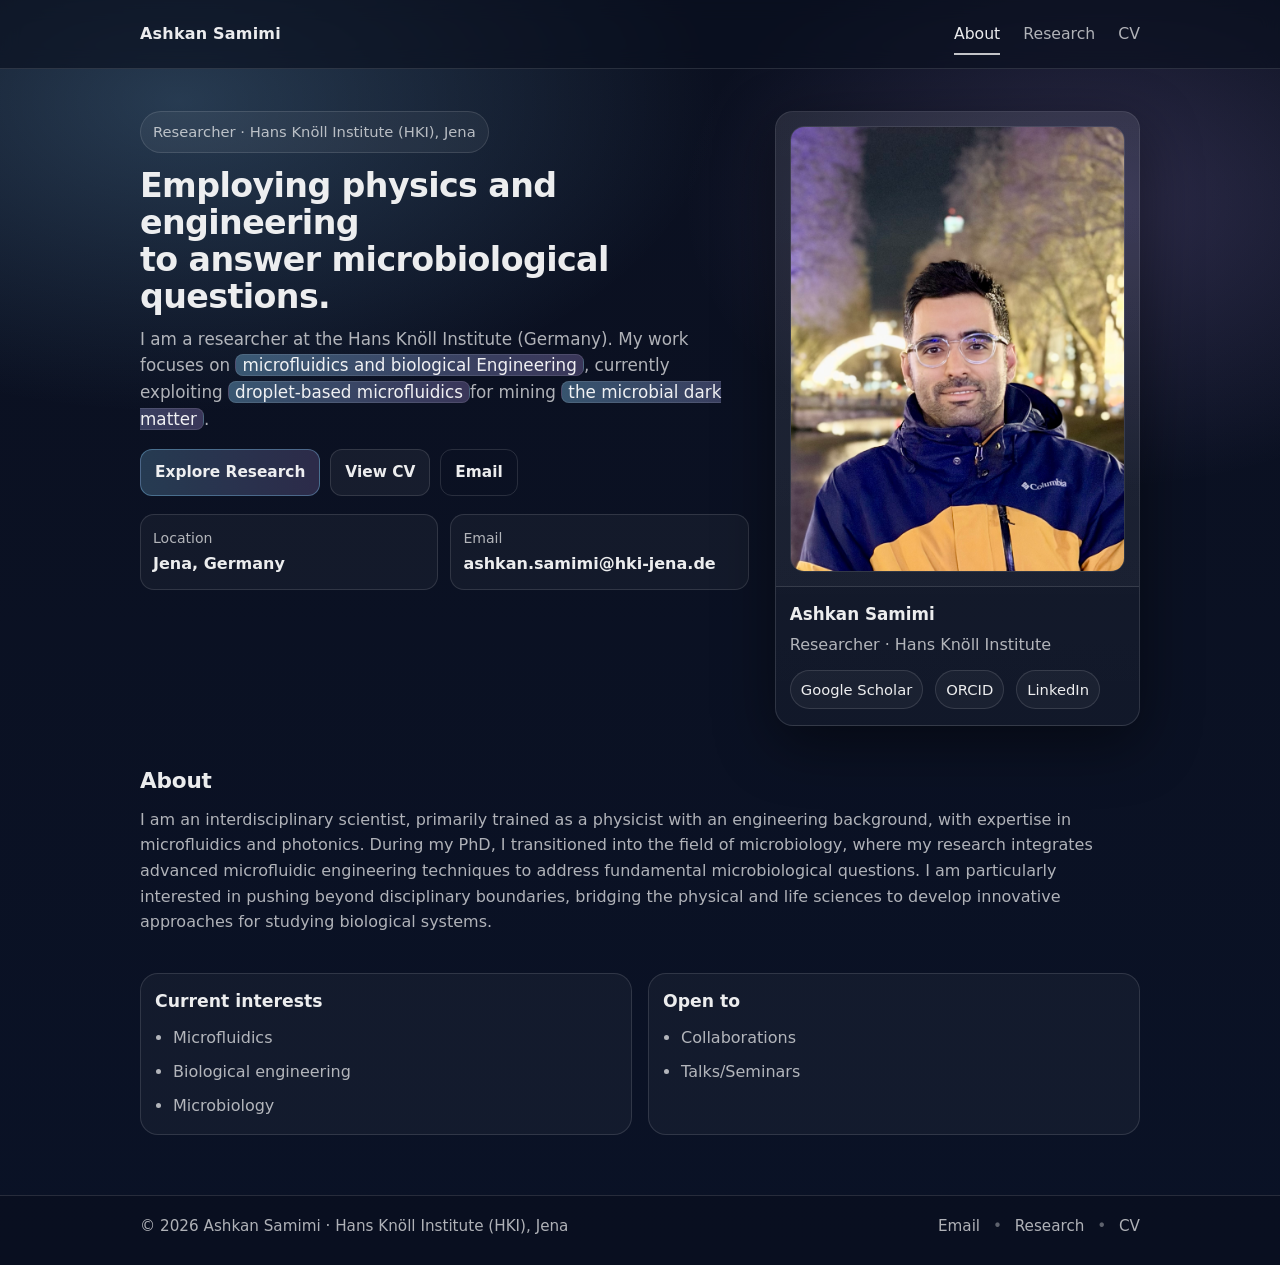
==== index.html @ 494c6d91 "Update index.html" ====
<!doctype html>
<html lang="en">
<head>
  <meta charset="utf-8" />
  <meta name="viewport" content="width=device-width, initial-scale=1" />
  <title>Ashkan Samimi</title>
  <meta name="description" content="Ashkan Samimi — researcher at Hans Knöll Institute (HKI), Jena." />

  <link rel="stylesheet" href="assets/styles.css" />
  <link rel="icon" href="assets/favicon.png" />
</head>

<body>
  <!-- Background image layer -->
<div
  class="bg-image"
  style="
    --bg-url: url('../assets/s19.tif');
    --bg-blur: 0px;
    --bg-opacity: 0.35;
  "
></div>
  <header class="site-header">
    <div class="container nav">
      <a class="brand" href="index.html">Ashkan Samimi</a>

      <nav class="nav-links" aria-label="Primary">
        <a class="active" href="index.html">About</a>
        <a href="research.html">Research</a>
        <a href="cv.html">CV</a>
      </nav>
    </div>
  </header>

  <main class="container">
    <section class="hero">
      <div class="hero-text">
        <div class="badge">Researcher · Hans Knöll Institute (HKI), Jena</div>

        <h1>
          Employing physics and engineering<br />
          to answer microbiological questions.
        </h1>

        <p class="lead">
          I am a researcher at the Hans Knöll Institute (Germany). My work focuses on
          <span class="accent">microfluidics and biological Engineering</span>, currently exploiting
          <span class="accent">droplet-based microfluidics</span>for mining 
          <span class="accent">the microbial dark matter</span>.
        </p>

        <div class="cta-row">
          <a class="btn primary" href="research.html">Explore Research</a>
          <a class="btn" href="cv.html">View CV</a>
          <a class="btn ghost" href="mailto:ashkan.samimi@hki-jena.de">Email</a>
        </div>

        <div class="meta">
          <div class="meta-item">
            <div class="meta-k">Location</div>
            <div class="meta-v">Jena, Germany</div>
          </div>
          <div class="meta-item">
            <div class="meta-k">Email</div>
            <div class="meta-v">
              <a href="mailto:ashkan.samimi@hki-jena.de">ashkan.samimi@hki-jena.de</a>
            </div>
          </div>
        </div>
      </div>

      <aside class="hero-card" aria-label="Profile photo">
        <div class="photo-wrap">
          <img src="IMG_0174.png" alt="Portrait of Ashkan Samimi" />
        </div>

        <div class="card-body">
          <div class="card-name">Ashkan Samimi</div>
          <div class="card-role">Researcher · Hans Knöll Institute</div>

          <div class="card-links">
            <!-- Replace # with your real links if you have them -->
            <a href="https://scholar.google.com/citations?user=MOuCEE4AAAAJ&hl=en" aria-label="Google Scholar">Google Scholar</a>
            <a href="https://orcid.org/0000-0002-9014-7465" aria-label="ORCID">ORCID</a>
            <a href="https://www.linkedin.com/in/ashkan-samimi-232302105/" aria-label="LinkedIn">LinkedIn</a>
          </div>
        </div>
      </aside>
    </section>

    <section class="section">
      <h2>About</h2>
      <p>
       I am an interdisciplinary scientist, primarily trained as a physicist with an engineering background, with expertise in microfluidics and photonics. During my PhD, I transitioned into the field of microbiology, where my research integrates advanced microfluidic engineering techniques to address fundamental microbiological questions. I am particularly interested in pushing beyond disciplinary boundaries, bridging the physical and life sciences to develop innovative approaches for studying biological systems.
      </p>
    </section>

    <section class="section grid2">
      <div class="panel">
        <h3>Current interests</h3>
        <ul>
          <li>Microfluidics</li>
          <li>Biological engineering</li>
          <li>Microbiology</li>
        </ul>
      </div>

      <div class="panel">
        <h3>Open to</h3>
        <ul>
          <li>Collaborations</li>
          <li>Talks/Seminars</li>
      
        </ul>
      </div>
    </section>
  </main>

  <footer class="site-footer">
    <div class="container footer-inner">
      <div class="fineprint">
        © <span id="y"></span> Ashkan Samimi · Hans Knöll Institute (HKI), Jena
      </div>
      <div class="fineprint">
        <a href="mailto:ashkan.samimi@hki-jena.de">Email</a>
        <span class="dot">•</span>
        <a href="research.html">Research</a>
        <span class="dot">•</span>
        <a href="cv.html">CV</a>
      </div>
    </div>
  </footer>

  <script>
    document.getElementById("y").textContent = new Date().getFullYear();
  </script>
</body>
</html>
---- assets/styles.css ----
:root{
  --bg: #0b1020;
  --bg2:#0a1226;
  --card: rgba(255,255,255,0.06);
  --card2: rgba(255,255,255,0.09);
  --text: rgba(255,255,255,0.92);
  --muted: rgba(255,255,255,0.68);
  --line: rgba(255,255,255,0.12);
  --accent: #8bd3ff;
  --accent2:#c7a6ff;
  --shadow: 0 18px 60px rgba(0,0,0,0.45);
  --max: 1040px;
}

*{ box-sizing:border-box; }
html,body{ margin:0; padding:0; }
body{
  color: var(--text);
  font-family: ui-sans-serif, system-ui, -apple-system, Segoe UI, Roboto, Helvetica, Arial;
  line-height: 1.6;
  background:
    radial-gradient(900px 520px at 14% 8%, rgba(139,211,255,0.22), transparent 60%),
    radial-gradient(760px 520px at 86% 16%, rgba(199,166,255,0.18), transparent 55%),
    linear-gradient(180deg, var(--bg), var(--bg2));
  min-height: 100vh;
}

a{ color: inherit; text-decoration: none; }
a:hover{ text-decoration: underline; }

.container{
  max-width: var(--max);
  margin: 0 auto;
  padding: 0 20px;
}

/* Header */
.site-header{
  position: sticky;
  top: 0;
  z-index: 10;
  background: rgba(10,16,32,0.65);
  backdrop-filter: blur(10px);
  border-bottom: 1px solid var(--line);
}
.nav{
  display:flex;
  align-items:center;
  justify-content:space-between;
  min-height: 68px;
}
.brand{
  font-weight: 650;
  letter-spacing: 0.2px;
}
.nav-links a{
  color: var(--muted);
  margin-left: 18px;
  padding: 10px 0;
  border-bottom: 2px solid transparent;
  font-size: 0.98rem;
}
.nav-links a:hover{ color: var(--text); }
.nav-links a.active{
  color: var(--text);
  border-bottom-color: rgba(255,255,255,0.75);
}

/* Hero */
.hero{
  display:grid;
  grid-template-columns: 1.25fr 0.75fr;
  gap: 26px;
  padding: 42px 0 20px;
  align-items:start;
}
.badge{
  display:inline-flex;
  align-items:center;
  gap: 10px;
  padding: 8px 12px;
  border: 1px solid var(--line);
  background: rgba(255,255,255,0.05);
  border-radius: 999px;
  color: var(--muted);
  font-size: 0.92rem;
  width: fit-content;
}
h1{
  margin: 14px 0 10px;
  font-size: clamp(2.05rem, 2.6vw, 2.75rem);
  line-height: 1.12;
  letter-spacing: -0.6px;
}
.lead{
  margin: 0 0 16px;
  font-size: 1.05rem;
  color: var(--muted);
}
.accent{
  color: var(--text);
  background: linear-gradient(90deg, rgba(139,211,255,0.35), rgba(199,166,255,0.25));
  padding: 0 6px;
  border-radius: 8px;
  border: 1px solid rgba(255,255,255,0.10);
}

/* Buttons */
.cta-row{ display:flex; flex-wrap:wrap; gap: 10px; margin: 14px 0 18px; }
.btn{
  display:inline-flex;
  align-items:center;
  justify-content:center;
  padding: 10px 14px;
  border-radius: 12px;
  border: 1px solid var(--line);
  background: rgba(255,255,255,0.05);
  color: var(--text);
  font-weight: 600;
  font-size: 0.96rem;
  text-decoration:none;
}
.btn:hover{
  text-decoration:none;
  border-color: rgba(255,255,255,0.22);
  background: rgba(255,255,255,0.08);
}
.btn.primary{
  border: 1px solid rgba(139,211,255,0.35);
  background: linear-gradient(90deg, rgba(139,211,255,0.22), rgba(199,166,255,0.18));
}
.btn.ghost{
  background: transparent;
}

/* Meta */
.meta{
  display:grid;
  grid-template-columns: 1fr 1fr;
  gap: 12px;
  margin-top: 10px;
}
.meta-item{
  border: 1px solid var(--line);
  background: rgba(255,255,255,0.04);
  border-radius: 14px;
  padding: 12px 12px;
}
.meta-k{ color: var(--muted); font-size: 0.88rem; margin-bottom: 2px; }
.meta-v{ font-weight: 600; }
.meta-v a{ color: var(--text); }

/* Card */
.hero-card{
  border: 1px solid var(--line);
  border-radius: 18px;
  background: linear-gradient(180deg, rgba(255,255,255,0.06), rgba(255,255,255,0.03));
  box-shadow: var(--shadow);
  overflow: hidden;
}
.photo-wrap{
  padding: 14px;
  border-bottom: 1px solid var(--line);
  background: rgba(255,255,255,0.03);
}
.photo-wrap img{
  width: 100%;
  height: auto;
  border-radius: 14px;
  display:block;
  border: 1px solid rgba(255,255,255,0.10);
}
.card-body{ padding: 14px 14px 16px; }
.card-name{ font-weight: 750; font-size: 1.05rem; }
.card-role{ color: var(--muted); margin-top: 4px; }
.card-links{
  display:flex;
  gap: 12px;
  margin-top: 12px;
  flex-wrap: wrap;
}
.card-links a{
  color: var(--text);
  padding: 7px 10px;
  border-radius: 999px;
  border: 1px solid var(--line);
  background: rgba(255,255,255,0.04);
  font-size: 0.92rem;
}
.card-links a:hover{
  text-decoration:none;
  background: rgba(255,255,255,0.08);
}

/* Sections */
.section{
  padding: 18px 0 8px;
}
.section h2{
  margin: 0 0 8px;
  font-size: 1.35rem;
  letter-spacing: -0.2px;
}
.section h3{
  margin: 0 0 10px;
  font-size: 1.08rem;
}
.section p{ margin: 0 0 12px; color: var(--muted); }

.grid2{
  display:grid;
  grid-template-columns: 1fr 1fr;
  gap: 16px;
  padding-bottom: 34px;
}
.panel{
  border: 1px solid var(--line);
  background: rgba(255,255,255,0.04);
  border-radius: 18px;
  padding: 14px 14px 8px;
}
.panel ul{
  margin: 0;
  padding-left: 18px;
  color: var(--muted);
}
.panel li{ margin: 0 0 8px; }

/* Footer */
.site-footer{
  border-top: 1px solid var(--line);
  margin-top: 26px;
  padding: 18px 0 26px;
  background: rgba(0,0,0,0.15);
}
.footer-inner{
  display:flex;
  align-items:center;
  justify-content:space-between;
  gap: 12px;
  flex-wrap: wrap;
}
.fineprint{ color: var(--muted); font-size: 0.95rem; }
.dot{ margin: 0 8px; color: rgba(255,255,255,0.35); }

@media (max-width: 860px){
  .hero{ grid-template-columns: 1fr; }
  .meta{ grid-template-columns: 1fr; }
  .grid2{ grid-template-columns: 1fr; }
}
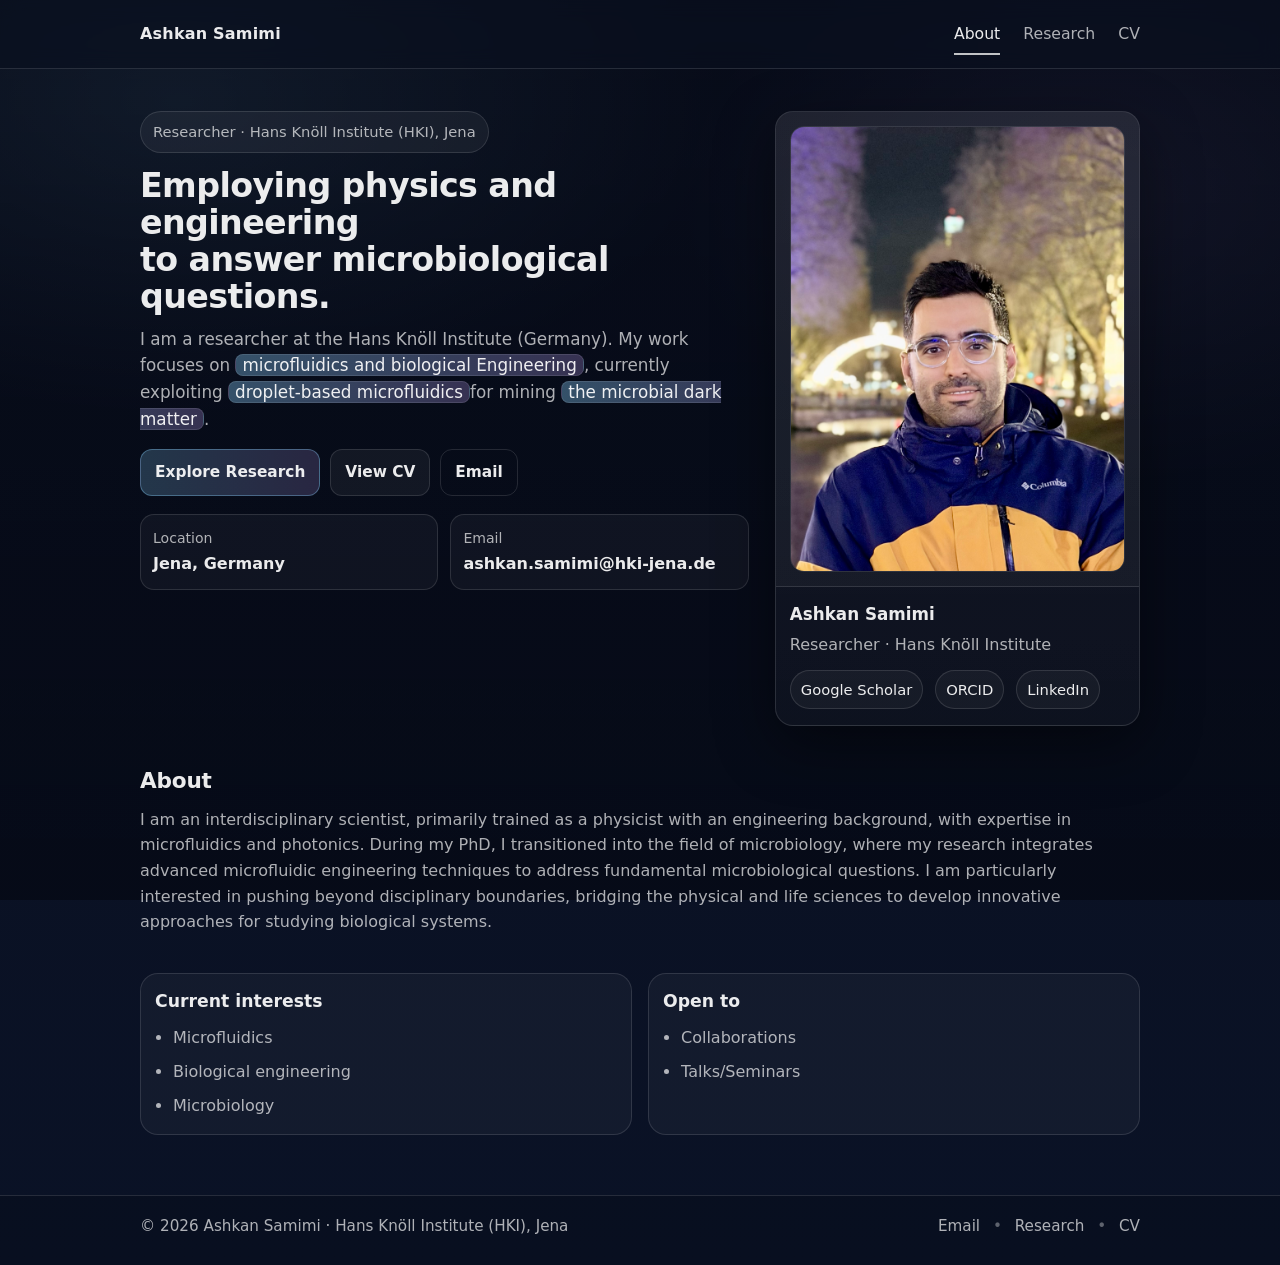
==== commit 0f425109: "Update index.html" ====
--- a/index.html
+++ b/index.html
@@ -17,7 +17,7 @@
   style="
     --bg-url: url('../assets/s19.tif');
     --bg-blur: 0px;
-    --bg-opacity: 0.35;
+    --bg-opacity: 0.2;
   "
 ></div>
   <header class="site-header">
--- a/assets/styles.css
+++ b/assets/styles.css
@@ -24,6 +24,34 @@
     linear-gradient(180deg, var(--bg), var(--bg2));
   min-height: 100vh;
 }
+body::before{
+  content:"";
+  position: fixed;
+  inset:0;
+  background: linear-gradient(
+    180deg,
+    rgba(6,10,22,0.65),
+    rgba(6,10,22,0.85)
+  );
+  z-index:-1;
+}
+/* Background image layer */
+.bg-image{
+  position: fixed;
+  inset: 0;
+  z-index: -1;
+
+  background-image: var(--bg-url);
+  background-size: cover;
+  background-position: center;
+  background-repeat: no-repeat;
+
+  filter: blur(var(--bg-blur));
+  opacity: var(--bg-opacity);
+
+  transform: scale(1.08); /* prevents edge clipping from blur */
+  pointer-events: none;
+}
 
 a{ color: inherit; text-decoration: none; }
 a:hover{ text-decoration: underline; }
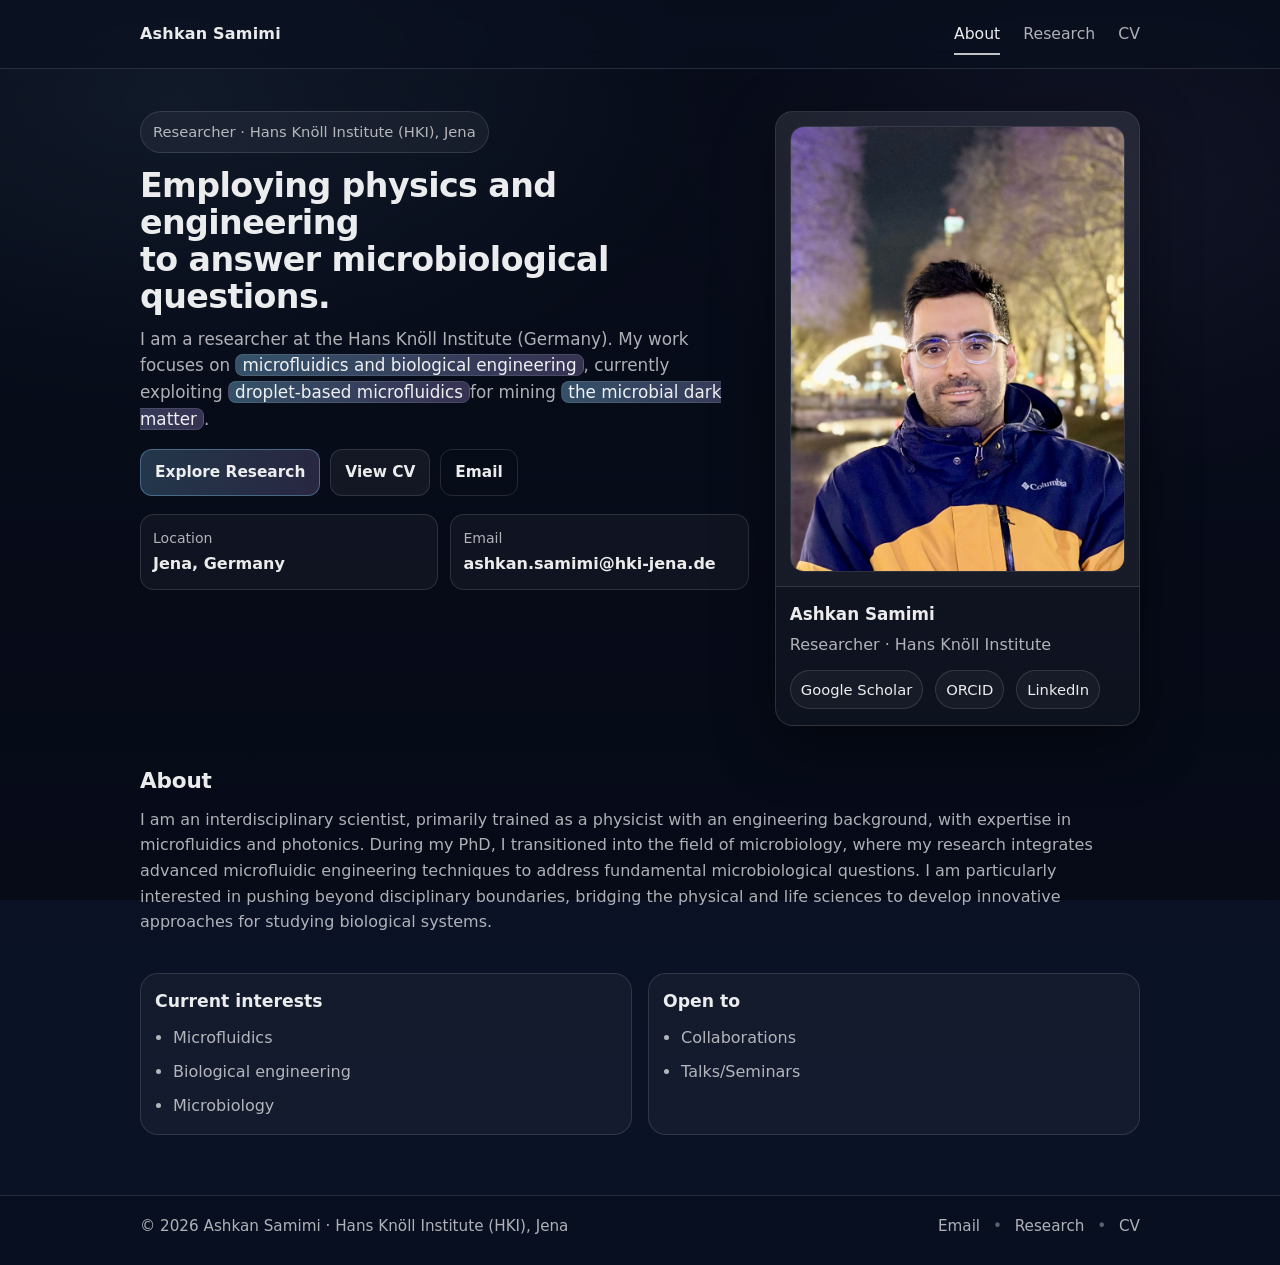
==== commit f411a49e: "Update index.html" ====
--- a/index.html
+++ b/index.html
@@ -44,7 +44,7 @@
 
         <p class="lead">
           I am a researcher at the Hans Knöll Institute (Germany). My work focuses on
-          <span class="accent">microfluidics and biological Engineering</span>, currently exploiting
+          <span class="accent">microfluidics and biological engineering</span>, currently exploiting
           <span class="accent">droplet-based microfluidics</span>for mining 
           <span class="accent">the microbial dark matter</span>.
         </p>
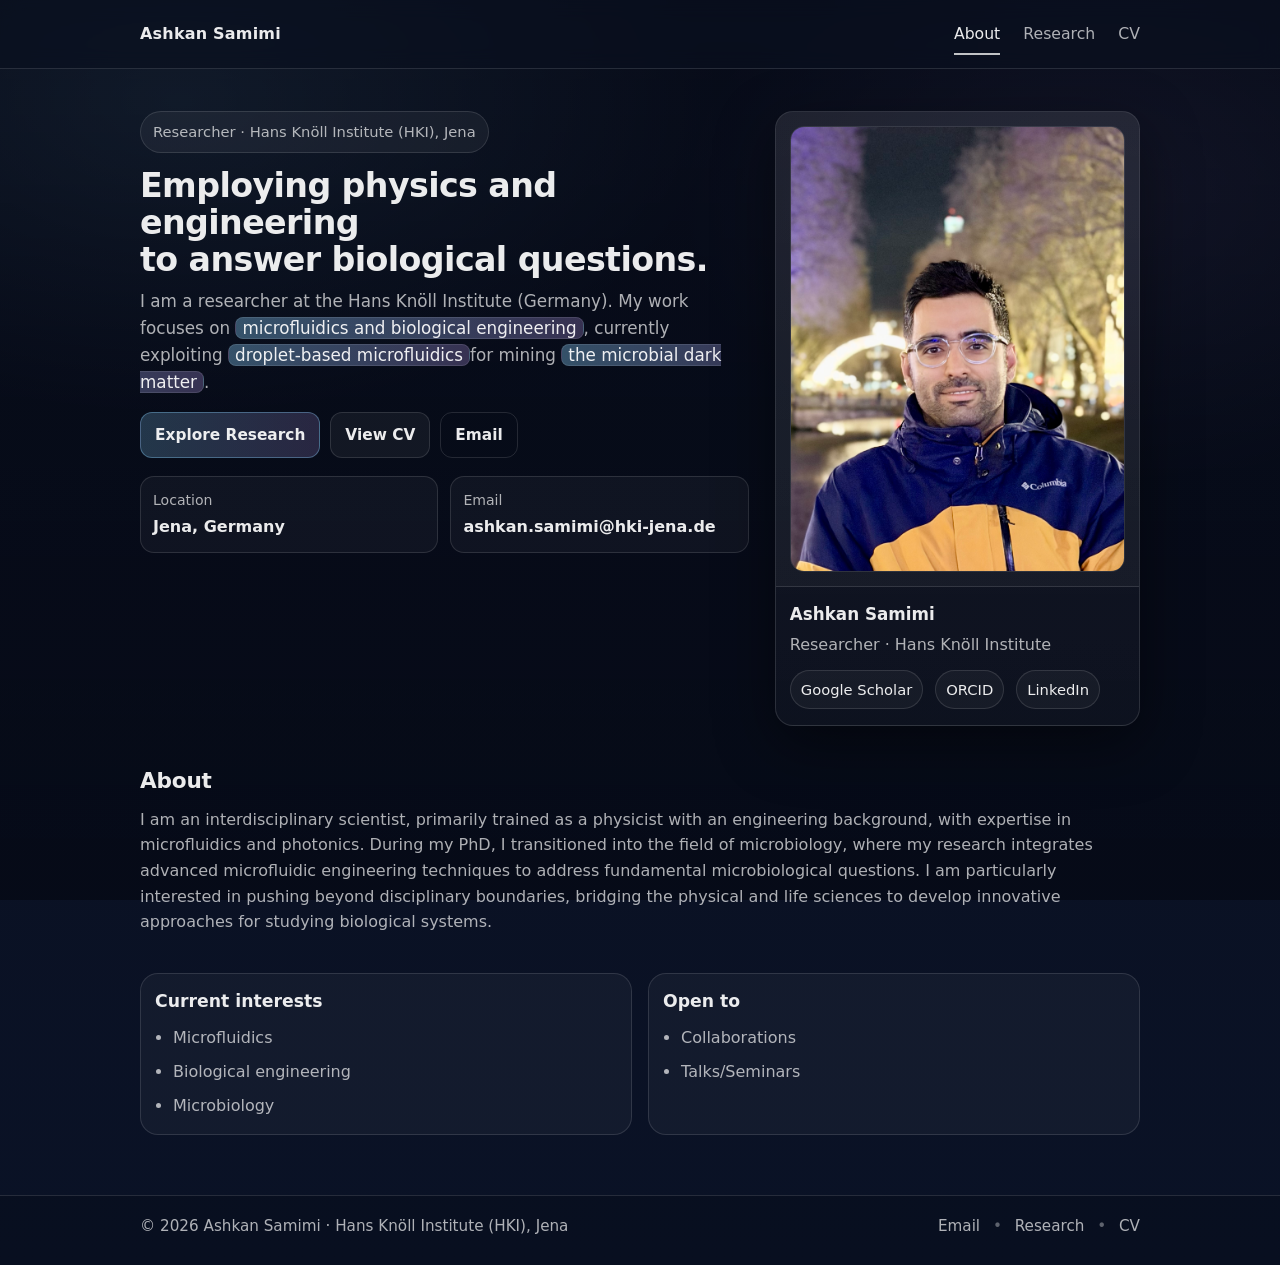
==== commit d8a286de: "Update index.html" ====
--- a/index.html
+++ b/index.html
@@ -39,7 +39,7 @@
 
         <h1>
           Employing physics and engineering<br />
-          to answer microbiological questions.
+          to answer biological questions.
         </h1>
 
         <p class="lead">
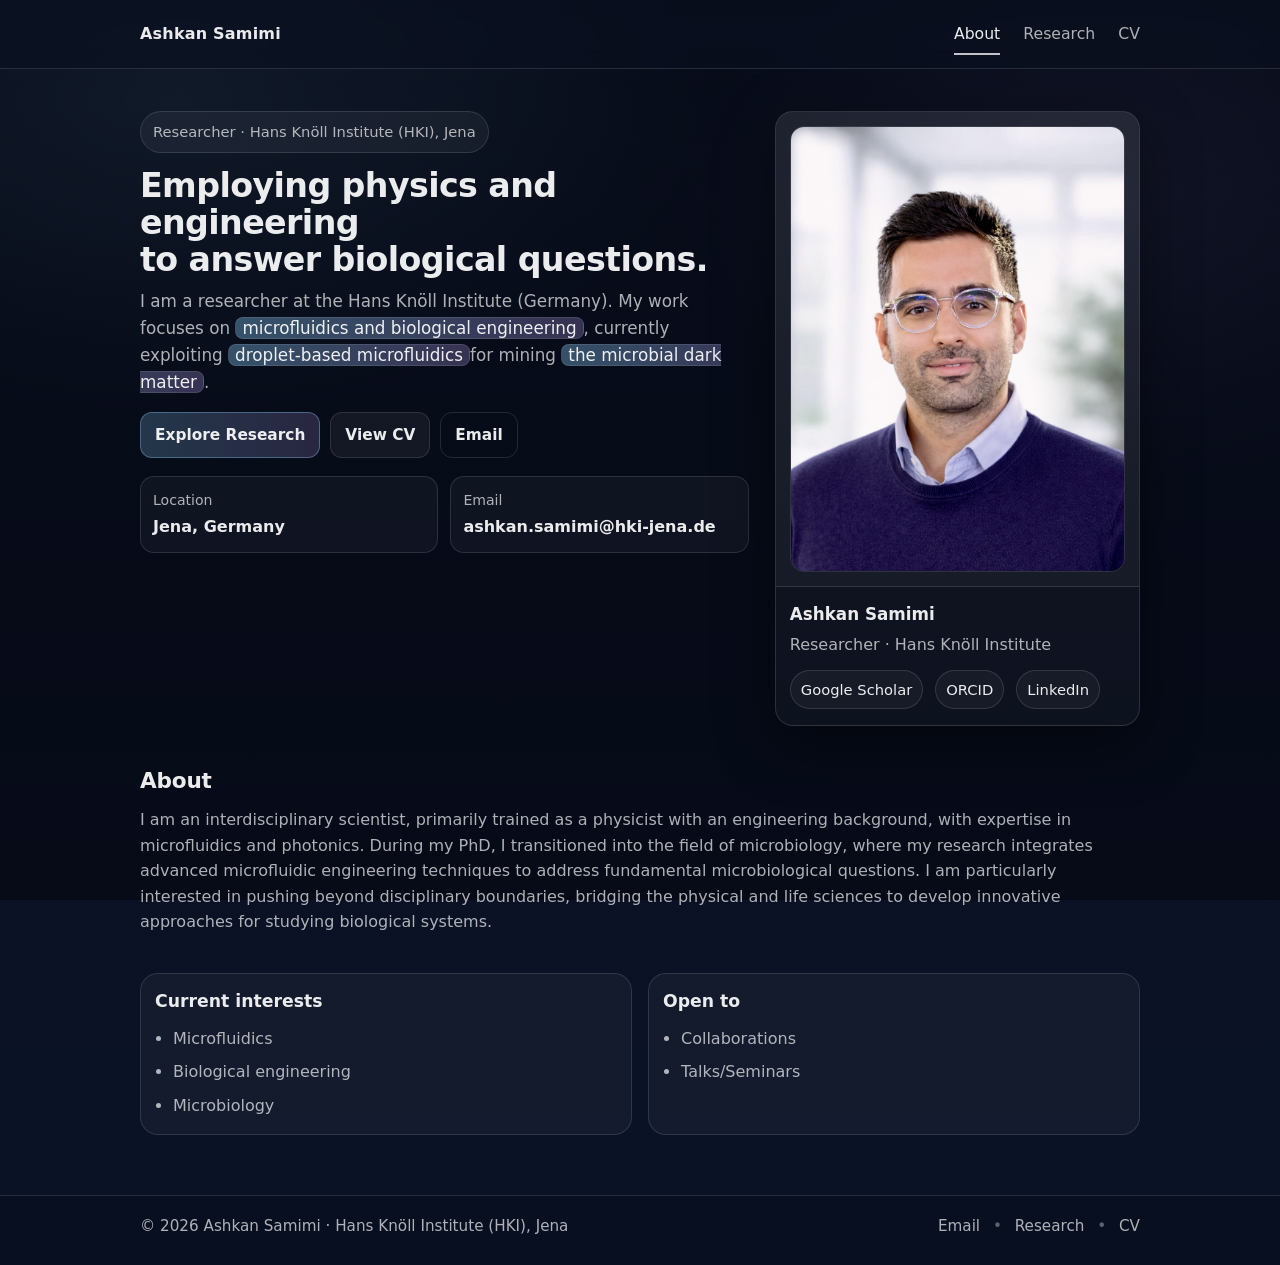
==== commit 45f933c7: "Update index.html" ====
--- a/index.html
+++ b/index.html
@@ -71,7 +71,7 @@
 
       <aside class="hero-card" aria-label="Profile photo">
         <div class="photo-wrap">
-          <img src="IMG_0174.png" alt="Portrait of Ashkan Samimi" />
+          <img src="IMG_0174 2.png" alt="Portrait of Ashkan Samimi" />
         </div>
 
         <div class="card-body">
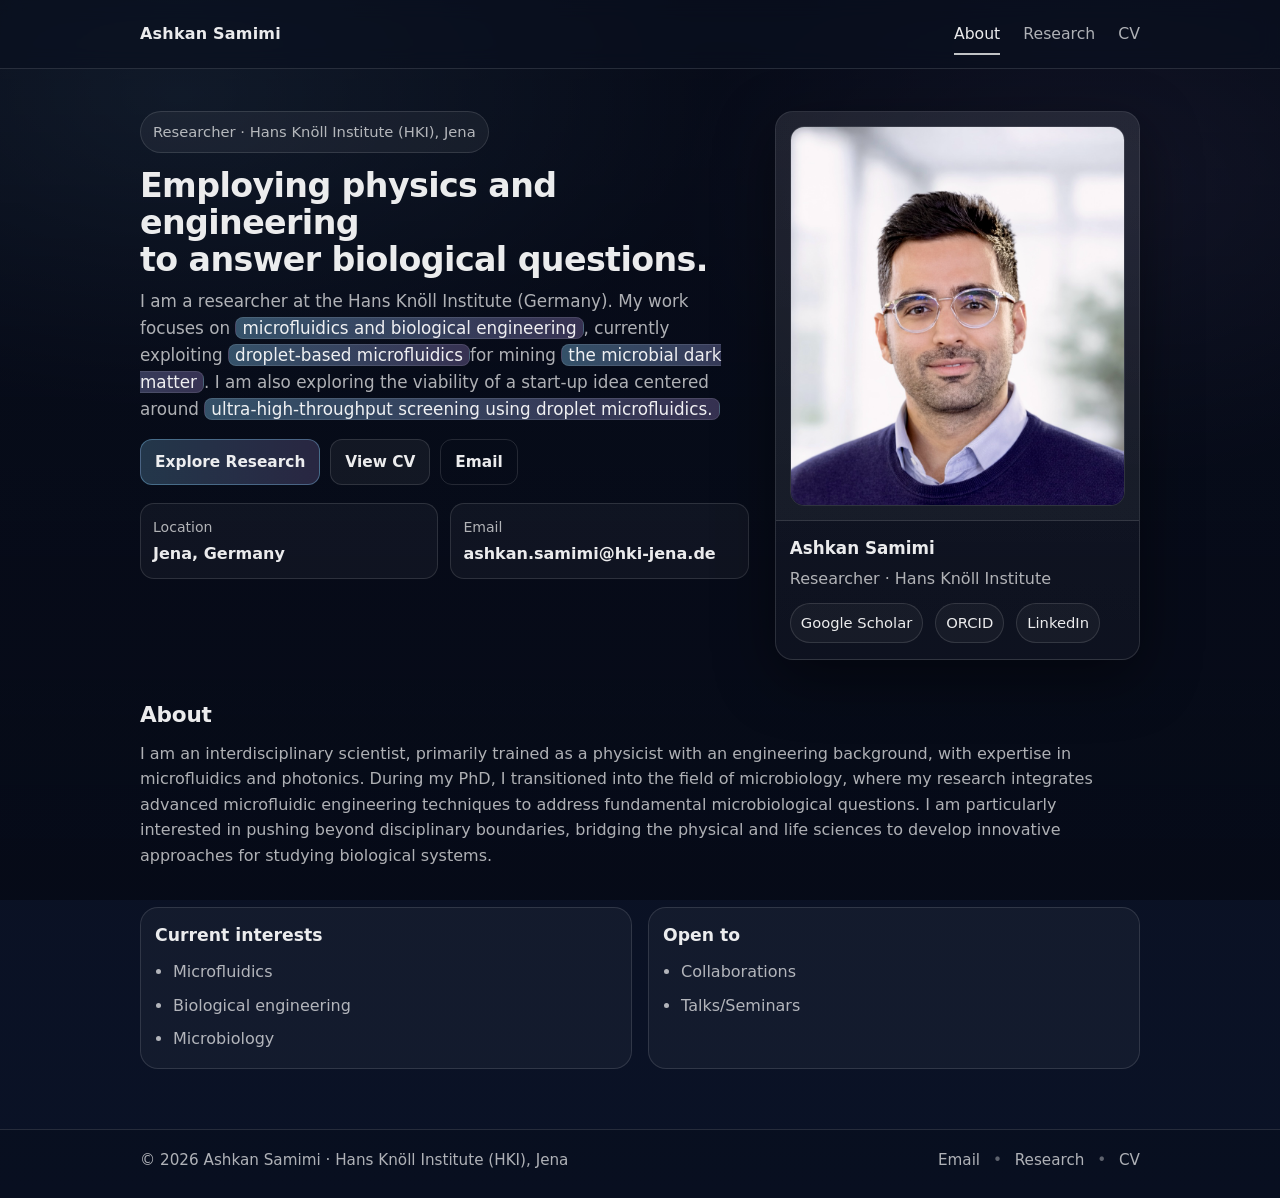
==== commit f9da892a: "Update index.html" ====
--- a/index.html
+++ b/index.html
@@ -46,7 +46,10 @@
           I am a researcher at the Hans Knöll Institute (Germany). My work focuses on
           <span class="accent">microfluidics and biological engineering</span>, currently exploiting
           <span class="accent">droplet-based microfluidics</span>for mining 
-          <span class="accent">the microbial dark matter</span>.
+          <span class="accent">the microbial dark matter</span>. 
+          I am also exploring the viability of a start-up idea centered around</span>
+          <span class="accent">ultra-high-throughput screening using droplet microfluidics.
+          
         </p>
 
         <div class="cta-row">
--- a/assets/styles.css
+++ b/assets/styles.css
@@ -193,11 +193,14 @@
 }
 .photo-wrap img{
   width: 100%;
-  height: auto;
+  height: 380px;           /* controls visible height */
+  object-fit: cover;       /* enables cropping */
+  object-position: center top; /* crops from the bottom */
   border-radius: 14px;
-  display:block;
+  display: block;
   border: 1px solid rgba(255,255,255,0.10);
 }
+
 .card-body{ padding: 14px 14px 16px; }
 .card-name{ font-weight: 750; font-size: 1.05rem; }
 .card-role{ color: var(--muted); margin-top: 4px; }
@@ -276,3 +279,20 @@
   .meta{ grid-template-columns: 1fr; }
   .grid2{ grid-template-columns: 1fr; }
 }
+/* Full-screen CV viewer */
+body.cv-page{
+  height: 100vh;
+  overflow: hidden; /* prevent double scrollbars */
+}
+
+.cv-viewer{
+  height: calc(100vh - 68px); /* subtract header height */
+  width: 100%;
+}
+
+.cv-iframe{
+  width: 100%;
+  height: 100%;
+  border: 0;
+  display: block;
+}
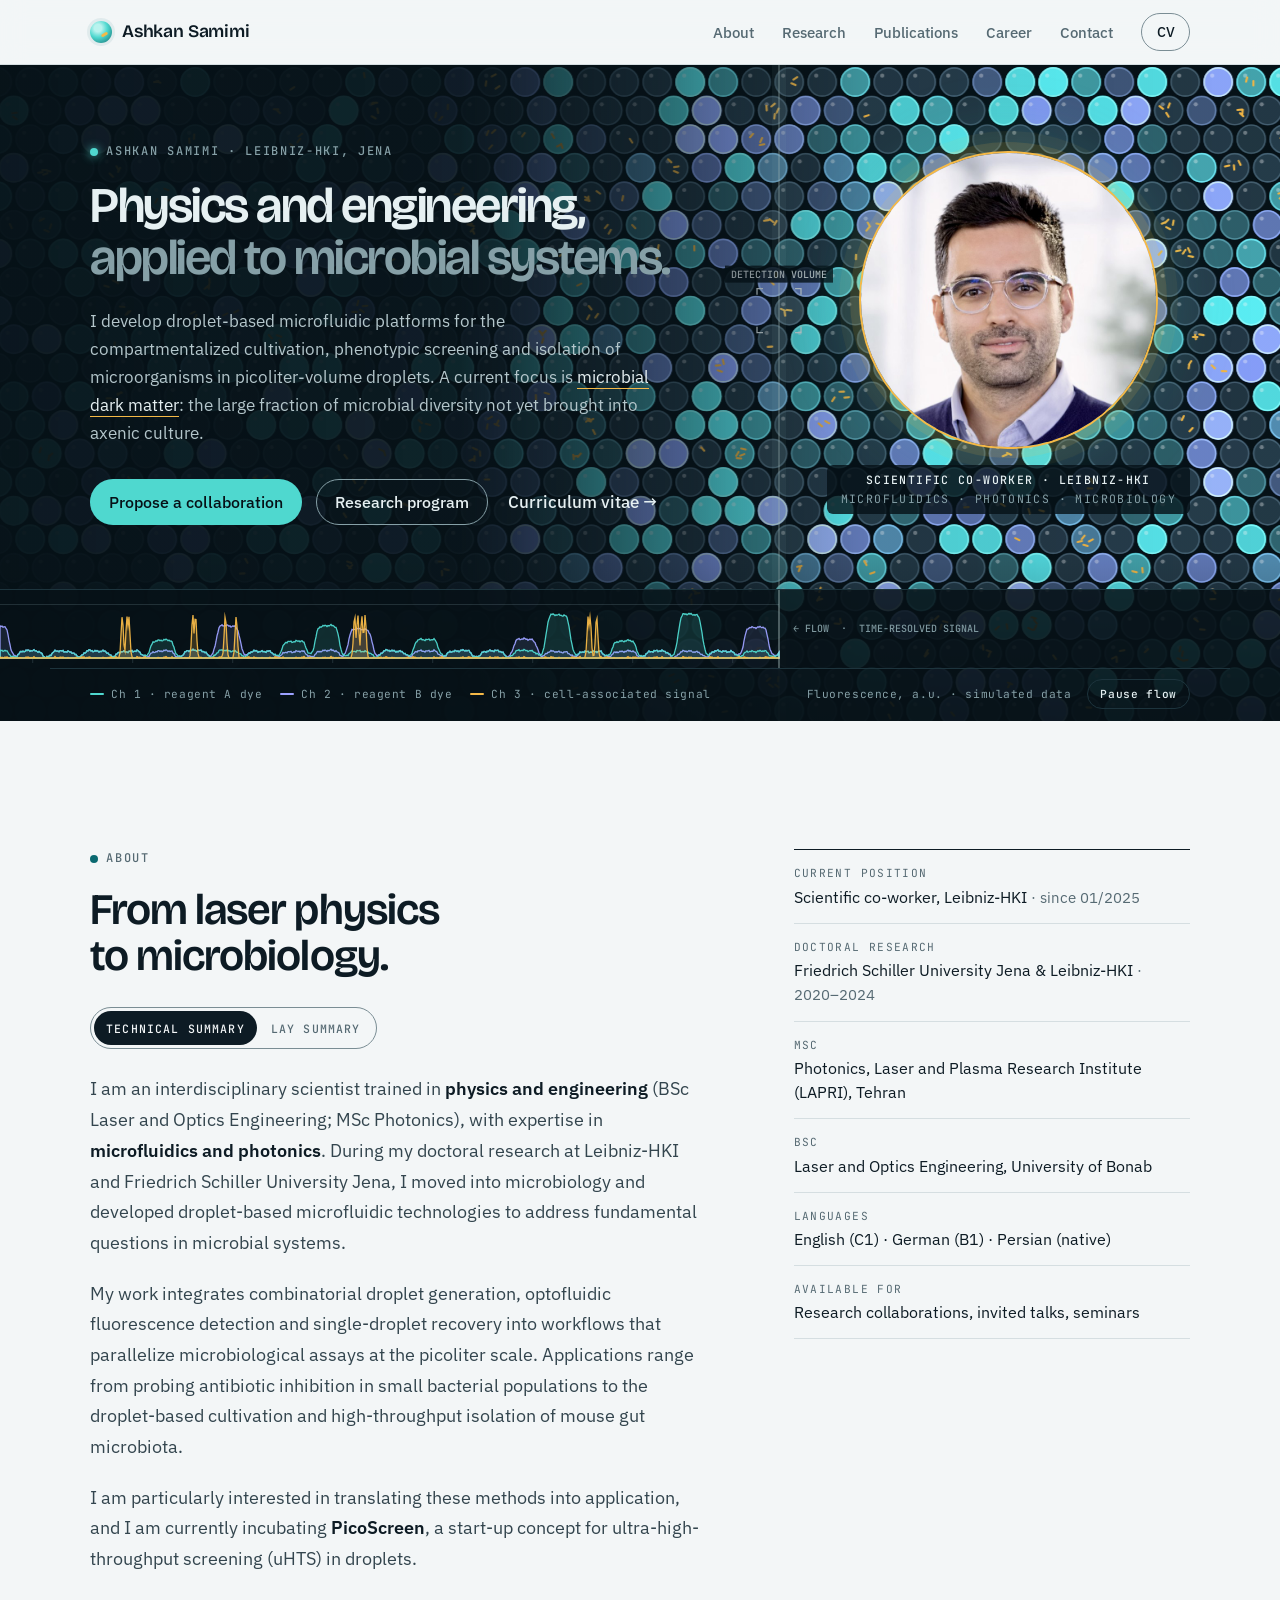
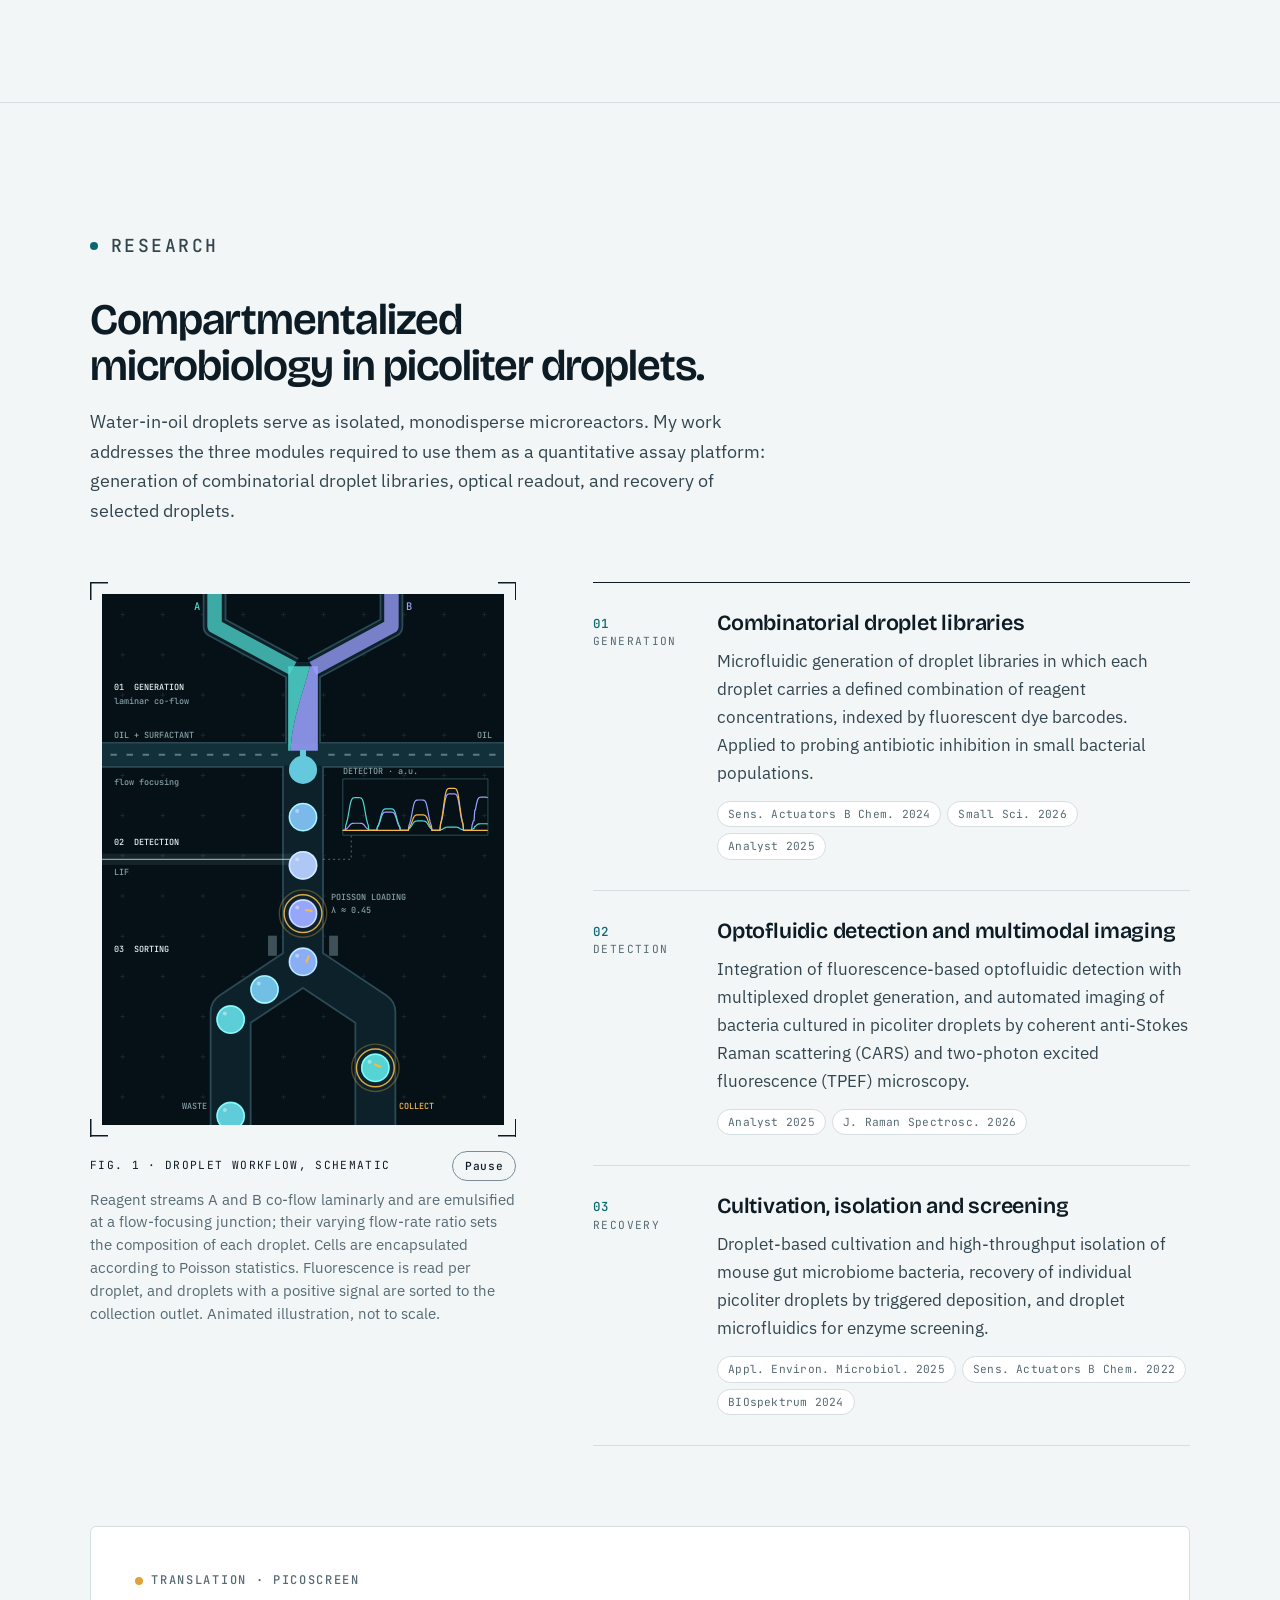
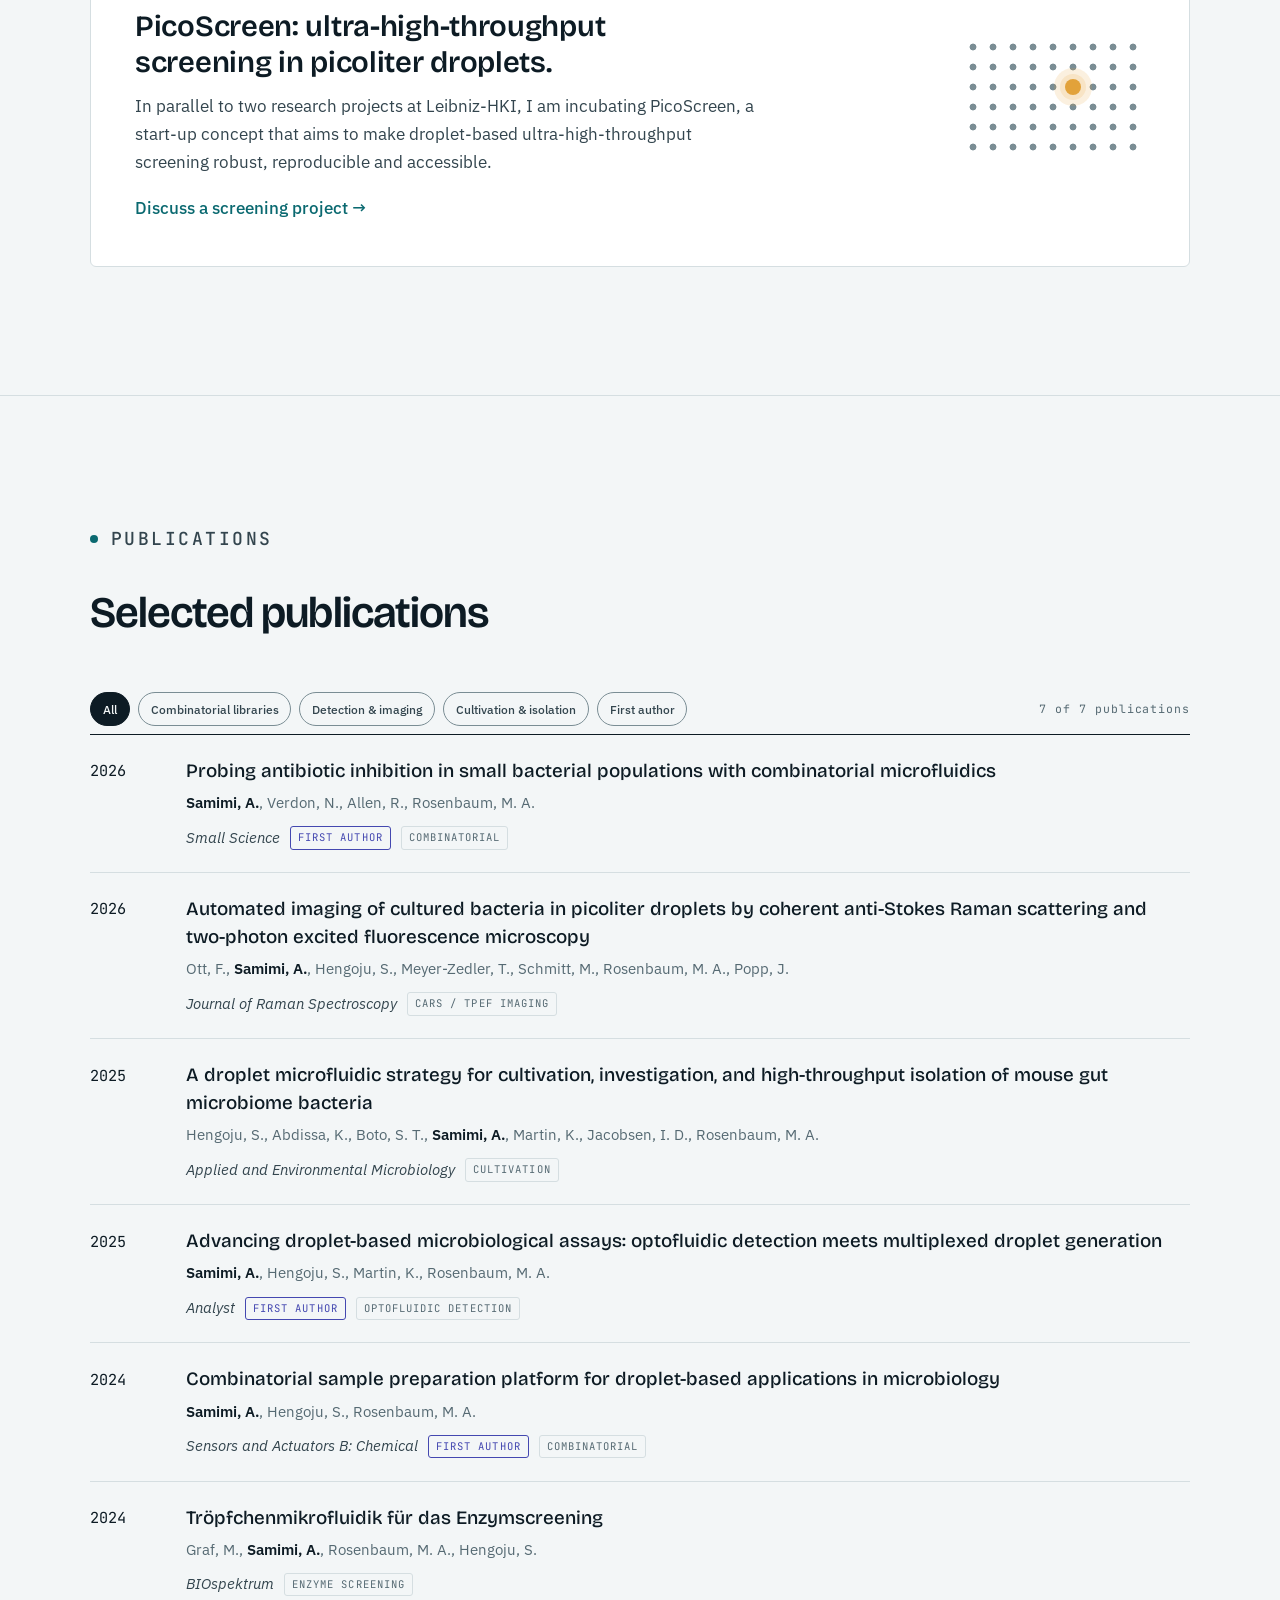
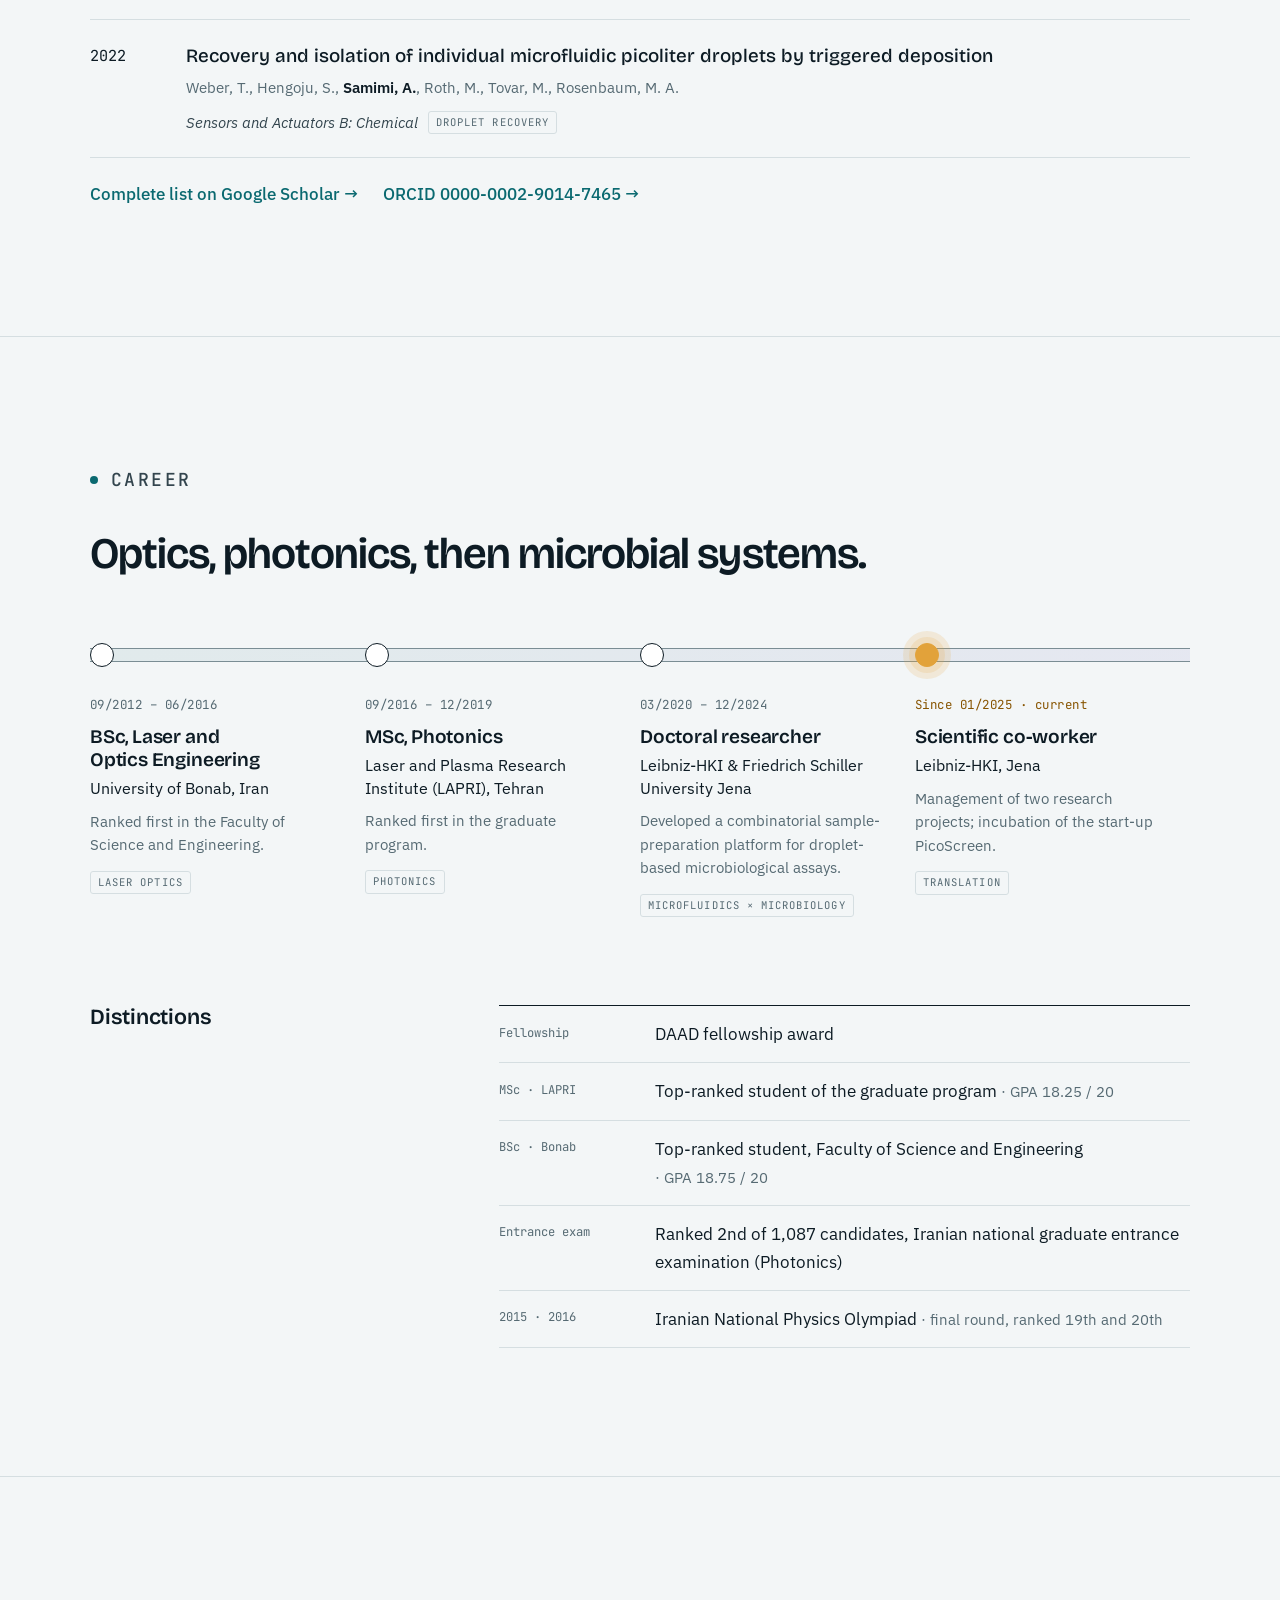
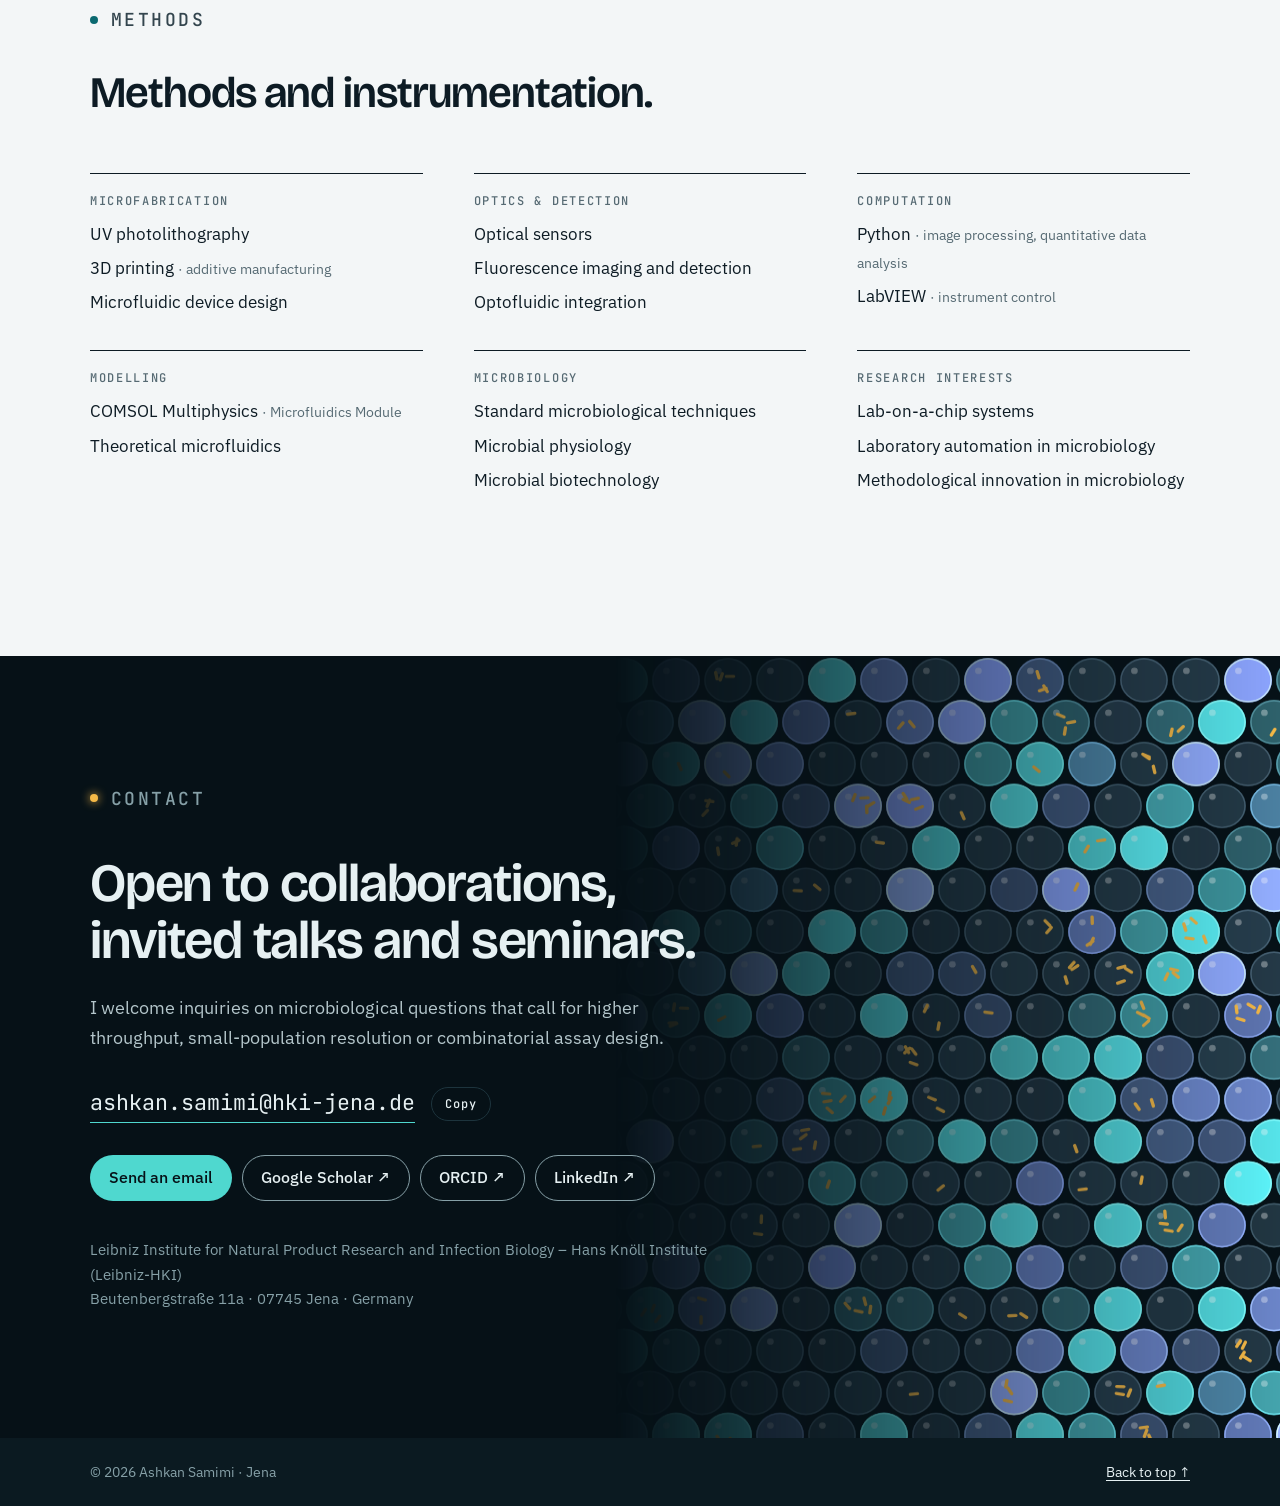
==== commit 1a4f59c8: "Add files via upload" ====
--- a/index.html
+++ b/index.html
@@ -1,141 +1,1252 @@
 <!doctype html>
 <html lang="en">
 <head>
-  <meta charset="utf-8" />
-  <meta name="viewport" content="width=device-width, initial-scale=1" />
-  <title>Ashkan Samimi</title>
-  <meta name="description" content="Ashkan Samimi — researcher at Hans Knöll Institute (HKI), Jena." />
-
-  <link rel="stylesheet" href="assets/styles.css" />
-  <link rel="icon" href="assets/favicon.png" />
+<meta charset="utf-8">
+<meta name="viewport" content="width=device-width, initial-scale=1, viewport-fit=cover">
+<title>Ashkan Samimi</title>
+<meta name="description" content="Ashkan Samimi, physicist and engineer at Leibniz-HKI, Jena. Droplet-based microfluidic platforms for the compartmentalized cultivation, screening and isolation of microorganisms.">
+<link rel="canonical" href="https://ashkansamimi.github.io/">
+<meta property="og:type" content="profile">
+<meta property="og:title" content="Ashkan Samimi · Droplet microfluidics for microbiology">
+<meta property="og:description" content="Physics and engineering, applied to microbial systems. Droplet microfluidics and optofluidic detection at Leibniz-HKI, Jena.">
+<meta property="og:url" content="https://ashkansamimi.github.io/">
+<meta property="og:image" content="https://ashkansamimi.github.io/assets/og-image.jpg">
+<meta name="twitter:card" content="summary_large_image">
+<meta name="theme-color" content="#061117">
+<link rel="icon" type="image/svg+xml" href="assets/favicon.svg">
+<link rel="preconnect" href="https://fonts.googleapis.com">
+<link rel="preconnect" href="https://fonts.gstatic.com" crossorigin>
+<link rel="stylesheet" href="https://fonts.googleapis.com/css2?family=Bricolage+Grotesque:opsz,wght@12..96,500..700&family=IBM+Plex+Sans:ital,wght@0,400;0,500;0,600;1,400&family=JetBrains+Mono:wght@400;500&display=swap">
+
+<!-- Structured data: links this page to your Scholar / ORCID / LinkedIn profiles for search engines -->
+<script type="application/ld+json">
+{
+  "@context": "https://schema.org",
+  "@type": "Person",
+  "name": "Ashkan Samimi",
+  "url": "https://ashkansamimi.github.io/",
+  "image": "https://ashkansamimi.github.io/assets/portrait.jpg",
+  "jobTitle": "Scientific co-worker",
+  "worksFor": { "@type": "ResearchOrganization", "name": "Leibniz Institute for Natural Product Research and Infection Biology – Hans Knöll Institute (Leibniz-HKI)" },
+  "alumniOf": [
+    { "@type": "CollegeOrUniversity", "name": "Friedrich Schiller University Jena" },
+    { "@type": "ResearchOrganization", "name": "Laser and Plasma Research Institute (LAPRI)" },
+    { "@type": "CollegeOrUniversity", "name": "University of Bonab" }
+  ],
+  "knowsAbout": ["Droplet microfluidics", "Optofluidics", "Photonics", "Microbiology", "Ultra-high-throughput screening"],
+  "sameAs": [
+    "https://scholar.google.com/citations?user=MOuCEE4AAAAJ&hl=en",
+    "https://orcid.org/0000-0002-9014-7465",
+    "https://www.linkedin.com/in/ashkan-samimi-232302105/"
+  ]
+}
+</script>
+
+<style>
+/* ==========================================================================
+   DESIGN PLAN
+   Layout: a cool "bench paper" page framed by two dark instrument bands
+   (hero + contact). All droplet imagery is generated: a motion-graphic
+   emulsion in the hero, an animated workflow schematic as Fig. 1.
+   Colour logic follows fluorescence channels: cyan = reagent A dye,
+   violet = reagent B dye, amber = cell signal / the "hit". Amber is the
+   only warm colour and is reserved for what matters.
+   ========================================================================== */
+:root{
+  /* Page (light) */
+  --paper:#F3F6F7;      /* cool lab paper */
+  --surface:#FFFFFF;
+  --ink:#0D1B24;        /* 16.1:1 on paper */
+  --body:#33454E;       /* 9.2:1 */
+  --muted:#566A73;      /* 5.2:1 */
+  --rule:#D5DEE1;       /* hairlines, decorative */
+  --field:#7A8D94;      /* control borders, 3.2:1 */
+  --teal:#0A6970;       /* links + primary action, 5.9:1 */
+  --on-teal:#FFFFFF;    /* 6.4:1 */
+  --iris:#4448B0;       /* secondary accent text, 6.9:1 */
+  --amber:#E2A23A;      /* the hit: fills only */
+  --amber-text:#875400; /* amber as text, 5.9:1 */
+  --tint-teal:rgb(10 105 112 / .08);
+  --tint-iris:rgb(68 72 176 / .08);
+  --tint-amber:rgb(226 162 58 / .16);
+  --header-bg:rgb(243 246 247 / .86);
+
+  /* Instrument bands (dark in both themes, by design) */
+  --night-rgb:6 17 23;
+  --night:#061117;
+  --night-2:#0B1A21;
+  --night-rule:#1D343D;
+  --on-night:#E6F0F2;        /* 16.5:1 */
+  --on-night-body:#B4C6CB;   /* 10.8:1 */
+  --on-night-muted:#86A0A7;  /* 6.9:1 */
+  --sig-cyan:#4FD8CF;        /* reagent A / channel 1 */
+  --sig-iris:#9CA1FF;        /* reagent B / channel 2 */
+  --sig-amber:#F5B947;       /* cells / hit / channel 3 */
+
+  /* Type */
+  --f-display:"Bricolage Grotesque", "Avenir Next", "Segoe UI", system-ui, sans-serif;
+  --f-body:"IBM Plex Sans", "Helvetica Neue", "Segoe UI", system-ui, sans-serif;
+  --f-mono:"JetBrains Mono", ui-monospace, "SFMono-Regular", Menlo, Consolas, monospace;
+
+  --max:1180px;
+  --gutter:clamp(16px, 4vw, 40px);
+  --radius:6px;
+}
+@media (prefers-color-scheme: dark){
+  :root:not([data-theme="light"]){
+    --paper:#0A161D; --surface:#10222B; --ink:#E7F0F2; --body:#BCCED3; --muted:#8AA2A9;
+    --rule:#1E3540; --field:#57737D; --teal:#56D2C8; --on-teal:#061117; --iris:#A3A7FF;
+    --amber:#F2B84B; --amber-text:#F2B84B;
+    --tint-teal:rgb(86 210 200 / .08); --tint-iris:rgb(163 167 255 / .08); --tint-amber:rgb(242 184 75 / .14);
+    --header-bg:rgb(10 22 29 / .86);
+    --night:#040C10; --night-rgb:4 12 16;
+    color-scheme:dark;
+  }
+}
+:root[data-theme="dark"]{
+  --paper:#0A161D; --surface:#10222B; --ink:#E7F0F2; --body:#BCCED3; --muted:#8AA2A9;
+  --rule:#1E3540; --field:#57737D; --teal:#56D2C8; --on-teal:#061117; --iris:#A3A7FF;
+  --amber:#F2B84B; --amber-text:#F2B84B;
+  --tint-teal:rgb(86 210 200 / .08); --tint-iris:rgb(163 167 255 / .08); --tint-amber:rgb(242 184 75 / .14);
+  --header-bg:rgb(10 22 29 / .86);
+  --night:#040C10; --night-rgb:4 12 16;
+  color-scheme:dark;
+}
+
+/* ---------- Base ---------- */
+*,*::before,*::after{ box-sizing:border-box; }
+[hidden]{ display:none !important; }
+html{ scroll-behavior:smooth; scroll-padding-top:84px; -webkit-text-size-adjust:100%; }
+@media (prefers-reduced-motion: reduce){ html{ scroll-behavior:auto; } }
+body{
+  margin:0; background:var(--paper); color:var(--body);
+  font-family:var(--f-body); font-size:1.0625rem; line-height:1.65;
+  -webkit-font-smoothing:antialiased; text-rendering:optimizeLegibility; overflow-x:hidden;
+}
+img{ max-width:100%; display:block; }
+a{ color:var(--teal); text-underline-offset:.18em; text-decoration-thickness:1px; }
+a:hover{ text-decoration-thickness:2px; }
+:focus-visible{ outline:2px solid var(--teal); outline-offset:3px; border-radius:3px; }
+h1,h2,h3{ font-family:var(--f-display); color:var(--ink); font-weight:600; text-wrap:balance; margin:0; }
+h2{ font-size:clamp(1.9rem, 3.4vw, 2.85rem); line-height:1.06; letter-spacing:-.022em; font-variation-settings:"opsz" 72; }
+h3{ font-size:1.35rem; line-height:1.2; letter-spacing:-.01em; font-variation-settings:"opsz" 24; }
+p{ margin:0; }
+abbr{ text-decoration:none; }
+.wrap{ max-width:var(--max); margin-inline:auto; padding-inline:var(--gutter); }
+.skip{ position:absolute; left:-999px; top:8px; z-index:100; background:var(--ink); color:var(--paper); padding:8px 12px; border-radius:4px; }
+.skip:focus{ left:12px; }
+
+/* Mono "instrument" labels */
+.eyebrow{
+  font-family:var(--f-mono); font-size:.75rem; font-weight:500; letter-spacing:.14em; text-transform:uppercase;
+  color:var(--muted); display:flex; align-items:center; gap:.7em; margin:0 0 18px;
+}
+.eyebrow::before{ content:""; width:8px; height:8px; border-radius:50%; background:var(--teal); flex:none; }
+.mono{ font-family:var(--f-mono); font-variant-numeric:tabular-nums; }
+
+
+/* ---------- Buttons ---------- */
+.btn{
+  display:inline-flex; align-items:center; gap:.5em; min-height:46px; padding:.7em 1.15em;
+  font:500 .975rem/1 var(--f-body); border-radius:999px; text-decoration:none; cursor:pointer;
+  border:1.5px solid transparent; transition:transform .15s ease, background-color .15s ease, border-color .15s ease;
+}
+.btn:hover{ transform:translateY(-1px); }
+.btn-primary{ background:var(--teal); color:var(--on-teal); }
+.btn-outline{ border-color:var(--field); color:var(--ink); background:transparent; }
+.btn-outline:hover{ border-color:var(--ink); }
+.link-arrow{ font-weight:500; text-decoration:none; color:var(--teal); }
+.link-arrow:hover{ text-decoration:underline; }
+.on-dark .btn-primary{ background:var(--sig-cyan); color:var(--night); }
+.on-dark .btn-outline{ border-color:var(--on-night-muted); color:var(--on-night); }
+.on-dark .btn-outline:hover{ border-color:var(--on-night); }
+.on-dark .link-arrow{ color:var(--on-night); }
+.on-dark :focus-visible{ outline-color:var(--sig-cyan); }
+@media (prefers-reduced-motion: reduce){ .btn{ transition:none; } .btn:hover{ transform:none; } }
+
+/* ---------- Header ---------- */
+.site-header{
+  position:sticky; top:env(safe-area-inset-top, 0px); z-index:50;
+  background:var(--header-bg); backdrop-filter:saturate(1.4) blur(12px); -webkit-backdrop-filter:saturate(1.4) blur(12px);
+  border-bottom:1px solid var(--rule);
+}
+.nav{ display:flex; align-items:center; justify-content:space-between; gap:16px; min-height:64px; }
+.brand{ display:flex; align-items:center; gap:10px; color:var(--ink); text-decoration:none; font-family:var(--f-display); font-weight:600; font-size:1.1rem; letter-spacing:-.01em; }
+.brand-mark{ position:relative; width:22px; height:22px; border-radius:50%; flex:none; background:radial-gradient(circle at 36% 32%, #B9F3EE 0 18%, #4FD8CF 46%, #0E6B6E 100%); box-shadow:0 0 0 3px var(--tint-teal); }
+.brand-mark::after{ content:""; position:absolute; left:11px; top:12px; width:7px; height:3px; border-radius:2px; background:var(--sig-amber); transform:rotate(-30deg); }
+.nav-links{ display:flex; align-items:center; gap:clamp(14px, 2.4vw, 28px); list-style:none; margin:0; padding:0; }
+.nav-links a{ color:var(--muted); text-decoration:none; font-size:.95rem; font-weight:500; padding:6px 0; border-bottom:1.5px solid transparent; }
+.nav-links a:hover, .nav-links a[aria-current="true"]{ color:var(--ink); border-bottom-color:var(--ink); }
+.nav-links .btn{ min-height:38px; padding:.5em 1em; font-size:.9rem; color:var(--ink); border:1.5px solid var(--field); }
+.nav-links .btn:hover{ border-color:var(--ink); }
+.menu-btn{ display:none; }
+@media (max-width: 760px){
+  .menu-btn{ display:inline-flex; align-items:center; min-height:40px; padding:0 14px; border-radius:999px; border:1.5px solid var(--field); background:transparent; color:var(--ink); font:500 .9rem var(--f-body); cursor:pointer; }
+  .nav-links{ position:absolute; left:0; right:0; top:100%; flex-direction:column; align-items:stretch; gap:0; background:var(--paper); border-bottom:1px solid var(--rule); padding:8px var(--gutter) 18px; }
+  .nav-links[data-open="false"]{ display:none; }
+  .nav-links a{ display:block; padding:14px 0; border-bottom:1px solid var(--rule); font-size:1.05rem; }
+  .nav-links a:hover, .nav-links a[aria-current="true"]{ border-bottom-color:var(--rule); }
+  .nav-links li:last-child{ padding-top:14px; }
+  .nav-links .btn{ display:flex; justify-content:center; width:100%; }
+}
+
+/* ==========================================================================
+   HERO: generated emulsion + detection line + readout
+   ========================================================================== */
+.hero{ position:relative; isolation:isolate; overflow:hidden; background:var(--night); color:var(--on-night); }
+.hero-canvas{ position:absolute; inset:0; width:100%; height:100%; z-index:-2; display:block; }
+.hero-scrim{
+  position:absolute; inset:0; z-index:-1; pointer-events:none;
+  background:
+    linear-gradient(90deg, rgb(var(--night-rgb) / .95) 0%, rgb(var(--night-rgb) / .9) 36%, rgb(var(--night-rgb) / .5) 53%, rgb(var(--night-rgb) / .1) 68%, rgb(var(--night-rgb) / .02) 100%),
+    linear-gradient(0deg, rgb(var(--night-rgb) / .55), transparent 26%);
+}
+.hero-inner{ display:grid; grid-template-columns:minmax(0, 1.2fr) minmax(0, .8fr); gap:clamp(40px, 7vw, 120px); align-items:center; padding-block:clamp(48px, 6vw, 88px) clamp(40px, 5vw, 64px); }
+.hero-text{ min-width:0; max-width:680px; }
+.hero .eyebrow{ color:var(--on-night-muted); }
+.hero .eyebrow::before{ background:var(--sig-cyan); box-shadow:0 0 10px var(--sig-cyan); }
+.hero h1{ color:var(--on-night); font-size:clamp(2.2rem, 3.9vw, 3.5rem); line-height:1.04; letter-spacing:-.03em; font-variation-settings:"opsz" 96; }
+.hero h1 .h1-sub{ display:block; color:var(--on-night-muted); }
+.hero-lead{ margin-top:24px; font-size:clamp(1.03rem, 1.35vw, 1.15rem); line-height:1.62; color:var(--on-night-body); max-width:56ch; }
+.hero-lead em{ font-style:normal; color:var(--on-night); border-bottom:1px solid var(--sig-amber); }
+.cta-row{ display:flex; flex-wrap:wrap; align-items:center; gap:12px 14px; margin-top:32px; }
+.cta-row .link-arrow{ margin-left:6px; }
+
+.hero-portrait{ margin:0; justify-self:end; display:grid; justify-items:center; gap:18px; }
+.droplet-frame{
+  width:clamp(220px, 23vw, 320px); max-width:100%; aspect-ratio:1; border-radius:50%; overflow:hidden;
+  box-shadow:0 0 0 2px var(--sig-amber), 0 0 0 11px rgb(245 185 71 / .12), 0 0 0 22px rgb(245 185 71 / .05), 0 0 70px 14px rgb(79 216 207 / .18);
+}
+.droplet-frame img{ width:100%; height:100%; max-width:none; object-fit:cover; object-position:50% 40%; }
+.hero-portrait figcaption{ background:rgb(var(--night-rgb) / .8); padding:6px 14px; border-radius:6px; text-align:center; font-family:var(--f-mono); font-size:.72rem; letter-spacing:.12em; text-transform:uppercase; color:var(--on-night-muted); line-height:1.6; }
+.hero-portrait figcaption b{ color:var(--on-night); font-weight:500; }
+
+.trace-strip{ position:relative; border-top:1px solid var(--night-rule); background:rgb(var(--night-rgb) / .86); }
+.trace-canvas{ display:block; width:100%; height:78px; }
+.trace-meta{ display:flex; flex-wrap:wrap; align-items:center; justify-content:space-between; gap:8px 24px; padding-block:10px 12px; border-top:1px solid var(--night-rule); font-family:var(--f-mono); font-size:.7rem; letter-spacing:.05em; color:var(--on-night-muted); }
+.legend{ display:flex; flex-wrap:wrap; gap:6px 18px; list-style:none; margin:0; padding:0; }
+.legend li{ display:flex; align-items:center; gap:7px; }
+.legend i{ width:14px; height:2px; border-radius:2px; display:inline-block; }
+.trace-note{ display:flex; align-items:center; gap:16px; flex-wrap:wrap; }
+.flow-btn{ font:500 .7rem var(--f-mono); letter-spacing:.06em; color:var(--on-night); background:transparent; border:1px solid var(--night-rule); border-radius:999px; padding:6px 12px; cursor:pointer; min-height:30px; }
+.flow-btn:hover{ border-color:var(--on-night-muted); }
+
+@media (max-width: 900px){
+  .hero-inner{ grid-template-columns:minmax(0,1fr); gap:28px; padding-block:36px 40px; padding-right:max(var(--gutter), 52px); }
+  .hero-portrait{ order:-1; justify-self:start; grid-template-columns:auto minmax(0,1fr); align-items:center; justify-items:start; gap:18px; }
+  .droplet-frame{ width:112px; box-shadow:0 0 0 2px var(--sig-amber), 0 0 0 8px rgb(245 185 71 / .12), 0 0 40px 6px rgb(79 216 207 / .18); }
+  .hero-portrait figcaption{ text-align:left; }
+  .cap-fields{ display:none; }
+  .hero-scrim{ background:linear-gradient(90deg, rgb(var(--night-rgb) / .9), rgb(var(--night-rgb) / .78) 80%, rgb(var(--night-rgb) / .55)); }
+  .trace-canvas{ height:64px; }
+}
+
+/* ==========================================================================
+   SECTIONS
+   ========================================================================== */
+.section{ padding-block:clamp(72px, 10vw, 128px); }
+.section + .section{ border-top:1px solid var(--rule); }
+.section-head{ display:grid; gap:18px; margin-bottom:clamp(36px, 5vw, 56px); max-width:780px; }
+.section-head p{ font-size:1.125rem; color:var(--body); max-width:62ch; }
+
+/* ---------- About ---------- */
+.about-grid{ display:grid; grid-template-columns:minmax(0, 1.55fr) minmax(0, 1fr); gap:clamp(40px, 7vw, 104px); align-items:start; }
+.about-grid > *{ min-width:0; }
+.about-grid h2{ max-width:16ch; }
+.seg{ display:inline-flex; flex-wrap:wrap; gap:2px; padding:3px; border:1px solid var(--field); border-radius:999px; margin:28px 0 24px; }
+.seg button{ font:500 .72rem var(--f-mono); letter-spacing:.1em; text-transform:uppercase; color:var(--muted); background:transparent; border:0; border-radius:999px; padding:.65em 1.05em; cursor:pointer; min-height:34px; }
+.seg button[aria-pressed="true"]{ background:var(--ink); color:var(--paper); }
+.reader{ display:grid; gap:1.1em; font-size:1.13rem; line-height:1.7; max-width:64ch; }
+.reader strong{ color:var(--ink); font-weight:600; }
+.facts{ margin:0; display:grid; border-top:1px solid var(--ink); }
+.facts div{ display:grid; gap:2px; padding:14px 0; border-bottom:1px solid var(--rule); }
+.facts dt{ font-family:var(--f-mono); font-size:.7rem; letter-spacing:.12em; text-transform:uppercase; color:var(--muted); }
+.facts dd{ margin:0; color:var(--ink); font-size:1rem; line-height:1.5; }
+.facts dd small{ color:var(--muted); font-size:.92rem; }
+
+/* ---------- Research ---------- */
+.research-grid{ display:grid; grid-template-columns:minmax(0, 5fr) minmax(0, 7fr); gap:clamp(36px, 6vw, 88px); align-items:start; }
+.research-grid > *{ min-width:0; }
+.fig{ margin:0; position:sticky; top:88px; }
+.bracket{
+  --c:var(--ink); --l:18px; --w:1.5px; padding:12px;
+  background:
+    linear-gradient(var(--c) 0 0) top left / var(--l) var(--w) no-repeat,
+    linear-gradient(var(--c) 0 0) top left / var(--w) var(--l) no-repeat,
+    linear-gradient(var(--c) 0 0) top right / var(--l) var(--w) no-repeat,
+    linear-gradient(var(--c) 0 0) top right / var(--w) var(--l) no-repeat,
+    linear-gradient(var(--c) 0 0) bottom left / var(--l) var(--w) no-repeat,
+    linear-gradient(var(--c) 0 0) bottom left / var(--w) var(--l) no-repeat,
+    linear-gradient(var(--c) 0 0) bottom right / var(--l) var(--w) no-repeat,
+    linear-gradient(var(--c) 0 0) bottom right / var(--w) var(--l) no-repeat;
+}
+.fig-stage{ position:relative; background:var(--night); border-radius:2px; }
+.fig-canvas{ display:block; width:100%; max-width:100%; aspect-ratio:100 / 132; }
+.fig figcaption{ margin-top:14px; font-size:.92rem; line-height:1.55; color:var(--muted); display:grid; gap:8px; }
+.fig figcaption .mono{ font-size:.7rem; letter-spacing:.12em; text-transform:uppercase; color:var(--ink); display:flex; justify-content:space-between; align-items:center; gap:12px; flex-wrap:wrap; }
+.fig .flow-btn{ color:var(--ink); border-color:var(--field); }
+.fig .flow-btn:hover{ border-color:var(--ink); }
+
+.workflow{ list-style:none; margin:0; padding:0; display:grid; border-top:1px solid var(--ink); }
+.workflow > li{ display:grid; grid-template-columns:6.5rem minmax(0,1fr); gap:8px 20px; padding:28px 0 30px; border-bottom:1px solid var(--rule); }
+.step{ font-family:var(--f-mono); font-size:.7rem; letter-spacing:.12em; text-transform:uppercase; color:var(--muted); padding-top:.35em; line-height:1.5; }
+.step b{ display:block; font-weight:500; color:var(--teal); font-size:.78rem; }
+.workflow h3{ margin-bottom:10px; }
+.papers{ margin-top:14px; display:flex; flex-wrap:wrap; gap:6px; list-style:none; padding:0; }
+.papers li{ font-family:var(--f-mono); font-size:.7rem; letter-spacing:.02em; color:var(--muted); border:1px solid var(--rule); border-radius:999px; padding:3px 10px; background:var(--surface); }
+
+.venture{ margin-top:clamp(48px, 7vw, 80px); display:grid; grid-template-columns:minmax(0, 1fr) auto; gap:28px 48px; align-items:center; border:1px solid var(--rule); background:var(--surface); border-radius:var(--radius); padding:clamp(24px, 4vw, 44px); }
+.venture > div{ min-width:0; }
+.venture h3{ font-size:clamp(1.4rem, 2.3vw, 1.9rem); max-width:26ch; margin-bottom:12px; }
+.venture p{ max-width:62ch; }
+.venture .eyebrow::before{ background:var(--amber); }
+.venture-actions{ margin-top:18px; display:flex; flex-wrap:wrap; gap:10px 16px; align-items:center; }
+/* Dot field with one hit: the screening idea in one picture */
+.hitfield{ position:relative; width:184px; height:120px; flex:none; background-image:radial-gradient(circle, var(--field) 0 3.2px, transparent 3.7px); background-size:20px 20px; background-position:2px 0; }
+.hitfield::after{ content:""; position:absolute; left:104px; top:42px; width:16px; height:16px; border-radius:50%; background:var(--amber); box-shadow:0 0 0 5px var(--tint-amber), 0 0 0 11px var(--tint-amber); animation:echo 3.2s ease-in-out infinite; }
+@keyframes echo{ 50%{ box-shadow:0 0 0 7px var(--tint-amber), 0 0 0 15px var(--tint-amber); } }
+@media (prefers-reduced-motion: reduce){ .hitfield::after{ animation:none; } }
+
+/* ---------- Publications ---------- */
+.pub-tools{ display:flex; flex-wrap:wrap; align-items:center; justify-content:space-between; gap:14px; margin-bottom:8px; }
+.chips{ display:flex; flex-wrap:wrap; gap:8px; }
+.chip{ font:500 .78rem var(--f-body); color:var(--body); background:transparent; border:1px solid var(--field); border-radius:999px; padding:.45em .95em; cursor:pointer; min-height:34px; }
+.chip:hover{ border-color:var(--ink); color:var(--ink); }
+.chip[aria-pressed="true"]{ background:var(--ink); color:var(--paper); border-color:var(--ink); }
+.count{ font-family:var(--f-mono); font-size:.72rem; letter-spacing:.08em; color:var(--muted); }
+.pubs{ list-style:none; margin:0; padding:0; border-top:1px solid var(--ink); }
+.pubs li{ display:grid; grid-template-columns:4.5rem minmax(0,1fr); gap:6px 24px; padding:22px 0; border-bottom:1px solid var(--rule); }
+.pub-year{ font-family:var(--f-mono); font-size:.95rem; color:var(--ink); padding-top:.1em; }
+.pub-title{ font-family:var(--f-display); font-variation-settings:"opsz" 24; font-weight:500; font-size:1.18rem; line-height:1.3; color:var(--ink); text-decoration:none; }
+.pub-title:hover{ text-decoration:underline; color:var(--teal); }
+.pub-authors{ margin-top:6px; font-size:.94rem; color:var(--muted); }
+.pub-authors b{ color:var(--ink); font-weight:600; }
+.pub-meta{ margin-top:10px; display:flex; flex-wrap:wrap; gap:6px 10px; align-items:center; font-size:.92rem; }
+.pub-meta cite{ font-style:italic; color:var(--body); }
+.tag{ font-family:var(--f-mono); font-size:.66rem; letter-spacing:.1em; text-transform:uppercase; color:var(--muted); border:1px solid var(--rule); border-radius:3px; padding:2px 7px; }
+.tag.first{ color:var(--iris); border-color:currentColor; }
+.pub-more{ margin-top:22px; display:flex; flex-wrap:wrap; gap:10px 24px; }
+
+/* ---------- Career (timeline drawn as a microchannel) ---------- */
+.timeline{ list-style:none; margin:0; padding:0; display:grid; grid-template-columns:repeat(4, minmax(0,1fr)); position:relative; }
+.timeline::before{ content:""; position:absolute; left:0; right:0; top:15px; height:14px; border-top:1px solid var(--field); border-bottom:1px solid var(--field); background:linear-gradient(90deg, var(--tint-teal), var(--tint-iris)); }
+.timeline li{ position:relative; padding:56px 28px 0 0; min-width:0; }
+.drop{ position:absolute; top:10px; left:0; width:24px; height:24px; border-radius:50%; background:var(--surface); border:1.5px solid var(--ink); }
+.timeline li.now .drop{ background:var(--amber); border-color:var(--amber); box-shadow:0 0 0 6px var(--tint-amber), 0 0 0 12px var(--tint-amber); }
+.when{ font-family:var(--f-mono); font-size:.78rem; letter-spacing:.04em; color:var(--muted); font-variant-numeric:tabular-nums; }
+.now .when{ color:var(--amber-text); }
+.timeline h3{ font-size:1.2rem; margin:8px 0 6px; }
+.where{ color:var(--ink); font-size:.98rem; line-height:1.45; }
+.what{ margin-top:10px; font-size:.95rem; color:var(--muted); line-height:1.55; }
+.field-tag{ display:inline-block; margin-top:14px; }
+.awards{ margin-top:clamp(56px, 7vw, 88px); display:grid; grid-template-columns:minmax(0, 1fr) minmax(0, 2fr); gap:24px 64px; }
+.awards > *{ min-width:0; }
+.awards ul{ list-style:none; margin:0; padding:0; border-top:1px solid var(--ink); }
+.awards li{ display:grid; grid-template-columns:8.5rem minmax(0,1fr); gap:4px 20px; padding:14px 0; border-bottom:1px solid var(--rule); color:var(--ink); }
+.awards li span:first-child{ font-family:var(--f-mono); font-size:.76rem; color:var(--muted); padding-top:.2em; font-variant-numeric:tabular-nums; }
+.awards li small{ color:var(--muted); font-size:.92rem; white-space:nowrap; }
+
+/* ---------- Methods ---------- */
+.kit{ display:grid; grid-template-columns:repeat(3, minmax(0,1fr)); gap:0 clamp(24px, 4vw, 56px); }
+.kit > div{ border-top:1px solid var(--ink); padding:20px 0 34px; min-width:0; }
+.kit h3{ font-family:var(--f-mono); font-size:.75rem; font-weight:500; letter-spacing:.14em; text-transform:uppercase; color:var(--muted); margin-bottom:12px; }
+.kit ul{ list-style:none; margin:0; padding:0; display:grid; gap:6px; color:var(--ink); }
+.kit li small{ color:var(--muted); font-size:.9rem; }
+
+/* ---------- Contact band ---------- */
+.contact{ position:relative; isolation:isolate; overflow:hidden; background:var(--night); color:var(--on-night-body); }
+.contact-canvas{
+  position:absolute; inset:0; width:100%; height:100%; z-index:-1; display:block;
+  -webkit-mask-image:linear-gradient(90deg, transparent 48%, rgb(0 0 0 / .55) 75%, #000);
+          mask-image:linear-gradient(90deg, transparent 48%, rgb(0 0 0 / .55) 75%, #000);
+}
+.contact-inner{ padding-block:clamp(72px, 10vw, 128px); display:grid; gap:24px; }
+.contact .eyebrow{ color:var(--on-night-muted); }
+.contact .eyebrow::before{ background:var(--sig-amber); box-shadow:0 0 10px var(--sig-amber); }
+.contact-inner > *{ max-width:640px; }
+.contact h2{ color:var(--on-night); max-width:19ch; font-size:clamp(2.1rem, 4.2vw, 3.5rem); }
+.contact p{ max-width:56ch; font-size:1.125rem; }
+.email-row{ display:flex; flex-wrap:wrap; align-items:center; gap:12px 16px; margin-top:8px; }
+.email{ font-family:var(--f-mono); font-size:clamp(1rem, 2.2vw, 1.35rem); color:var(--on-night); user-select:all; border-bottom:1px solid var(--sig-cyan); padding-bottom:2px; overflow-wrap:anywhere; }
+.copy-btn{ font:500 .75rem var(--f-mono); letter-spacing:.08em; color:var(--on-night); background:transparent; border:1px solid var(--night-rule); border-radius:999px; padding:7px 13px; cursor:pointer; min-height:34px; }
+.copy-btn:hover{ border-color:var(--on-night-muted); }
+.profiles{ display:flex; flex-wrap:wrap; gap:10px; margin-top:8px; }
+.address{ font-size:.95rem; color:var(--on-night-muted); margin-top:12px; font-style:normal; line-height:1.6; }
+
+/* ---------- Footer ---------- */
+.site-footer{ background:var(--night-2); color:var(--on-night-muted); font-size:.9rem; }
+.footer-inner{ display:flex; flex-wrap:wrap; justify-content:space-between; align-items:center; gap:12px 24px; padding-block:22px; }
+.footer-inner a{ color:var(--on-night); }
+.footer-links{ display:flex; flex-wrap:wrap; gap:10px 18px; align-items:center; }
+
+/* ---------- Responsive ---------- */
+@media (max-width: 960px){
+  .about-grid, .research-grid, .awards{ grid-template-columns:minmax(0,1fr); }
+  .fig{ position:static; max-width:480px; }
+  .kit{ grid-template-columns:repeat(2, minmax(0,1fr)); }
+  .timeline{ grid-template-columns:repeat(2, minmax(0,1fr)); row-gap:40px; }
+  .timeline::before{ display:none; }
+  .timeline li{ border-top:1px solid var(--field); padding-top:46px; }
+  .drop{ top:-12px; }
+}
+@media (max-width: 620px){
+  .workflow > li{ grid-template-columns:minmax(0,1fr); }
+  .pubs li{ grid-template-columns:minmax(0,1fr); gap:4px; }
+  .venture{ grid-template-columns:minmax(0,1fr); }
+  .hitfield{ display:none; }
+  .kit{ grid-template-columns:minmax(0,1fr); }
+  .awards li{ grid-template-columns:minmax(0,1fr); }
+  .awards li small{ white-space:normal; }
+  .timeline{ grid-template-columns:minmax(0,1fr); row-gap:0; padding-left:34px; }
+  .timeline::before{ display:block; left:5px; right:auto; top:8px; bottom:8px; width:14px; height:auto; border:0; border-left:1px solid var(--field); border-right:1px solid var(--field); background:linear-gradient(180deg, var(--tint-teal), var(--tint-iris)); }
+  .timeline li{ border-top:0; padding:0 0 36px; }
+  .drop{ top:2px; left:-34px; }
+  .contact-canvas{ -webkit-mask-image:linear-gradient(180deg, rgb(0 0 0 / .4), rgb(0 0 0 / .08) 60%); mask-image:linear-gradient(180deg, rgb(0 0 0 / .4), rgb(0 0 0 / .08) 60%); }
+}
+</style>
 </head>
-
 <body>
-  <!-- Background image layer -->
-<div
-  class="bg-image"
-  style="
-    --bg-url: url('../assets/s19.tif');
-    --bg-blur: 0px;
-    --bg-opacity: 0.2;
-  "
-></div>
-  <header class="site-header">
-    <div class="container nav">
-      <a class="brand" href="index.html">Ashkan Samimi</a>
-
-      <nav class="nav-links" aria-label="Primary">
-        <a class="active" href="index.html">About</a>
-        <a href="research.html">Research</a>
-        <a href="cv.html">CV</a>
-      </nav>
+<a class="skip" href="#main">Skip to content</a>
+
+<header class="site-header">
+  <div class="wrap nav">
+    <a class="brand" href="#top" aria-label="Ashkan Samimi, back to top"><span class="brand-mark" aria-hidden="true"></span>Ashkan Samimi</a>
+    <button class="menu-btn" type="button" id="menu-btn" aria-expanded="false" aria-controls="nav-links">Menu</button>
+    <ul class="nav-links" id="nav-links" data-open="false">
+      <li><a href="#about">About</a></li>
+      <li><a href="#research">Research</a></li>
+      <li><a href="#publications">Publications</a></li>
+      <li><a href="#career">Career</a></li>
+      <li><a href="#contact">Contact</a></li>
+      <li><a class="btn btn-outline" href="cv.html">CV</a></li>
+    </ul>
+  </div>
+</header>
+
+<main id="main">
+
+  <!-- ================= HERO ================= -->
+  <section class="hero on-dark" id="top" aria-labelledby="hero-title">
+    <canvas class="hero-canvas" aria-hidden="true"></canvas>
+    <div class="hero-scrim" aria-hidden="true"></div>
+
+    <div class="wrap hero-inner">
+      <div class="hero-text">
+        <p class="eyebrow">Ashkan Samimi · Leibniz-HKI, Jena</p>
+        <h1 id="hero-title">Physics and engineering, <span class="h1-sub">applied to microbial systems.</span></h1>
+        <p class="hero-lead">
+          I develop droplet-based microfluidic platforms for the compartmentalized cultivation, phenotypic screening and isolation of microorganisms in picoliter-volume droplets.
+          A current focus is <em>microbial dark matter</em>: the large fraction of microbial diversity not yet brought into axenic culture.
+        </p>
+        <div class="cta-row">
+          <a class="btn btn-primary" href="#contact">Propose a collaboration</a>
+          <a class="btn btn-outline" href="#research">Research program</a>
+          <a class="link-arrow" href="cv.html">Curriculum vitae →</a>
+        </div>
+      </div>
+
+      <figure class="hero-portrait">
+        <div class="droplet-frame">
+          <img src="assets/portrait.jpg" width="720" height="720" alt="Portrait of Ashkan Samimi" fetchpriority="high">
+        </div>
+        <figcaption><b>Scientific co&#8209;worker · Leibniz&#8209;HKI</b><span class="cap-fields"><br>Microfluidics · Photonics · Microbiology</span></figcaption>
+      </figure>
     </div>
-  </header>
-
-  <main class="container">
-    <section class="hero">
-      <div class="hero-text">
-        <div class="badge">Researcher · Hans Knöll Institute (HKI), Jena</div>
-
-        <h1>
-          Employing physics and engineering<br />
-          to answer biological questions.
-        </h1>
-
-        <p class="lead">
-          I am a researcher at the Hans Knöll Institute (Germany). My work focuses on
-          <span class="accent">microfluidics and biological engineering</span>, currently exploiting
-          <span class="accent">droplet-based microfluidics</span>for mining 
-          <span class="accent">the microbial dark matter</span>. 
-          I am also exploring the viability of a start-up idea centered around</span>
-          <span class="accent">ultra-high-throughput screening using droplet microfluidics.
-          
-        </p>
-
-        <div class="cta-row">
-          <a class="btn primary" href="research.html">Explore Research</a>
-          <a class="btn" href="cv.html">View CV</a>
-          <a class="btn ghost" href="mailto:ashkan.samimi@hki-jena.de">Email</a>
+
+    <div class="trace-strip">
+      <canvas class="trace-canvas" aria-hidden="true"></canvas>
+      <div class="wrap trace-meta">
+        <ul class="legend" aria-label="Trace legend">
+          <li><i style="background:var(--sig-cyan)"></i>Ch 1 · reagent A dye</li>
+          <li><i style="background:var(--sig-iris)"></i>Ch 2 · reagent B dye</li>
+          <li><i style="background:var(--sig-amber)"></i>Ch 3 · cell-associated signal</li>
+        </ul>
+        <div class="trace-note">
+          <span>Fluorescence, a.u. · simulated data</span>
+          <button class="flow-btn" type="button" id="flow-toggle" aria-pressed="false">Pause flow</button>
         </div>
-
-        <div class="meta">
-          <div class="meta-item">
-            <div class="meta-k">Location</div>
-            <div class="meta-v">Jena, Germany</div>
-          </div>
-          <div class="meta-item">
-            <div class="meta-k">Email</div>
-            <div class="meta-v">
-              <a href="mailto:ashkan.samimi@hki-jena.de">ashkan.samimi@hki-jena.de</a>
+      </div>
+    </div>
+  </section>
+
+  <!-- ================= ABOUT ================= -->
+  <section class="section" id="about" aria-labelledby="about-title">
+    <div class="wrap about-grid">
+      <div>
+        <p class="eyebrow">About</p>
+        <h2 id="about-title">From laser physics to microbiology.</h2>
+
+        <div class="seg" role="group" aria-label="Choose the summary">
+          <button type="button" id="read-tech" aria-pressed="true" data-reader="tech">Technical summary</button>
+          <button type="button" id="read-plain" aria-pressed="false" data-reader="plain">Lay summary</button>
+        </div>
+
+        <div class="reader" data-version="tech">
+          <p>I am an interdisciplinary scientist trained in <strong>physics and engineering</strong> (BSc Laser and Optics Engineering; MSc Photonics), with expertise in <strong>microfluidics and photonics</strong>. During my doctoral research at Leibniz-HKI and Friedrich Schiller University Jena, I moved into microbiology and developed droplet-based microfluidic technologies to address fundamental questions in microbial systems.</p>
+          <p>My work integrates combinatorial droplet generation, optofluidic fluorescence detection and single-droplet recovery into workflows that parallelize microbiological assays at the picoliter scale. Applications range from probing antibiotic inhibition in small bacterial populations to the droplet-based cultivation and high-throughput isolation of mouse gut microbiota.</p>
+          <p>I am particularly interested in translating these methods into application, and I am currently incubating <strong>PicoScreen</strong>, a start-up concept for ultra-high-throughput screening (<abbr title="ultra-high-throughput screening">uHTS</abbr>) in droplets.</p>
+        </div>
+        <div class="reader" data-version="plain" hidden>
+          <p>Most microbes on Earth have never been grown in a laboratory, so their functions remain largely unknown. I build microfluidic chips whose channels are about as wide as a human hair. They divide a sample into thousands of tiny droplets, and <strong>each droplet acts as an independent test tube.</strong></p>
+          <p>Using optical detection, I measure what happens inside each droplet: which bacteria grow, which antibiotics inhibit them, and which microbes produce useful compounds. Droplets of interest are then recovered for further analysis.</p>
+          <p>My training is in physics, and I apply that quantitative approach to biology.</p>
+        </div>
+      </div>
+
+      <dl class="facts">
+        <div><dt>Current position</dt><dd>Scientific co-worker, Leibniz-HKI <small>· since 01/2025</small></dd></div>
+        <div><dt>Doctoral research</dt><dd>Friedrich Schiller University Jena &amp; Leibniz-HKI <small>· 2020–2024</small></dd></div>
+        <div><dt>MSc</dt><dd>Photonics, Laser and Plasma Research Institute (LAPRI), Tehran</dd></div>
+        <div><dt>BSc</dt><dd>Laser and Optics Engineering, University of Bonab</dd></div>
+        <div><dt>Languages</dt><dd>English (C1) · German (B1) · Persian (native)</dd></div>
+        <div><dt>Available for</dt><dd>Research collaborations, invited talks, seminars</dd></div>
+      </dl>
+    </div>
+  </section>
+
+  <!-- ================= RESEARCH ================= -->
+  <section class="section" id="research" aria-labelledby="research-title">
+    <div class="wrap">
+      <div class="section-head">
+        <p class="eyebrow">Research</p>
+        <h2 id="research-title">Compartmentalized microbiology in picoliter droplets.</h2>
+        <p>Water-in-oil droplets serve as isolated, monodisperse microreactors. My work addresses the three modules required to use them as a quantitative assay platform: generation of combinatorial droplet libraries, optical readout, and recovery of selected droplets.</p>
+      </div>
+
+      <div class="research-grid">
+        <figure class="fig">
+          <div class="bracket">
+            <div class="fig-stage">
+              <canvas class="fig-canvas" role="img" aria-label="Animated schematic of a droplet microfluidic workflow. Reagent streams A and B co-flow and are emulsified in oil at a flow-focusing junction; their changing ratio gives each droplet a different composition. Some droplets contain bacterial cells. Droplets pass a laser detection point, where their fluorescence is read, and droplets with a positive signal are sorted into a collection outlet while the rest go to waste."></canvas>
             </div>
           </div>
-        </div>
-      </div>
-
-      <aside class="hero-card" aria-label="Profile photo">
-        <div class="photo-wrap">
-          <img src="IMG_0174 2.png" alt="Portrait of Ashkan Samimi" />
-        </div>
-
-        <div class="card-body">
-          <div class="card-name">Ashkan Samimi</div>
-          <div class="card-role">Researcher · Hans Knöll Institute</div>
-
-          <div class="card-links">
-            <!-- Replace # with your real links if you have them -->
-            <a href="https://scholar.google.com/citations?user=MOuCEE4AAAAJ&hl=en" aria-label="Google Scholar">Google Scholar</a>
-            <a href="https://orcid.org/0000-0002-9014-7465" aria-label="ORCID">ORCID</a>
-            <a href="https://www.linkedin.com/in/ashkan-samimi-232302105/" aria-label="LinkedIn">LinkedIn</a>
+          <figcaption>
+            <span class="mono">Fig. 1 · Droplet workflow, schematic <button class="flow-btn" type="button" id="fig-toggle" aria-pressed="false">Pause</button></span>
+            <span>Reagent streams A and B co-flow laminarly and are emulsified at a flow-focusing junction; their varying flow-rate ratio sets the composition of each droplet. Cells are encapsulated according to Poisson statistics. Fluorescence is read per droplet, and droplets with a positive signal are sorted to the collection outlet. Animated illustration, not to scale.</span>
+          </figcaption>
+        </figure>
+
+        <ol class="workflow">
+          <li>
+            <span class="step"><b>01</b>Generation</span>
+            <div>
+              <h3>Combinatorial droplet libraries</h3>
+              <p>Microfluidic generation of droplet libraries in which each droplet carries a defined combination of reagent concentrations, indexed by fluorescent dye barcodes. Applied to probing antibiotic inhibition in small bacterial populations.</p>
+              <ul class="papers" aria-label="Related papers"><li>Sens. Actuators B Chem. 2024</li><li>Small Sci. 2026</li><li>Analyst 2025</li></ul>
+            </div>
+          </li>
+          <li>
+            <span class="step"><b>02</b>Detection</span>
+            <div>
+              <h3>Optofluidic detection and multimodal imaging</h3>
+              <p>Integration of fluorescence-based optofluidic detection with multiplexed droplet generation, and automated imaging of bacteria cultured in picoliter droplets by coherent anti-Stokes Raman scattering (CARS) and two-photon excited fluorescence (TPEF) microscopy.</p>
+              <ul class="papers" aria-label="Related papers"><li>Analyst 2025</li><li>J. Raman Spectrosc. 2026</li></ul>
+            </div>
+          </li>
+          <li>
+            <span class="step"><b>03</b>Recovery</span>
+            <div>
+              <h3>Cultivation, isolation and screening</h3>
+              <p>Droplet-based cultivation and high-throughput isolation of mouse gut microbiome bacteria, recovery of individual picoliter droplets by triggered deposition, and droplet microfluidics for enzyme screening.</p>
+              <ul class="papers" aria-label="Related papers"><li>Appl. Environ. Microbiol. 2025</li><li>Sens. Actuators B Chem. 2022</li><li>BIOspektrum 2024</li></ul>
+            </div>
+          </li>
+        </ol>
+      </div>
+
+      <div class="venture">
+        <div>
+          <p class="eyebrow">Translation · PicoScreen</p>
+          <h3>PicoScreen: ultra-high-throughput screening in picoliter droplets.</h3>
+          <p>In parallel to two research projects at Leibniz-HKI, I am incubating PicoScreen, a start&#8209;up concept that aims to make droplet-based ultra-high-throughput screening robust, reproducible and accessible.</p>
+          <div class="venture-actions">
+            <a class="link-arrow" href="#contact">Discuss a screening project →</a>
           </div>
         </div>
-      </aside>
-    </section>
-
-    <section class="section">
-      <h2>About</h2>
-      <p>
-       I am an interdisciplinary scientist, primarily trained as a physicist with an engineering background, with expertise in microfluidics and photonics. During my PhD, I transitioned into the field of microbiology, where my research integrates advanced microfluidic engineering techniques to address fundamental microbiological questions. I am particularly interested in pushing beyond disciplinary boundaries, bridging the physical and life sciences to develop innovative approaches for studying biological systems.
-      </p>
-    </section>
-
-    <section class="section grid2">
-      <div class="panel">
-        <h3>Current interests</h3>
+        <div class="hitfield" role="img" aria-label="A field of grey dots with one amber dot highlighted: one hit among many variants."></div>
+      </div>
+    </div>
+  </section>
+
+  <!-- ================= PUBLICATIONS ================= -->
+  <section class="section" id="publications" aria-labelledby="pub-title">
+    <div class="wrap">
+      <div class="section-head">
+        <p class="eyebrow">Publications</p>
+        <h2 id="pub-title">Selected publications</h2>
+      </div>
+
+      <div class="pub-tools">
+        <div class="chips" role="group" aria-label="Filter publications by topic">
+          <button class="chip" type="button" data-filter="all" aria-pressed="true">All</button>
+          <button class="chip" type="button" data-filter="make" aria-pressed="false">Combinatorial libraries</button>
+          <button class="chip" type="button" data-filter="read" aria-pressed="false">Detection &amp; imaging</button>
+          <button class="chip" type="button" data-filter="recover" aria-pressed="false">Cultivation &amp; isolation</button>
+          <button class="chip" type="button" data-filter="first" aria-pressed="false">First author</button>
+        </div>
+        <span class="count" id="pub-count" aria-live="polite">7 of 7 publications</span>
+      </div>
+
+      <!-- Titles link to a Google Scholar search. Swap in DOI links (https://doi.org/...) when you have them. -->
+      <ol class="pubs" id="pubs">
+        <li data-topic="make first">
+          <span class="pub-year">2026</span>
+          <div>
+            <a class="pub-title" href="https://scholar.google.com/scholar?q=%22Probing+antibiotic+inhibition+in+small+bacterial+populations+with+combinatorial+microfluidics%22">Probing antibiotic inhibition in small bacterial populations with combinatorial microfluidics</a>
+            <p class="pub-authors"><b>Samimi, A.</b>, Verdon, N., Allen, R., Rosenbaum, M. A.</p>
+            <p class="pub-meta"><cite>Small Science</cite><span class="tag first">First author</span><span class="tag">Combinatorial</span></p>
+          </div>
+        </li>
+        <li data-topic="read">
+          <span class="pub-year">2026</span>
+          <div>
+            <a class="pub-title" href="https://scholar.google.com/scholar?q=%22Automated+Imaging+of+Cultured+Bacteria+in+Picoliter+Droplets%22">Automated imaging of cultured bacteria in picoliter droplets by coherent anti-Stokes Raman scattering and two-photon excited fluorescence microscopy</a>
+            <p class="pub-authors">Ott, F., <b>Samimi, A.</b>, Hengoju, S., Meyer-Zedler, T., Schmitt, M., Rosenbaum, M. A., Popp, J.</p>
+            <p class="pub-meta"><cite>Journal of Raman Spectroscopy</cite><span class="tag">CARS / TPEF imaging</span></p>
+          </div>
+        </li>
+        <li data-topic="recover">
+          <span class="pub-year">2025</span>
+          <div>
+            <a class="pub-title" href="https://scholar.google.com/scholar?q=%22A+droplet+microfluidic+strategy+for+cultivation%2C+investigation%2C+and+high-throughput+isolation+of+mouse+gut+microbiome+bacteria%22">A droplet microfluidic strategy for cultivation, investigation, and high-throughput isolation of mouse gut microbiome bacteria</a>
+            <p class="pub-authors">Hengoju, S., Abdissa, K., Boto, S. T., <b>Samimi, A.</b>, Martin, K., Jacobsen, I. D., Rosenbaum, M. A.</p>
+            <p class="pub-meta"><cite>Applied and Environmental Microbiology</cite><span class="tag">Cultivation</span></p>
+          </div>
+        </li>
+        <li data-topic="read make first">
+          <span class="pub-year">2025</span>
+          <div>
+            <a class="pub-title" href="https://scholar.google.com/scholar?q=%22Advancing+droplet-based+microbiological+assays%3A+optofluidic+detection+meets+multiplexed+droplet+generation%22">Advancing droplet-based microbiological assays: optofluidic detection meets multiplexed droplet generation</a>
+            <p class="pub-authors"><b>Samimi, A.</b>, Hengoju, S., Martin, K., Rosenbaum, M. A.</p>
+            <p class="pub-meta"><cite>Analyst</cite><span class="tag first">First author</span><span class="tag">Optofluidic detection</span></p>
+          </div>
+        </li>
+        <li data-topic="make first">
+          <span class="pub-year">2024</span>
+          <div>
+            <a class="pub-title" href="https://scholar.google.com/scholar?q=%22Combinatorial+Sample+Preparation+Platform+for+Droplet-Based+Applications+in+Microbiology%22">Combinatorial sample preparation platform for droplet-based applications in microbiology</a>
+            <p class="pub-authors"><b>Samimi, A.</b>, Hengoju, S., Rosenbaum, M. A.</p>
+            <p class="pub-meta"><cite>Sensors and Actuators B: Chemical</cite><span class="tag first">First author</span><span class="tag">Combinatorial</span></p>
+          </div>
+        </li>
+        <li data-topic="recover">
+          <span class="pub-year">2024</span>
+          <div>
+            <a class="pub-title" href="https://scholar.google.com/scholar?q=%22Tr%C3%B6pfchenmikrofluidik+f%C3%BCr+das+Enzymscreening%22" lang="de">Tröpfchenmikrofluidik für das Enzymscreening</a>
+            <p class="pub-authors">Graf, M., <b>Samimi, A.</b>, Rosenbaum, M. A., Hengoju, S.</p>
+            <p class="pub-meta"><cite>BIOspektrum</cite><span class="tag">Enzyme screening</span></p>
+          </div>
+        </li>
+        <li data-topic="recover">
+          <span class="pub-year">2022</span>
+          <div>
+            <a class="pub-title" href="https://scholar.google.com/scholar?q=%22Recovery+and+isolation+of+individual+microfluidic+picoliter+droplets+by+triggered+deposition%22">Recovery and isolation of individual microfluidic picoliter droplets by triggered deposition</a>
+            <p class="pub-authors">Weber, T., Hengoju, S., <b>Samimi, A.</b>, Roth, M., Tovar, M., Rosenbaum, M. A.</p>
+            <p class="pub-meta"><cite>Sensors and Actuators B: Chemical</cite><span class="tag">Droplet recovery</span></p>
+          </div>
+        </li>
+      </ol>
+
+      <div class="pub-more">
+        <a class="link-arrow" href="https://scholar.google.com/citations?user=MOuCEE4AAAAJ&amp;hl=en">Complete list on Google Scholar →</a>
+        <a class="link-arrow" href="https://orcid.org/0000-0002-9014-7465">ORCID 0000-0002-9014-7465 →</a>
+      </div>
+    </div>
+  </section>
+
+  <!-- ================= CAREER ================= -->
+  <section class="section" id="career" aria-labelledby="career-title">
+    <div class="wrap">
+      <div class="section-head">
+        <p class="eyebrow">Career</p>
+        <h2 id="career-title">Optics, photonics, then microbial systems.</h2>
+      </div>
+
+      <ol class="timeline">
+        <li>
+          <span class="drop" aria-hidden="true"></span>
+          <span class="when">09/2012 – 06/2016</span>
+          <h3>BSc, Laser and Optics Engineering</h3>
+          <p class="where">University of Bonab, Iran</p>
+          <p class="what">Ranked first in the Faculty of Science and Engineering.</p>
+          <span class="tag field-tag">Laser optics</span>
+        </li>
+        <li>
+          <span class="drop" aria-hidden="true"></span>
+          <span class="when">09/2016 – 12/2019</span>
+          <h3>MSc, Photonics</h3>
+          <p class="where">Laser and Plasma Research Institute (LAPRI), Tehran</p>
+          <p class="what">Ranked first in the graduate program.</p>
+          <span class="tag field-tag">Photonics</span>
+        </li>
+        <li>
+          <span class="drop" aria-hidden="true"></span>
+          <span class="when">03/2020 – 12/2024</span>
+          <h3>Doctoral researcher</h3>
+          <p class="where">Leibniz-HKI &amp; Friedrich Schiller University Jena</p>
+          <p class="what">Developed a combinatorial sample-preparation platform for droplet-based microbiological assays.</p>
+          <span class="tag field-tag">Microfluidics × Microbiology</span>
+        </li>
+        <li class="now">
+          <span class="drop" aria-hidden="true"></span>
+          <span class="when">Since 01/2025 · current</span>
+          <h3>Scientific co-worker</h3>
+          <p class="where">Leibniz-HKI, Jena</p>
+          <p class="what">Management of two research projects; incubation of the start&#8209;up PicoScreen.</p>
+          <span class="tag field-tag">Translation</span>
+        </li>
+      </ol>
+
+      <div class="awards">
+        <h3>Distinctions</h3>
         <ul>
-          <li>Microfluidics</li>
-          <li>Biological engineering</li>
-          <li>Microbiology</li>
+          <li><span>Fellowship</span><span>DAAD fellowship award</span></li>
+          <li><span>MSc · LAPRI</span><span>Top-ranked student of the graduate program <small>· GPA 18.25 / 20</small></span></li>
+          <li><span>BSc · Bonab</span><span>Top-ranked student, Faculty of Science and Engineering <small>· GPA 18.75 / 20</small></span></li>
+          <li><span>Entrance exam</span><span>Ranked 2nd of 1,087 candidates, Iranian national graduate entrance examination (Photonics)</span></li>
+          <li><span>2015 · 2016</span><span>Iranian National Physics Olympiad <small>· final round, ranked 19th and 20th</small></span></li>
         </ul>
       </div>
-
-      <div class="panel">
-        <h3>Open to</h3>
-        <ul>
-          <li>Collaborations</li>
-          <li>Talks/Seminars</li>
-      
-        </ul>
-      </div>
-    </section>
-  </main>
-
-  <footer class="site-footer">
-    <div class="container footer-inner">
-      <div class="fineprint">
-        © <span id="y"></span> Ashkan Samimi · Hans Knöll Institute (HKI), Jena
-      </div>
-      <div class="fineprint">
-        <a href="mailto:ashkan.samimi@hki-jena.de">Email</a>
-        <span class="dot">•</span>
-        <a href="research.html">Research</a>
-        <span class="dot">•</span>
-        <a href="cv.html">CV</a>
-      </div>
     </div>
-  </footer>
-
-  <script>
-    document.getElementById("y").textContent = new Date().getFullYear();
-  </script>
+  </section>
+
+  <!-- ================= METHODS ================= -->
+  <section class="section" id="methods" aria-labelledby="kit-title">
+    <div class="wrap">
+      <div class="section-head">
+        <p class="eyebrow">Methods</p>
+        <h2 id="kit-title">Methods and instrumentation.</h2>
+      </div>
+      <div class="kit">
+        <div><h3>Microfabrication</h3><ul><li>UV photolithography</li><li>3D printing <small>· additive manufacturing</small></li><li>Microfluidic device design</li></ul></div>
+        <div><h3>Optics &amp; detection</h3><ul><li>Optical sensors</li><li>Fluorescence imaging and detection</li><li>Optofluidic integration</li></ul></div>
+        <div><h3>Computation</h3><ul><li>Python <small>· image processing, quantitative data analysis</small></li><li>LabVIEW <small>· instrument control</small></li></ul></div>
+        <div><h3>Modelling</h3><ul><li>COMSOL Multiphysics <small>· Microfluidics Module</small></li><li>Theoretical microfluidics</li></ul></div>
+        <div><h3>Microbiology</h3><ul><li>Standard microbiological techniques</li><li>Microbial physiology</li><li>Microbial biotechnology</li></ul></div>
+        <div><h3>Research interests</h3><ul><li>Lab-on-a-chip systems</li><li>Laboratory automation in microbiology</li><li>Methodological innovation in microbiology</li></ul></div>
+      </div>
+    </div>
+  </section>
+
+  <!-- ================= CONTACT ================= -->
+  <section class="contact on-dark" id="contact" aria-labelledby="contact-title">
+    <canvas class="contact-canvas" aria-hidden="true"></canvas>
+    <div class="wrap contact-inner">
+      <p class="eyebrow">Contact</p>
+      <h2 id="contact-title">Open to collaborations, invited talks and seminars.</h2>
+      <p>I welcome inquiries on microbiological questions that call for higher throughput, small-population resolution or combinatorial assay design.</p>
+      <div class="email-row">
+        <span class="email" id="email">ashkan.samimi@hki-jena.de</span>
+        <button class="copy-btn" type="button" id="copy-email">Copy</button>
+      </div>
+      <div class="profiles">
+        <a class="btn btn-primary" href="mailto:ashkan.samimi@hki-jena.de">Send an email</a>
+        <a class="btn btn-outline" href="https://scholar.google.com/citations?user=MOuCEE4AAAAJ&amp;hl=en">Google Scholar ↗</a>
+        <a class="btn btn-outline" href="https://orcid.org/0000-0002-9014-7465">ORCID ↗</a>
+        <a class="btn btn-outline" href="https://www.linkedin.com/in/ashkan-samimi-232302105/">LinkedIn ↗</a>
+      </div>
+      <address class="address">Leibniz Institute for Natural Product Research and Infection Biology – Hans Knöll Institute (Leibniz-HKI)<br>Beutenbergstraße 11a · 07745 Jena · Germany</address>
+    </div>
+  </section>
+</main>
+
+<footer class="site-footer">
+  <div class="wrap footer-inner">
+    <span>© <span id="year">2026</span> Ashkan Samimi · Jena</span>
+    <span class="footer-links">
+      <a href="#top">Back to top ↑</a>
+    </span>
+  </div>
+</footer>
+
+<script>
+/* ==========================================================================
+   Small UI behaviours
+   ========================================================================== */
+(() => {
+  const store = {
+    get(k){ try { return localStorage.getItem(k); } catch(e){ return null; } },
+    set(k,v){ try { localStorage.setItem(k,v); } catch(e){} }
+  };
+  document.getElementById('year').textContent = new Date().getFullYear();
+
+  // Mobile menu
+  const menuBtn = document.getElementById('menu-btn');
+  const links = document.getElementById('nav-links');
+  const setMenu = open => { links.dataset.open = String(open); menuBtn.setAttribute('aria-expanded', String(open)); menuBtn.textContent = open ? 'Close' : 'Menu'; };
+  menuBtn.addEventListener('click', () => setMenu(links.dataset.open !== 'true'));
+  links.addEventListener('click', e => { if (e.target.closest('a') && matchMedia('(max-width: 760px)').matches) setMenu(false); });
+
+  // Highlight the nav item of the section in view
+  const navMap = new Map([...links.querySelectorAll('a[href^="#"]')].map(a => [a.getAttribute('href').slice(1), a]));
+  if ('IntersectionObserver' in window){
+    const spy = new IntersectionObserver(entries => {
+      entries.forEach(en => {
+        if (!en.isIntersecting) return;
+        navMap.forEach(a => a.removeAttribute('aria-current'));
+        const a = navMap.get(en.target.id === 'methods' ? 'career' : en.target.id);
+        if (a) a.setAttribute('aria-current','true');
+      });
+    }, { rootMargin:'-45% 0px -50% 0px' });
+    document.querySelectorAll('main > section[id]').forEach(s => spy.observe(s));
+  }
+
+  // About: technical summary vs lay summary
+  const readerBtns = document.querySelectorAll('[data-reader]');
+  const setReader = v => {
+    readerBtns.forEach(b => b.setAttribute('aria-pressed', String(b.dataset.reader === v)));
+    document.querySelectorAll('.reader').forEach(r => { r.hidden = r.dataset.version !== v; });
+    store.set('as-reader', v);
+  };
+  readerBtns.forEach(b => b.addEventListener('click', () => setReader(b.dataset.reader)));
+  if (store.get('as-reader') === 'plain') setReader('plain');
+
+  // Publication filter
+  const chips = document.querySelectorAll('.chip');
+  const pubs = [...document.querySelectorAll('#pubs li')];
+  const count = document.getElementById('pub-count');
+  chips.forEach(c => c.addEventListener('click', () => {
+    const f = c.dataset.filter; let n = 0;
+    chips.forEach(x => x.setAttribute('aria-pressed', String(x === c)));
+    pubs.forEach(li => { const show = f === 'all' || li.dataset.topic.split(' ').includes(f); li.hidden = !show; if (show) n++; });
+    count.textContent = `${n} of ${pubs.length} publications`;
+  }));
+
+  // Copy email
+  const copyBtn = document.getElementById('copy-email');
+  copyBtn.addEventListener('click', () => {
+    const el = document.getElementById('email');
+    const done = () => { copyBtn.textContent = 'Copied'; setTimeout(() => copyBtn.textContent = 'Copy', 1800); };
+    const fallback = () => { const r = document.createRange(); r.selectNodeContents(el); const s = getSelection(); s.removeAllRanges(); s.addRange(r); copyBtn.textContent = 'Selected · press Ctrl+C'; };
+    if (navigator.clipboard && navigator.clipboard.writeText) navigator.clipboard.writeText(el.textContent.trim()).then(done, fallback);
+    else fallback();
+  });
+})();
+
+/* ==========================================================================
+   Shared: motion-graphic emulsion renderer
+   Flat droplets, crisp rim, one specular dot; cells drawn as rod-shaped
+   (bacillus-like) capsules. Colours follow the channel logic:
+   cyan = reagent A dye, violet = reagent B dye, amber = cells.
+   ========================================================================== */
+const Emulsion = (() => {
+  const rng = seed => () => { seed = seed + 0x6D2B79F5 | 0; let t = Math.imul(seed ^ seed >>> 15, 1 | seed); t = t + Math.imul(t ^ t >>> 7, 61 | t) ^ t; return ((t ^ t >>> 14) >>> 0) / 4294967296; };
+  const LV = [.14, .36, .62, .95];                 // dye level -> intensity
+  const CY = [64, 216, 206], IR = [140, 146, 255]; // channel colours
+  const colour = (a, b, k) => [0,1,2].map(i => Math.min(255, Math.round((8 + LV[a] * CY[i] + LV[b] * IR[i]) * k)));
+  const rgb = c => `rgb(${c[0]},${c[1]},${c[2]})`;
+
+  function build({ width, height, R, seed, cellP = .3, gap = 3 }){
+    const rand = rng(seed);
+    const dx = 2 * R + gap, dy = dx * Math.sqrt(3) / 2;
+    const cols = Math.ceil(width / dx) + 2, rows = Math.ceil(height / dy) + 1;
+    const drops = [];
+    for (let r = 0; r < rows; r++) for (let c = 0; c < cols; c++){
+      const u = rand(); let a = 0, b = 0;
+      if (u < .4){ a = 0; b = 0; }
+      else if (u < .72){ a = 1 + Math.floor(rand() * 3); }
+      else if (u < .97){ b = 1 + Math.floor(rand() * 3); }
+      else { a = 1; b = 1; }
+      const d = { x: c * dx + (r % 2 ? dx / 2 : 0), y: r * dy + R + 2, row: r, a, b, k: .9 + rand() * .15, cells: [] };
+      if (rand() < cellP){
+        const n = 1 + Math.floor(rand() * 4);
+        for (let i = 0; i < n; i++){
+          const ang = rand() * Math.PI * 2, rr = Math.sqrt(rand()) * R * .55;
+          d.cells.push({ x: Math.cos(ang) * rr, y: Math.sin(ang) * rr, rot: rand() * Math.PI });
+        }
+      }
+      drops.push(d);
+    }
+    return { drops, dx, dy, tileW: cols * dx, R };
+  }
+
+  function drawDrop(g, d, x, R){
+    const c = colour(d.a, d.b, d.k);
+    g.beginPath(); g.arc(x, d.y, R, 0, Math.PI * 2);
+    g.fillStyle = rgb(c); g.fill();
+    // crisp inner rim, lighter: reads as a meniscus in motion-graphic style
+    g.beginPath(); g.arc(x, d.y, R - 1, 0, Math.PI * 2);
+    g.lineWidth = 1.4; g.strokeStyle = rgb(c.map(v => Math.min(255, v * 1.25 + 26))); g.stroke();
+    // specular dot
+    g.beginPath(); g.arc(x - R * .4, d.y - R * .42, R * .14, 0, Math.PI * 2);
+    g.fillStyle = 'rgba(255,255,255,.35)'; g.fill();
+    // cells
+    if (d.cells.length){
+      const len = Math.max(3, R * .3), w = Math.max(2, R * .14);
+      g.lineCap = 'round'; g.lineWidth = w; g.strokeStyle = '#F5B947';
+      g.beginPath();
+      for (const cl of d.cells){
+        const ex = Math.cos(cl.rot) * len / 2, ey = Math.sin(cl.rot) * len / 2;
+        g.moveTo(x + cl.x - ex, d.y + cl.y - ey); g.lineTo(x + cl.x + ex, d.y + cl.y + ey);
+      }
+      g.stroke();
+    }
+  }
+
+  // Renders the whole lattice to an offscreen canvas, wrapped horizontally so it tiles
+  function tile(lat, height, dpr, bg){
+    const cv = document.createElement('canvas');
+    cv.width = Math.ceil(lat.tileW * dpr); cv.height = Math.ceil(height * dpr);
+    const g = cv.getContext('2d'); g.scale(dpr, dpr);
+    g.fillStyle = bg; g.fillRect(0, 0, lat.tileW, height);
+    for (const d of lat.drops){
+      drawDrop(g, d, d.x, lat.R);
+      if (d.x + lat.R > lat.tileW) drawDrop(g, d, d.x - lat.tileW, lat.R);
+      if (d.x - lat.R < 0) drawDrop(g, d, d.x + lat.tileW, lat.R);
+    }
+    return cv;
+  }
+  return { build, tile, LV, rng };
+})();
+
+/* ==========================================================================
+   HERO: emulsion flowing past a detection line
+   Droplets crossing the beam light up; the one in the detection volume is
+   read out. The trace below is that signal, plotted where each droplet now
+   sits (x = position = elapsed time × flow velocity). Simulated data.
+   ========================================================================== */
+(() => {
+  const hero = document.querySelector('.hero');
+  const cv = hero.querySelector('.hero-canvas'), tr = hero.querySelector('.trace-canvas');
+  const ctx = cv.getContext('2d'), tctx = tr.getContext('2d');
+  const btn = document.getElementById('flow-toggle');
+  const reduce = matchMedia('(prefers-reduced-motion: reduce)');
+  const SPEED = 24, BG = '#061117';
+  let W, H, dpr, lat, tileCv, spotRow, spotY, laserX, TW, TH;
+  let ox = 137, last = 0, raf = 0, visible = true, playing = !reduce.matches;
+
+  function layout(){
+    dpr = Math.min(2, window.devicePixelRatio || 1);
+    W = hero.clientWidth; H = hero.clientHeight;
+    cv.width = Math.round(W * dpr); cv.height = Math.round(H * dpr);
+    const R = W < 700 ? 11 : 15;
+    lat = Emulsion.build({ width: W, height: H, R, seed: 19, cellP: .18 });
+    tileCv = Emulsion.tile(lat, H, dpr, BG);
+    const hr = hero.getBoundingClientRect();
+    const pr = hero.querySelector('.droplet-frame').getBoundingClientRect();
+    const txr = hero.querySelector('.hero-text').getBoundingClientRect();
+    laserX = Math.round(W > 900 ? (txr.right + pr.left) / 2 - hr.left : W - Math.max(22, W * .07));
+    spotRow = Math.max(0, Math.round((pr.top + pr.height / 2 - hr.top - R - 2) / lat.dy));
+    spotY = spotRow * lat.dy + R + 2;
+    TW = tr.clientWidth; TH = tr.clientHeight;
+    tr.width = Math.round(TW * dpr); tr.height = Math.round(TH * dpr);
+  }
+  const screenX = (d, o) => { let x = d.x - o; if (x < -lat.R) x += lat.tileW; return x; };
+
+  function draw(){
+    const R = lat.R, o = ((ox % lat.tileW) + lat.tileW) % lat.tileW;
+    ctx.setTransform(dpr, 0, 0, dpr, 0, 0);
+    ctx.drawImage(tileCv, 0, 0, tileCv.width, tileCv.height, -o, 0, lat.tileW, H);
+    ctx.drawImage(tileCv, 0, 0, tileCv.width, tileCv.height, -o + lat.tileW, 0, lat.tileW, H);
+
+    ctx.globalCompositeOperation = 'lighter';
+    for (const d of lat.drops){
+      const x = screenX(d, o), dist = Math.abs(x - laserX);
+      if (dist < R){
+        const a = 1 - dist / R, spot = d.row === spotRow;
+        ctx.fillStyle = `rgba(210,240,240,${(spot ? .4 : .09) * a})`;
+        ctx.beginPath(); ctx.arc(x, d.y, R, 0, Math.PI * 2); ctx.fill();
+      }
+    }
+    ctx.globalCompositeOperation = 'source-over';
+
+    // excitation beam
+    ctx.fillStyle = 'rgba(180,240,235,.07)'; ctx.fillRect(laserX - 7, 0, 14, H);
+    ctx.fillStyle = 'rgba(220,245,242,.6)';  ctx.fillRect(laserX - .5, 0, 1, H);
+
+    // detection-volume brackets
+    const s = R + 7, l = 6;
+    ctx.strokeStyle = 'rgba(230,240,242,.92)'; ctx.lineWidth = 1.25; ctx.beginPath();
+    for (const [sx, sy] of [[-1,-1],[1,-1],[-1,1],[1,1]]){
+      const cx = laserX + sx * s, cy = spotY + sy * s;
+      ctx.moveTo(cx - sx * l, cy); ctx.lineTo(cx, cy); ctx.lineTo(cx, cy - sy * l);
+    }
+    ctx.stroke();
+    if (W > 900){
+      ctx.font = '500 10px "JetBrains Mono", ui-monospace, monospace';
+      ctx.textAlign = 'center';
+      const tw = ctx.measureText('DETECTION VOLUME').width + 12;
+      ctx.fillStyle = 'rgba(6,17,23,.82)'; ctx.fillRect(laserX - tw / 2, spotY - s - 23, tw, 17);
+      ctx.fillStyle = 'rgba(230,240,242,.9)'; ctx.fillText('DETECTION VOLUME', laserX, spotY - s - 11);
+    }
+    drawTrace(o);
+  }
+
+  function drawTrace(o){
+    const R = lat.R, LV = Emulsion.LV;
+    tctx.setTransform(dpr, 0, 0, dpr, 0, 0); tctx.clearRect(0, 0, TW, TH);
+    const n = Math.max(2, Math.min(TW, Math.floor(laserX)));
+    const A = new Float32Array(n + 1), B = new Float32Array(n + 1), C = new Float32Array(n + 1);
+    for (const d of lat.drops){
+      if (d.row !== spotRow) continue;
+      const x = screenX(d, o);
+      if (x < -1.4 * R || x > laserX + 1.4 * R) continue;
+      for (let px = Math.max(0, Math.floor(x - 1.4 * R)); px <= Math.min(n, Math.ceil(x + 1.4 * R)); px++){
+        const f = 1 / (1 + Math.pow(Math.abs(px - x) / (R * .82), 8)); // flat-topped droplet pulse
+        A[px] += f * LV[d.a] * .92 * d.k; B[px] += f * LV[d.b] * .92 * d.k;
+      }
+      for (const c of d.cells){
+        const cx = x + c.x;
+        for (let px = Math.max(0, Math.floor(cx - 4)); px <= Math.min(n, Math.ceil(cx + 4)); px++)
+          C[px] = Math.max(C[px], .78 * Math.exp(-((px - cx) ** 2) / 2.6));
+      }
+    }
+    const base = TH - 10, amp = TH - 24;
+    tctx.fillStyle = 'rgba(134,160,167,.22)';
+    tctx.fillRect(0, base, n, 1); tctx.fillRect(0, base - amp, n, 1);
+    for (let t = (100 - (o % 100)) % 100; t < n; t += 100) tctx.fillRect(t, base, 1, 5);
+    const plot = (arr, rgbs, fa) => {
+      tctx.beginPath(); tctx.moveTo(0, base);
+      for (let px = 0; px <= n; px++){
+        const w = px + o, noise = .01 * (Math.sin(w * .91) + Math.sin(w * 2.37 + 1.3) + Math.sin(w * .23));
+        tctx.lineTo(px, base - amp * Math.min(1, Math.max(0, arr[px] + noise)));
+      }
+      tctx.lineTo(n, base); tctx.closePath();
+      tctx.fillStyle = `rgba(${rgbs},${fa})`; tctx.fill();
+      tctx.strokeStyle = `rgba(${rgbs},.95)`; tctx.lineWidth = 1.3; tctx.stroke();
+    };
+    plot(B, '156,161,255', .12); plot(A, '79,216,207', .14); plot(C, '245,185,71', .2);
+    tctx.fillStyle = 'rgba(220,245,242,.6)'; tctx.fillRect(laserX - .5, 0, 1, TH);
+    if (TW - laserX > 150){
+      tctx.font = '500 10px "JetBrains Mono", ui-monospace, monospace'; tctx.textAlign = 'left';
+      tctx.fillStyle = 'rgba(134,160,167,.95)';
+      tctx.fillText(TW - laserX > 300 ? '← FLOW  ·  TIME-RESOLVED SIGNAL' : '← FLOW', laserX + 14, TH / 2 + 3);
+    }
+  }
+
+  function loop(ts){
+    if (!last) last = ts;
+    const dt = Math.min(.05, (ts - last) / 1000); last = ts;
+    ox += SPEED * dt; draw(); raf = requestAnimationFrame(loop);
+  }
+  function sync(){
+    cancelAnimationFrame(raf); raf = 0; last = 0;
+    if (playing && visible && !document.hidden) raf = requestAnimationFrame(loop);
+    btn.textContent = playing ? 'Pause flow' : 'Resume flow';
+    btn.setAttribute('aria-pressed', String(!playing));
+  }
+  btn.addEventListener('click', () => { playing = !playing; sync(); });
+  reduce.addEventListener?.('change', e => { playing = !e.matches; sync(); });
+  document.addEventListener('visibilitychange', sync);
+  if ('IntersectionObserver' in window) new IntersectionObserver(([e]) => { visible = e.isIntersecting; sync(); }).observe(hero);
+  let rt; window.addEventListener('resize', () => { clearTimeout(rt); rt = setTimeout(() => { layout(); draw(); }, 150); });
+  layout(); draw(); sync();
+  if (document.fonts && document.fonts.ready) document.fonts.ready.then(() => { layout(); draw(); });
+})();
+
+/* ==========================================================================
+   FIG. 1: animated workflow schematic (generation -> detection -> sorting)
+   Geometry is defined in units of 1/100 of the canvas width.
+   ========================================================================== */
+(() => {
+  const cv = document.querySelector('.fig-canvas');
+  const ctx = cv.getContext('2d');
+  const btn = document.getElementById('fig-toggle');
+  const reduce = matchMedia('(prefers-reduced-motion: reduce)');
+  const rand = Emulsion.rng(7);
+  const CY = [79,216,207], IR = [156,161,255], AMB = '#F5B947';
+  const C = { bg:'#061117', wall:'#2B4A55', chan:'#0C2129', oil:'#11303A', label:'#86A0A7', text:'#E6F0F2' };
+  const V = 15, T = .8, R = 3.6, YJ = 40, YD = 66, YS = 92, CO = 10; // speeds in units/s
+  const ratioAt = t => .5 + .42 * Math.sin(2 * Math.PI * t / 6.5);   // fraction of reagent B
+  const mix = r => CY.map((c, i) => Math.round(c * (1 - r) + IR[i] * r));
+  const rgb = (c, a = 1) => `rgba(${c[0]},${c[1]},${c[2]},${a})`;
+  const poisson = lam => { let L = Math.exp(-lam), k = 0, p = 1; do { k++; p *= rand(); } while (p > L); return k - 1; };
+
+  let w, h, u, dpr, t = 0, phase = 0, drops = [], trace = [], last = 0, raf = 0, visible = true, playing = !reduce.matches;
+  let gateFlash = 0;
+
+  const route = hit => [[50, YJ + 4], [50, YS], hit ? [68, 104] : [32, 104], hit ? [68, 140] : [32, 140]];
+  function at(pts, s){
+    for (let i = 0; i < pts.length - 1; i++){
+      const [x0, y0] = pts[i], [x1, y1] = pts[i + 1], L = Math.hypot(x1 - x0, y1 - y0);
+      if (s <= L) return [x0 + (x1 - x0) * s / L, y0 + (y1 - y0) * s / L];
+      s -= L;
+    }
+    return pts[pts.length - 1];
+  }
+
+  function spawn(){
+    const ratio = ratioAt(t), k = poisson(.45);
+    const cells = Array.from({ length: k }, () => { const a = rand() * 6.283, r = Math.sqrt(rand()) * R * .5; return { x: Math.cos(a) * r, y: Math.sin(a) * r, rot: rand() * 3.14 }; });
+    const hit = k > 0 && rand() < .55;     // "positive phenotype" in this illustration
+    drops.push({ s: 0, ratio, cells, hit, read: false, glow: 0, route: route(hit) });
+  }
+
+  function step(dt){
+    t += dt; phase += dt / T;
+    if (phase >= 1){ phase -= 1; spawn(); }
+    let sig = [0, 0, 0];
+    for (const d of drops){
+      d.s += V * dt;
+      const [, y] = at(d.route, d.s);
+      d.y = y;
+      const dist = Math.abs(y - YD);
+      if (dist < R * 1.2){
+        const f = 1 / (1 + Math.pow(dist / (R * .9), 6));
+        sig[0] = Math.max(sig[0], f * (1 - d.ratio) * .9);
+        sig[1] = Math.max(sig[1], f * d.ratio * .9);
+        if (d.cells.length) sig[2] = Math.max(sig[2], f * (d.hit ? .95 : .35));
+      }
+      if (!d.read && y >= YD){ d.read = true; d.glow = 1; }
+      d.glow = Math.max(0, d.glow - dt * 1.6);
+      if (d.hit && Math.abs(y - YS) < 1) gateFlash = 1;
+    }
+    gateFlash = Math.max(0, gateFlash - dt * 2.5);
+    drops = drops.filter(d => d.y < 136);
+    trace.push(sig); if (trace.length > 220) trace.shift();
+  }
+
+  function layout(){
+    dpr = Math.min(2, window.devicePixelRatio || 1);
+    w = cv.clientWidth; h = w * 1.32; u = w / 100;
+    cv.width = Math.round(w * dpr); cv.height = Math.round(h * dpr);
+  }
+
+  const P = (x, y) => [x * u, y * u];
+  function chan(pts, width, color){
+    ctx.beginPath(); ctx.moveTo(...P(...pts[0]));
+    for (let i = 1; i < pts.length; i++) ctx.lineTo(...P(...pts[i]));
+    ctx.lineWidth = width * u; ctx.strokeStyle = color; ctx.lineJoin = 'round'; ctx.lineCap = 'butt'; ctx.stroke();
+  }
+  const NET = {
+    A: [[28,-2],[28,8],[47.5,18.5]], B: [[72,-2],[72,8],[52.5,18.5]],
+    co: [[50,17],[50,YJ]], oilL: [[-2,YJ],[50,YJ]], oilR: [[102,YJ],[50,YJ]],
+    main: [[50,YJ],[50,YS]], waste: [[50,YS],[32,104],[32,134]], keep: [[50,YS],[68,104],[68,134]]
+  };
+  function label(txt, x, y, color = C.label, align = 'left', size = 2.1){
+    ctx.font = `500 ${Math.max(8.5, size * u)}px "JetBrains Mono", ui-monospace, monospace`;
+    ctx.fillStyle = color; ctx.textAlign = align; ctx.fillText(txt, x * u, y * u);
+  }
+
+  function draw(){
+    ctx.setTransform(dpr, 0, 0, dpr, 0, 0);
+    ctx.fillStyle = C.bg; ctx.fillRect(0, 0, w, h);
+    // faint plus-grid
+    ctx.fillStyle = 'rgba(134,160,167,.12)';
+    for (let gx = 5; gx < 100; gx += 10) for (let gy = 5; gy < 132; gy += 10){ ctx.fillRect(gx * u - 2, gy * u, 5, 1); ctx.fillRect(gx * u, gy * u - 2, 1, 5); }
+
+    // walls, then channel fill
+    const sets = [[NET.A,5],[NET.B,5],[NET.co,8],[NET.oilL,5.5],[NET.oilR,5.5],[NET.main,9.5],[NET.waste,9.5],[NET.keep,9.5]];
+    for (const [p, wd] of sets) chan(p, wd + .9, C.wall);
+    for (const [p, wd] of sets) chan(p, wd, C.chan);
+    chan(NET.oilL, 5.5, C.oil); chan(NET.oilR, 5.5, C.oil);
+    chan(NET.A, 3.6, rgb(CY, .75)); chan(NET.B, 3.6, rgb(IR, .75));
+
+    // laminar co-flow: the interface position travels down with the fluid
+    const x0 = 46.3, x1 = 53.7;
+    ctx.beginPath(); ctx.moveTo(x0 * u, 18 * u);
+    const iface = y => x0 + (x1 - x0) * (1 - ratioAt(t - (y - 18) / CO));
+    for (let y = 18; y <= YJ - 1; y += .5) ctx.lineTo(iface(y) * u, y * u);
+    ctx.lineTo(x0 * u, (YJ - 1) * u); ctx.closePath(); ctx.fillStyle = rgb(CY, .85); ctx.fill();
+    ctx.beginPath(); ctx.moveTo(x1 * u, 18 * u);
+    for (let y = 18; y <= YJ - 1; y += .5) ctx.lineTo(iface(y) * u, y * u);
+    ctx.lineTo(x1 * u, (YJ - 1) * u); ctx.closePath(); ctx.fillStyle = rgb(IR, .85); ctx.fill();
+
+    // oil flow: dashes moving towards the junction
+    ctx.save(); ctx.setLineDash([1.6 * u, 2.4 * u]); ctx.lineDashOffset = -t * 6 * u; ctx.lineWidth = .5 * u; ctx.strokeStyle = 'rgba(180,210,215,.45)';
+    ctx.beginPath(); ctx.moveTo(0, YJ * u); ctx.lineTo(44 * u, YJ * u); ctx.stroke();
+    ctx.lineDashOffset = -t * 6 * u; ctx.beginPath(); ctx.moveTo(100 * u, YJ * u); ctx.lineTo(56 * u, YJ * u); ctx.stroke();
+    ctx.restore();
+
+    // droplet pinching off at the junction
+    const fr = R * (.55 + .45 * phase), fy = YJ + 4 * phase, fc = mix(ratioAt(t));
+    ctx.fillStyle = rgb(fc);
+    const neck = 7.4 * (1 - .85 * phase);
+    ctx.fillRect((50 - neck / 2) * u, (YJ - 1.2) * u, neck * u, (fy - YJ + 1.2) * u);
+    ctx.beginPath(); ctx.arc(50 * u, fy * u, fr * u, 0, 6.283); ctx.fill();
+
+    // excitation beam (from the left) and detector link (to the right)
+    ctx.fillStyle = 'rgba(180,240,235,.08)'; ctx.fillRect(0, (YD - 1.4) * u, 50 * u, 2.8 * u);
+    ctx.fillStyle = 'rgba(220,245,242,.75)'; ctx.fillRect(0, YD * u - .5, 50 * u, 1);
+    ctx.save(); ctx.setLineDash([2, 3]); ctx.strokeStyle = 'rgba(134,160,167,.6)'; ctx.lineWidth = 1;
+    ctx.beginPath(); ctx.moveTo(55 * u, YD * u); ctx.lineTo(62 * u, YD * u); ctx.lineTo(62 * u, 60 * u); ctx.stroke(); ctx.restore();
+
+    // droplets
+    for (const d of drops){
+      const [x, y] = at(d.route, d.s), c = mix(d.ratio);
+      if (d.read && d.hit){ // the hit: amber echo rings
+        ctx.strokeStyle = 'rgba(245,185,71,.9)'; ctx.lineWidth = 1.4;
+        ctx.beginPath(); ctx.arc(x * u, y * u, (R + 1.1) * u, 0, 6.283); ctx.stroke();
+        ctx.strokeStyle = 'rgba(245,185,71,.3)';
+        ctx.beginPath(); ctx.arc(x * u, y * u, (R + 2.3) * u, 0, 6.283); ctx.stroke();
+      }
+      ctx.beginPath(); ctx.arc(x * u, y * u, R * u, 0, 6.283); ctx.fillStyle = rgb(c); ctx.fill();
+      ctx.beginPath(); ctx.arc(x * u, y * u, R * u - 1, 0, 6.283); ctx.lineWidth = 1.2; ctx.strokeStyle = rgb(c.map(v => Math.min(255, v * 1.2 + 30))); ctx.stroke();
+      ctx.beginPath(); ctx.arc((x - R * .4) * u, (y - R * .42) * u, R * .14 * u, 0, 6.283); ctx.fillStyle = 'rgba(255,255,255,.4)'; ctx.fill();
+      if (d.glow > 0){ ctx.beginPath(); ctx.arc(x * u, y * u, R * u, 0, 6.283); ctx.fillStyle = `rgba(230,250,248,${.45 * d.glow})`; ctx.fill(); }
+      if (d.cells.length){
+        ctx.lineCap = 'round'; ctx.lineWidth = .55 * u; ctx.strokeStyle = AMB; ctx.beginPath();
+        for (const cl of d.cells){ const ex = Math.cos(cl.rot) * .7 * u, ey = Math.sin(cl.rot) * .7 * u; ctx.moveTo((x + cl.x) * u - ex, (y + cl.y) * u - ey); ctx.lineTo((x + cl.x) * u + ex, (y + cl.y) * u + ey); }
+        ctx.stroke();
+      }
+    }
+
+    // sorting electrodes at the bifurcation
+    ctx.fillStyle = gateFlash > 0 ? `rgba(245,185,71,${.35 + .65 * gateFlash})` : 'rgba(134,160,167,.45)';
+    ctx.fillRect(56.5 * u, (YS - 7) * u, 2.2 * u, 5 * u);
+    ctx.fillStyle = 'rgba(134,160,167,.45)'; ctx.fillRect(41.3 * u, (YS - 7) * u, 2.2 * u, 5 * u);
+
+    // mini oscilloscope (detector readout)
+    const bx = 60, by = 46, bw = 36, bh = 14;
+    ctx.strokeStyle = C.wall; ctx.lineWidth = 1; ctx.strokeRect(bx * u, by * u, bw * u, bh * u);
+    const n = trace.length, step = bw * u / 220;
+    const plot = (i, col) => {
+      ctx.beginPath();
+      trace.forEach((s, j) => { const X = bx * u + (220 - n + j) * step, Y = (by + bh - 1.2) * u - s[i] * (bh - 3) * u; j ? ctx.lineTo(X, Y) : ctx.moveTo(X, Y); });
+      ctx.strokeStyle = col; ctx.lineWidth = 1.2; ctx.stroke();
+    };
+    plot(1, rgb(IR)); plot(0, rgb(CY)); plot(2, AMB);
+    label('DETECTOR · a.u.', bx, by - 1.3);
+
+    // labels
+    label('A', 24.5, 4, rgb(CY), 'right', 2.6); label('B', 75.5, 4, rgb(IR), 'left', 2.6);
+    label('OIL + SURFACTANT', 3, YJ - 4.2); label('OIL', 97, YJ - 4.2, C.label, 'right');
+    label('01  GENERATION', 3, 24, C.text); label('laminar co-flow', 3, 27.4); label('flow focusing', 3, 47.5);
+    label('02  DETECTION', 3, YD - 3.6, C.text); label('LIF', 3, YD + 4);
+    label('03  SORTING', 3, YS - 3, C.text);
+    label('WASTE', 26, 128, C.label, 'right'); label('COLLECT', 74, 128, AMB, 'left');
+    label('POISSON LOADING', 57, 76, C.label, 'left', 1.9); label('λ ≈ 0.45', 57, 79.4, C.label, 'left', 1.9);
+  }
+
+  function loop(ts){
+    if (!last) last = ts;
+    const dt = Math.min(.05, (ts - last) / 1000); last = ts;
+    step(dt); draw(); raf = requestAnimationFrame(loop);
+  }
+  function sync(){
+    cancelAnimationFrame(raf); raf = 0; last = 0;
+    if (playing && visible && !document.hidden) raf = requestAnimationFrame(loop);
+    btn.textContent = playing ? 'Pause' : 'Play';
+    btn.setAttribute('aria-pressed', String(!playing));
+  }
+  btn.addEventListener('click', () => { playing = !playing; sync(); });
+  reduce.addEventListener?.('change', e => { playing = !e.matches; sync(); });
+  document.addEventListener('visibilitychange', sync);
+  if ('IntersectionObserver' in window) new IntersectionObserver(([e]) => { visible = e.isIntersecting; sync(); }).observe(cv);
+  let rt; window.addEventListener('resize', () => { clearTimeout(rt); rt = setTimeout(() => { layout(); draw(); }, 150); });
+
+  layout();
+  for (let i = 0; i < 600; i++) step(1 / 60);   // pre-run so the figure is complete at rest
+  draw(); sync();
+  if (document.fonts && document.fonts.ready) document.fonts.ready.then(draw);
+})();
+
+/* ==========================================================================
+   CONTACT: static generated emulsion behind the band
+   ========================================================================== */
+(() => {
+  const sec = document.querySelector('.contact'), cv = sec.querySelector('.contact-canvas');
+  function paint(){
+    const dpr = Math.min(2, window.devicePixelRatio || 1), W = sec.clientWidth, H = sec.clientHeight;
+    const lat = Emulsion.build({ width: W, height: H, R: W < 700 ? 16 : 24, seed: 42, cellP: .2, gap: 4 });
+    const t = Emulsion.tile(lat, H, dpr, '#061117');
+    cv.width = Math.round(W * dpr); cv.height = Math.round(H * dpr);
+    const g = cv.getContext('2d');
+    g.drawImage(t, 0, 0, t.width, t.height, -lat.dx * dpr, 0, t.width, t.height);
+  }
+  let rt; window.addEventListener('resize', () => { clearTimeout(rt); rt = setTimeout(paint, 200); });
+  paint();
+})();
+</script>
 </body>
 </html>
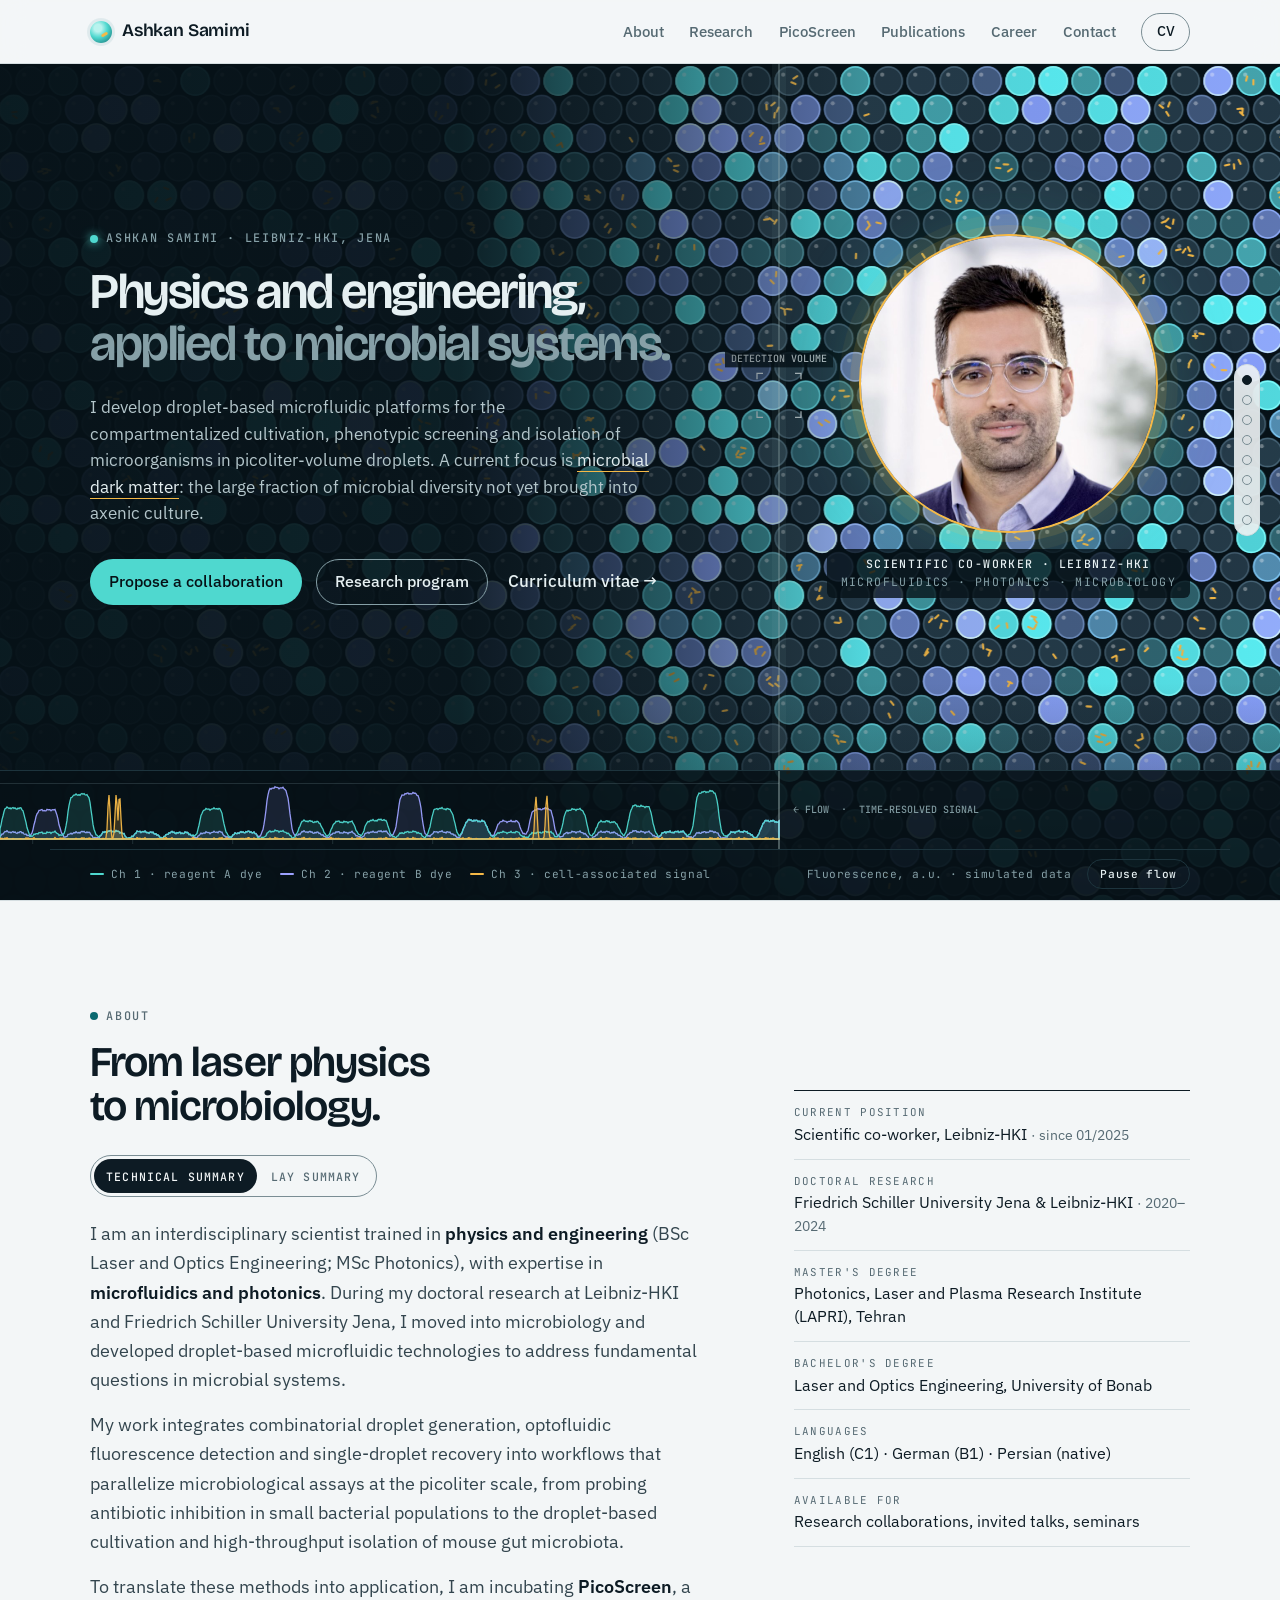
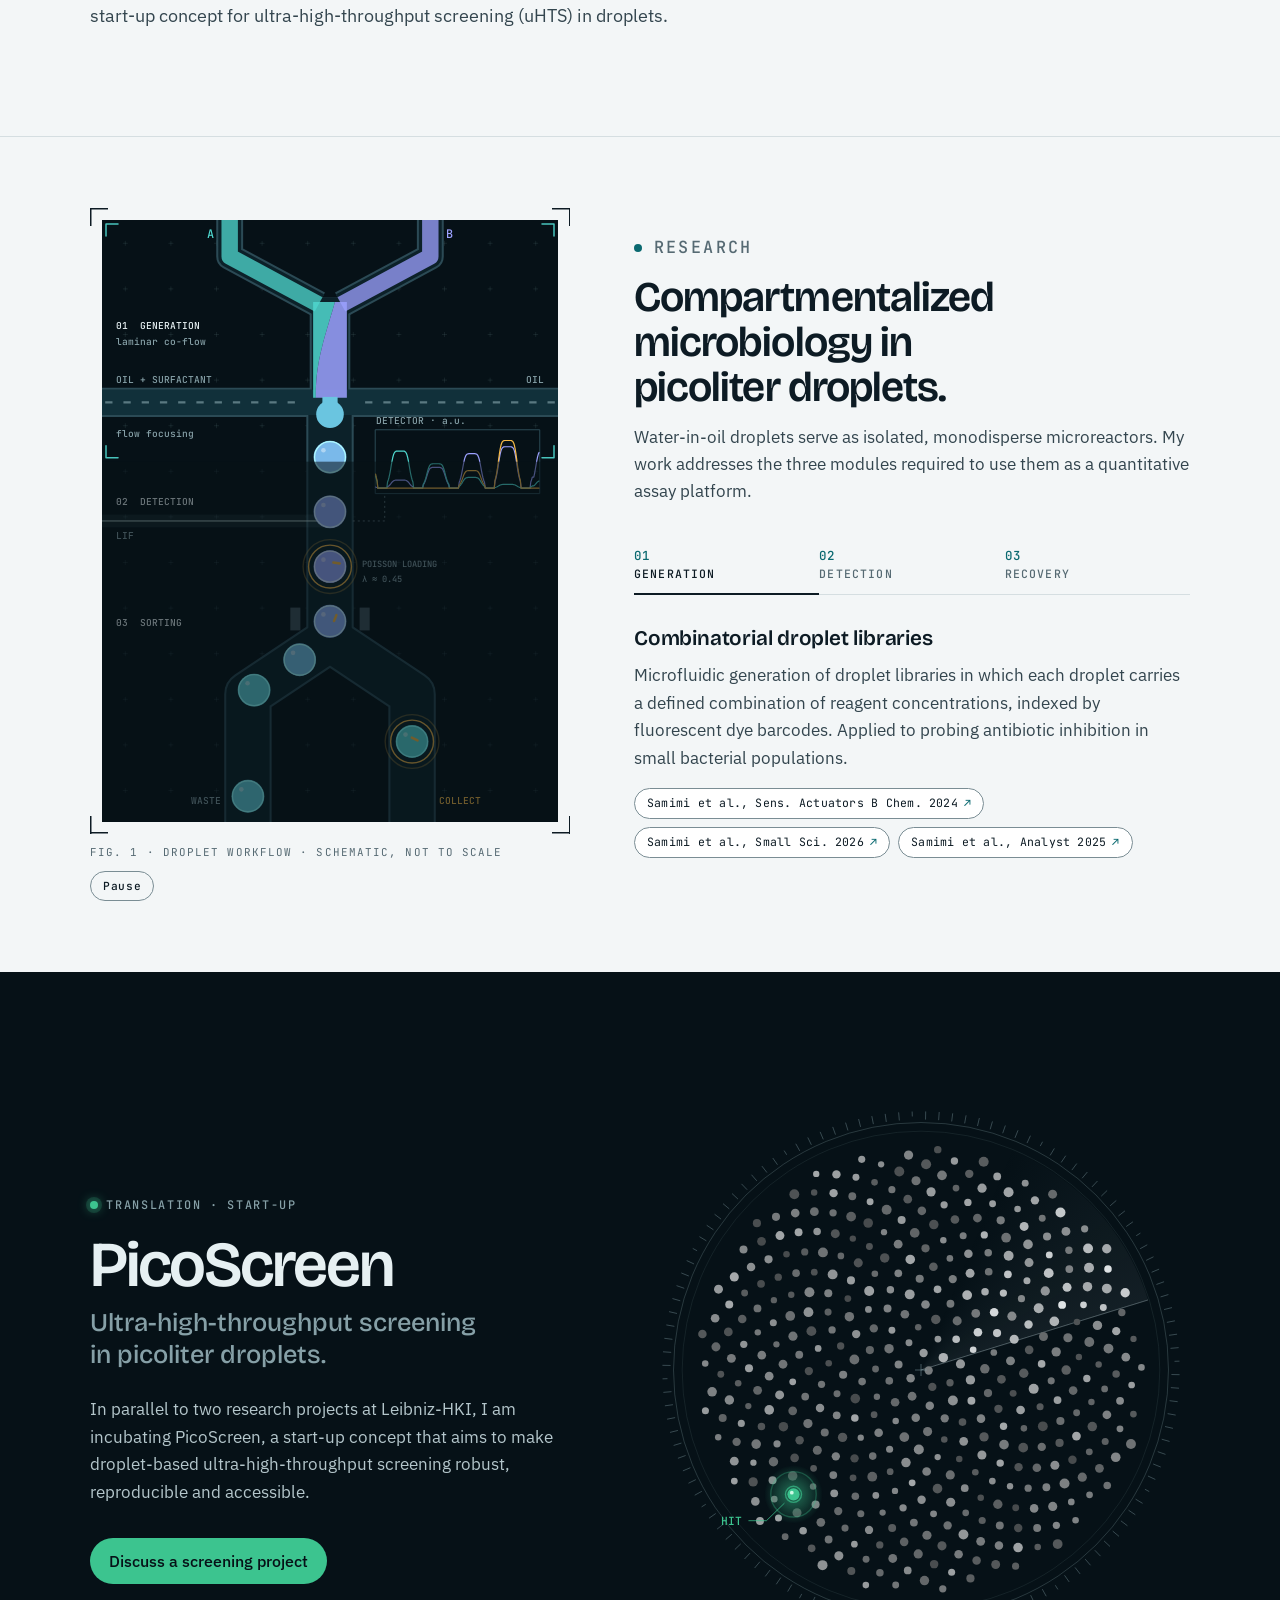
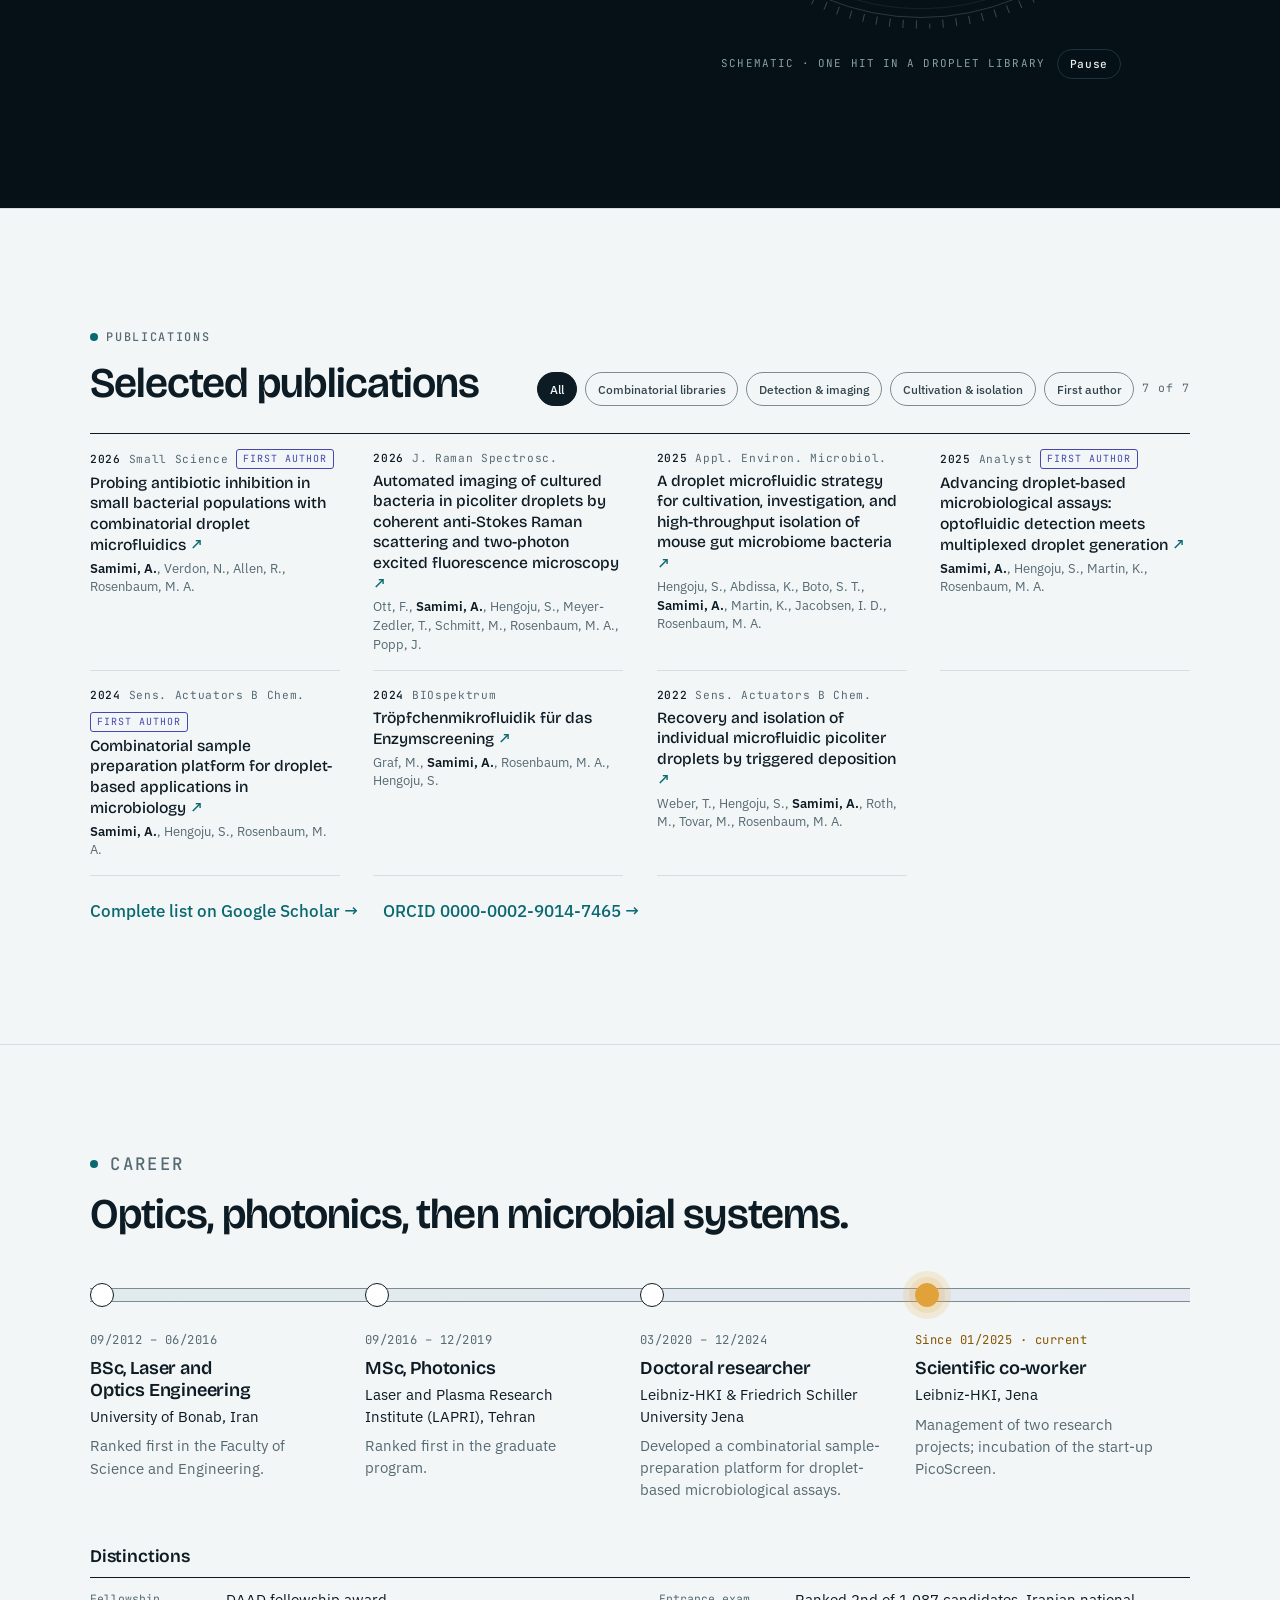
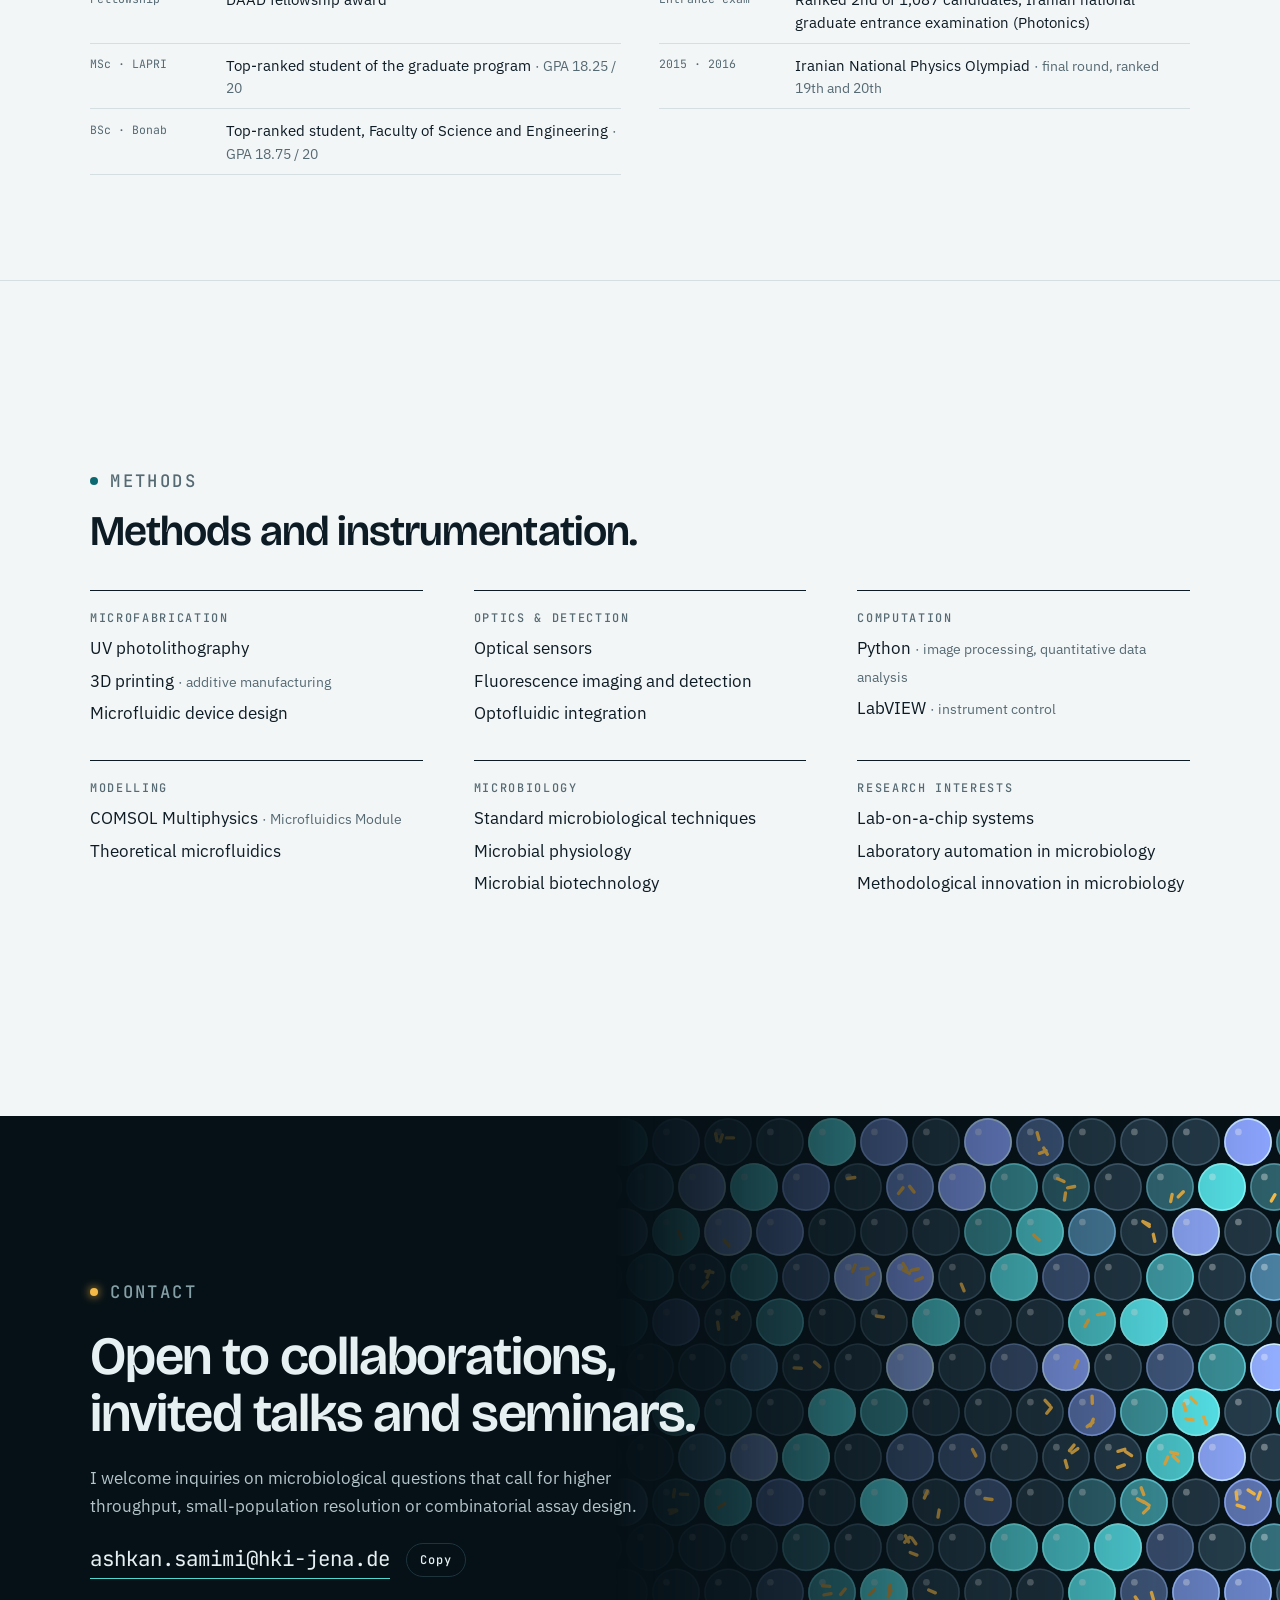
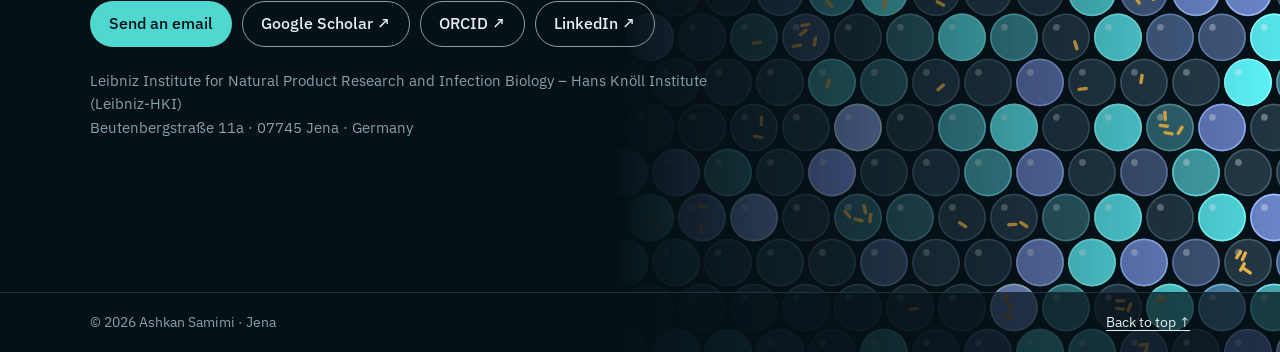
==== commit 1ec4eeb1: "Add files via upload" ====
--- a/index.html
+++ b/index.html
@@ -45,33 +45,34 @@
 <style>
 /* ==========================================================================
    DESIGN PLAN
-   Layout: a cool "bench paper" page framed by two dark instrument bands
-   (hero + contact). All droplet imagery is generated: a motion-graphic
-   emulsion in the hero, an animated workflow schematic as Fig. 1.
+   Layout: a deck of full-screen pages. Each section fills the viewport
+   below the header and snaps into place (desktop); dark instrument pages
+   (Hero, PicoScreen, Contact) alternate with light "bench paper" pages.
+   All droplet imagery is generated motion graphics.
    Colour logic follows fluorescence channels: cyan = reagent A dye,
-   violet = reagent B dye, amber = cell signal / the "hit". Amber is the
-   only warm colour and is reserved for what matters.
+   violet = reagent B dye, amber = cells. PicoScreen green is the
+   biotech "hit" signal, used only on the PicoScreen page.
    ========================================================================== */
 :root{
   /* Page (light) */
-  --paper:#F3F6F7;      /* cool lab paper */
+  --paper:#F3F6F7;
   --surface:#FFFFFF;
   --ink:#0D1B24;        /* 16.1:1 on paper */
   --body:#33454E;       /* 9.2:1 */
   --muted:#566A73;      /* 5.2:1 */
-  --rule:#D5DEE1;       /* hairlines, decorative */
+  --rule:#D5DEE1;
   --field:#7A8D94;      /* control borders, 3.2:1 */
   --teal:#0A6970;       /* links + primary action, 5.9:1 */
-  --on-teal:#FFFFFF;    /* 6.4:1 */
-  --iris:#4448B0;       /* secondary accent text, 6.9:1 */
-  --amber:#E2A23A;      /* the hit: fills only */
-  --amber-text:#875400; /* amber as text, 5.9:1 */
+  --on-teal:#FFFFFF;
+  --iris:#4448B0;       /* 6.9:1 */
+  --amber:#E2A23A;      /* fills only */
+  --amber-text:#875400; /* 5.9:1 */
   --tint-teal:rgb(10 105 112 / .08);
   --tint-iris:rgb(68 72 176 / .08);
   --tint-amber:rgb(226 162 58 / .16);
-  --header-bg:rgb(243 246 247 / .86);
-
-  /* Instrument bands (dark in both themes, by design) */
+  --header-bg:rgb(243 246 247 / .88);
+
+  /* Instrument pages (dark in both themes, by design) */
   --night-rgb:6 17 23;
   --night:#061117;
   --night-2:#0B1A21;
@@ -79,17 +80,19 @@
   --on-night:#E6F0F2;        /* 16.5:1 */
   --on-night-body:#B4C6CB;   /* 10.8:1 */
   --on-night-muted:#86A0A7;  /* 6.9:1 */
-  --sig-cyan:#4FD8CF;        /* reagent A / channel 1 */
-  --sig-iris:#9CA1FF;        /* reagent B / channel 2 */
-  --sig-amber:#F5B947;       /* cells / hit / channel 3 */
-
-  /* Type */
+  --sig-cyan:#4FD8CF;
+  --sig-iris:#9CA1FF;
+  --sig-amber:#F5B947;
+  --sig-green:#3CC48F;       /* PicoScreen signal green, 8.6:1 on night */
+
   --f-display:"Bricolage Grotesque", "Avenir Next", "Segoe UI", system-ui, sans-serif;
   --f-body:"IBM Plex Sans", "Helvetica Neue", "Segoe UI", system-ui, sans-serif;
   --f-mono:"JetBrains Mono", ui-monospace, "SFMono-Regular", Menlo, Consolas, monospace;
 
   --max:1180px;
   --gutter:clamp(16px, 4vw, 40px);
+  --header-h:64px;
+  --page-h:calc(100svh - var(--header-h) - env(safe-area-inset-top, 0px) - env(safe-area-inset-bottom, 0px));
   --radius:6px;
 }
 @media (prefers-color-scheme: dark){
@@ -98,7 +101,7 @@
     --rule:#1E3540; --field:#57737D; --teal:#56D2C8; --on-teal:#061117; --iris:#A3A7FF;
     --amber:#F2B84B; --amber-text:#F2B84B;
     --tint-teal:rgb(86 210 200 / .08); --tint-iris:rgb(163 167 255 / .08); --tint-amber:rgb(242 184 75 / .14);
-    --header-bg:rgb(10 22 29 / .86);
+    --header-bg:rgb(10 22 29 / .88);
     --night:#040C10; --night-rgb:4 12 16;
     color-scheme:dark;
   }
@@ -108,7 +111,7 @@
   --rule:#1E3540; --field:#57737D; --teal:#56D2C8; --on-teal:#061117; --iris:#A3A7FF;
   --amber:#F2B84B; --amber-text:#F2B84B;
   --tint-teal:rgb(86 210 200 / .08); --tint-iris:rgb(163 167 255 / .08); --tint-amber:rgb(242 184 75 / .14);
-  --header-bg:rgb(10 22 29 / .86);
+  --header-bg:rgb(10 22 29 / .88);
   --night:#040C10; --night-rgb:4 12 16;
   color-scheme:dark;
 }
@@ -116,11 +119,13 @@
 /* ---------- Base ---------- */
 *,*::before,*::after{ box-sizing:border-box; }
 [hidden]{ display:none !important; }
-html{ scroll-behavior:smooth; scroll-padding-top:84px; -webkit-text-size-adjust:100%; }
+html{ scroll-behavior:smooth; scroll-padding-top:var(--header-h); -webkit-text-size-adjust:100%; }
+/* One page at a time: snap on screens big enough to show a whole page */
+@media (min-width: 900px) and (min-height: 620px){ html{ scroll-snap-type:y mandatory; } }
 @media (prefers-reduced-motion: reduce){ html{ scroll-behavior:auto; } }
 body{
   margin:0; background:var(--paper); color:var(--body);
-  font-family:var(--f-body); font-size:1.0625rem; line-height:1.65;
+  font-family:var(--f-body); font-size:1.0625rem; line-height:1.62;
   -webkit-font-smoothing:antialiased; text-rendering:optimizeLegibility; overflow-x:hidden;
 }
 img{ max-width:100%; display:block; }
@@ -128,22 +133,31 @@
 a:hover{ text-decoration-thickness:2px; }
 :focus-visible{ outline:2px solid var(--teal); outline-offset:3px; border-radius:3px; }
 h1,h2,h3{ font-family:var(--f-display); color:var(--ink); font-weight:600; text-wrap:balance; margin:0; }
-h2{ font-size:clamp(1.9rem, 3.4vw, 2.85rem); line-height:1.06; letter-spacing:-.022em; font-variation-settings:"opsz" 72; }
-h3{ font-size:1.35rem; line-height:1.2; letter-spacing:-.01em; font-variation-settings:"opsz" 24; }
+h2{ font-size:clamp(1.75rem, min(3.3vw, 5.2vh), 2.75rem); line-height:1.06; letter-spacing:-.022em; font-variation-settings:"opsz" 72; }
+h3{ font-size:1.3rem; line-height:1.2; letter-spacing:-.01em; font-variation-settings:"opsz" 24; }
 p{ margin:0; }
 abbr{ text-decoration:none; }
-.wrap{ max-width:var(--max); margin-inline:auto; padding-inline:var(--gutter); }
+.wrap{ max-width:var(--max); margin-inline:auto; padding-inline:var(--gutter); width:100%; }
 .skip{ position:absolute; left:-999px; top:8px; z-index:100; background:var(--ink); color:var(--paper); padding:8px 12px; border-radius:4px; }
 .skip:focus{ left:12px; }
 
-/* Mono "instrument" labels */
+/* ---------- Pages ---------- */
+.page{
+  min-height:var(--page-h); scroll-snap-align:start; scroll-snap-stop:always;
+  display:flex; flex-direction:column; justify-content:center;
+  padding-block:clamp(28px, 6vh, 72px); position:relative;
+}
+.page + .page{ border-top:1px solid var(--rule); }
+.page.dark{ border-top:0; }
+.page-head{ display:grid; gap:14px; margin-bottom:clamp(20px, 4vh, 40px); max-width:780px; }
+.page-head p{ font-size:1.08rem; max-width:62ch; }
+
 .eyebrow{
-  font-family:var(--f-mono); font-size:.75rem; font-weight:500; letter-spacing:.14em; text-transform:uppercase;
-  color:var(--muted); display:flex; align-items:center; gap:.7em; margin:0 0 18px;
+  font-family:var(--f-mono); font-size:.74rem; font-weight:500; letter-spacing:.14em; text-transform:uppercase;
+  color:var(--muted); display:flex; align-items:center; gap:.7em; margin:0;
 }
 .eyebrow::before{ content:""; width:8px; height:8px; border-radius:50%; background:var(--teal); flex:none; }
 .mono{ font-family:var(--f-mono); font-variant-numeric:tabular-nums; }
-
 
 /* ---------- Buttons ---------- */
 .btn{
@@ -157,43 +171,64 @@
 .btn-outline:hover{ border-color:var(--ink); }
 .link-arrow{ font-weight:500; text-decoration:none; color:var(--teal); }
 .link-arrow:hover{ text-decoration:underline; }
-.on-dark .btn-primary{ background:var(--sig-cyan); color:var(--night); }
-.on-dark .btn-outline{ border-color:var(--on-night-muted); color:var(--on-night); }
-.on-dark .btn-outline:hover{ border-color:var(--on-night); }
-.on-dark .link-arrow{ color:var(--on-night); }
-.on-dark :focus-visible{ outline-color:var(--sig-cyan); }
+.dark .btn-primary{ background:var(--sig-cyan); color:var(--night); }
+.dark .btn-outline{ border-color:var(--on-night-muted); color:var(--on-night); }
+.dark .btn-outline:hover{ border-color:var(--on-night); }
+.dark .link-arrow{ color:var(--on-night); }
+.dark :focus-visible{ outline-color:var(--sig-cyan); }
+.flow-btn{ font:500 .7rem var(--f-mono); letter-spacing:.06em; color:var(--on-night); background:transparent; border:1px solid var(--night-rule); border-radius:999px; padding:6px 12px; cursor:pointer; min-height:30px; }
+.flow-btn:hover{ border-color:var(--on-night-muted); }
 @media (prefers-reduced-motion: reduce){ .btn{ transition:none; } .btn:hover{ transform:none; } }
 
 /* ---------- Header ---------- */
 .site-header{
-  position:sticky; top:env(safe-area-inset-top, 0px); z-index:50;
+  position:sticky; top:env(safe-area-inset-top, 0px); z-index:50; height:var(--header-h);
   background:var(--header-bg); backdrop-filter:saturate(1.4) blur(12px); -webkit-backdrop-filter:saturate(1.4) blur(12px);
   border-bottom:1px solid var(--rule);
 }
-.nav{ display:flex; align-items:center; justify-content:space-between; gap:16px; min-height:64px; }
+.nav{ display:flex; align-items:center; justify-content:space-between; gap:16px; height:100%; }
 .brand{ display:flex; align-items:center; gap:10px; color:var(--ink); text-decoration:none; font-family:var(--f-display); font-weight:600; font-size:1.1rem; letter-spacing:-.01em; }
 .brand-mark{ position:relative; width:22px; height:22px; border-radius:50%; flex:none; background:radial-gradient(circle at 36% 32%, #B9F3EE 0 18%, #4FD8CF 46%, #0E6B6E 100%); box-shadow:0 0 0 3px var(--tint-teal); }
 .brand-mark::after{ content:""; position:absolute; left:11px; top:12px; width:7px; height:3px; border-radius:2px; background:var(--sig-amber); transform:rotate(-30deg); }
-.nav-links{ display:flex; align-items:center; gap:clamp(14px, 2.4vw, 28px); list-style:none; margin:0; padding:0; }
-.nav-links a{ color:var(--muted); text-decoration:none; font-size:.95rem; font-weight:500; padding:6px 0; border-bottom:1.5px solid transparent; }
+.nav-links{ display:flex; align-items:center; gap:clamp(12px, 2vw, 26px); list-style:none; margin:0; padding:0; }
+.nav-links a{ color:var(--muted); text-decoration:none; font-size:.94rem; font-weight:500; padding:6px 0; border-bottom:1.5px solid transparent; }
 .nav-links a:hover, .nav-links a[aria-current="true"]{ color:var(--ink); border-bottom-color:var(--ink); }
 .nav-links .btn{ min-height:38px; padding:.5em 1em; font-size:.9rem; color:var(--ink); border:1.5px solid var(--field); }
 .nav-links .btn:hover{ border-color:var(--ink); }
 .menu-btn{ display:none; }
-@media (max-width: 760px){
+@media (max-width: 900px){
   .menu-btn{ display:inline-flex; align-items:center; min-height:40px; padding:0 14px; border-radius:999px; border:1.5px solid var(--field); background:transparent; color:var(--ink); font:500 .9rem var(--f-body); cursor:pointer; }
   .nav-links{ position:absolute; left:0; right:0; top:100%; flex-direction:column; align-items:stretch; gap:0; background:var(--paper); border-bottom:1px solid var(--rule); padding:8px var(--gutter) 18px; }
   .nav-links[data-open="false"]{ display:none; }
-  .nav-links a{ display:block; padding:14px 0; border-bottom:1px solid var(--rule); font-size:1.05rem; }
+  .nav-links a{ display:block; padding:13px 0; border-bottom:1px solid var(--rule); font-size:1.05rem; }
   .nav-links a:hover, .nav-links a[aria-current="true"]{ border-bottom-color:var(--rule); }
   .nav-links li:last-child{ padding-top:14px; }
   .nav-links .btn{ display:flex; justify-content:center; width:100%; }
 }
 
-/* ==========================================================================
-   HERO: generated emulsion + detection line + readout
-   ========================================================================== */
-.hero{ position:relative; isolation:isolate; overflow:hidden; background:var(--night); color:var(--on-night); }
+/* ---------- Page rail (one dot per page) ---------- */
+.rail{
+  position:fixed; right:clamp(10px, 1.6vw, 22px); top:50%; transform:translateY(-50%); z-index:40;
+  display:none; flex-direction:column; gap:10px; padding:10px 7px; list-style:none; margin:0;
+  background:var(--header-bg); border:1px solid var(--rule); border-radius:999px;
+  backdrop-filter:blur(10px); -webkit-backdrop-filter:blur(10px);
+}
+@media (min-width: 900px) and (min-height: 620px){ .rail{ display:flex; } }
+.rail a{ position:relative; display:block; width:10px; height:10px; border-radius:50%; border:1.5px solid var(--field); }
+.rail a:hover{ border-color:var(--ink); }
+.rail a[aria-current="true"]{ background:var(--ink); border-color:var(--ink); }
+.rail a::after{
+  content:attr(data-label); position:absolute; right:22px; top:50%; transform:translateY(-50%);
+  font:500 .68rem var(--f-mono); letter-spacing:.1em; text-transform:uppercase; white-space:nowrap;
+  color:var(--ink); background:var(--header-bg); border:1px solid var(--rule); padding:3px 8px; border-radius:4px;
+  opacity:0; pointer-events:none; transition:opacity .15s;
+}
+.rail a:hover::after, .rail a:focus-visible::after{ opacity:1; }
+
+/* ==========================================================================
+   HERO
+   ========================================================================== */
+.hero{ isolation:isolate; overflow:hidden; background:var(--night); color:var(--on-night); padding-block:0; justify-content:stretch; }
 .hero-canvas{ position:absolute; inset:0; width:100%; height:100%; z-index:-2; display:block; }
 .hero-scrim{
   position:absolute; inset:0; z-index:-1; pointer-events:none;
@@ -201,73 +236,63 @@
     linear-gradient(90deg, rgb(var(--night-rgb) / .95) 0%, rgb(var(--night-rgb) / .9) 36%, rgb(var(--night-rgb) / .5) 53%, rgb(var(--night-rgb) / .1) 68%, rgb(var(--night-rgb) / .02) 100%),
     linear-gradient(0deg, rgb(var(--night-rgb) / .55), transparent 26%);
 }
-.hero-inner{ display:grid; grid-template-columns:minmax(0, 1.2fr) minmax(0, .8fr); gap:clamp(40px, 7vw, 120px); align-items:center; padding-block:clamp(48px, 6vw, 88px) clamp(40px, 5vw, 64px); }
+.hero-inner{ flex:1; display:grid; grid-template-columns:minmax(0, 1.2fr) minmax(0, .8fr); gap:clamp(40px, 7vw, 120px); align-items:center; padding-block:clamp(24px, 5vh, 72px); }
 .hero-text{ min-width:0; max-width:680px; }
-.hero .eyebrow{ color:var(--on-night-muted); }
+.hero .eyebrow{ color:var(--on-night-muted); margin-bottom:18px; }
 .hero .eyebrow::before{ background:var(--sig-cyan); box-shadow:0 0 10px var(--sig-cyan); }
-.hero h1{ color:var(--on-night); font-size:clamp(2.2rem, 3.9vw, 3.5rem); line-height:1.04; letter-spacing:-.03em; font-variation-settings:"opsz" 96; }
+.hero h1{ color:var(--on-night); font-size:clamp(2.1rem, min(3.9vw, 6.6vh), 3.5rem); line-height:1.04; letter-spacing:-.03em; font-variation-settings:"opsz" 96; }
 .hero h1 .h1-sub{ display:block; color:var(--on-night-muted); }
-.hero-lead{ margin-top:24px; font-size:clamp(1.03rem, 1.35vw, 1.15rem); line-height:1.62; color:var(--on-night-body); max-width:56ch; }
+.hero-lead{ margin-top:clamp(14px, 3vh, 24px); font-size:clamp(1rem, 1.3vw, 1.13rem); line-height:1.6; color:var(--on-night-body); max-width:56ch; }
 .hero-lead em{ font-style:normal; color:var(--on-night); border-bottom:1px solid var(--sig-amber); }
-.cta-row{ display:flex; flex-wrap:wrap; align-items:center; gap:12px 14px; margin-top:32px; }
+.cta-row{ display:flex; flex-wrap:wrap; align-items:center; gap:12px 14px; margin-top:clamp(18px, 4vh, 32px); }
 .cta-row .link-arrow{ margin-left:6px; }
-
 .hero-portrait{ margin:0; justify-self:end; display:grid; justify-items:center; gap:18px; }
 .droplet-frame{
-  width:clamp(220px, 23vw, 320px); max-width:100%; aspect-ratio:1; border-radius:50%; overflow:hidden;
+  width:clamp(200px, min(23vw, 38vh), 320px); max-width:100%; aspect-ratio:1; border-radius:50%; overflow:hidden;
   box-shadow:0 0 0 2px var(--sig-amber), 0 0 0 11px rgb(245 185 71 / .12), 0 0 0 22px rgb(245 185 71 / .05), 0 0 70px 14px rgb(79 216 207 / .18);
 }
 .droplet-frame img{ width:100%; height:100%; max-width:none; object-fit:cover; object-position:50% 40%; }
 .hero-portrait figcaption{ background:rgb(var(--night-rgb) / .8); padding:6px 14px; border-radius:6px; text-align:center; font-family:var(--f-mono); font-size:.72rem; letter-spacing:.12em; text-transform:uppercase; color:var(--on-night-muted); line-height:1.6; }
 .hero-portrait figcaption b{ color:var(--on-night); font-weight:500; }
-
 .trace-strip{ position:relative; border-top:1px solid var(--night-rule); background:rgb(var(--night-rgb) / .86); }
-.trace-canvas{ display:block; width:100%; height:78px; }
-.trace-meta{ display:flex; flex-wrap:wrap; align-items:center; justify-content:space-between; gap:8px 24px; padding-block:10px 12px; border-top:1px solid var(--night-rule); font-family:var(--f-mono); font-size:.7rem; letter-spacing:.05em; color:var(--on-night-muted); }
+.trace-canvas{ display:block; width:100%; height:clamp(56px, 9vh, 78px); }
+.trace-meta{ display:flex; flex-wrap:wrap; align-items:center; justify-content:space-between; gap:8px 24px; padding-block:9px 11px; border-top:1px solid var(--night-rule); font-family:var(--f-mono); font-size:.7rem; letter-spacing:.05em; color:var(--on-night-muted); }
 .legend{ display:flex; flex-wrap:wrap; gap:6px 18px; list-style:none; margin:0; padding:0; }
 .legend li{ display:flex; align-items:center; gap:7px; }
 .legend i{ width:14px; height:2px; border-radius:2px; display:inline-block; }
 .trace-note{ display:flex; align-items:center; gap:16px; flex-wrap:wrap; }
-.flow-btn{ font:500 .7rem var(--f-mono); letter-spacing:.06em; color:var(--on-night); background:transparent; border:1px solid var(--night-rule); border-radius:999px; padding:6px 12px; cursor:pointer; min-height:30px; }
-.flow-btn:hover{ border-color:var(--on-night-muted); }
-
 @media (max-width: 900px){
-  .hero-inner{ grid-template-columns:minmax(0,1fr); gap:28px; padding-block:36px 40px; padding-right:max(var(--gutter), 52px); }
+  .hero-inner{ grid-template-columns:minmax(0,1fr); gap:24px; padding-right:max(var(--gutter), 52px); }
   .hero-portrait{ order:-1; justify-self:start; grid-template-columns:auto minmax(0,1fr); align-items:center; justify-items:start; gap:18px; }
   .droplet-frame{ width:112px; box-shadow:0 0 0 2px var(--sig-amber), 0 0 0 8px rgb(245 185 71 / .12), 0 0 40px 6px rgb(79 216 207 / .18); }
   .hero-portrait figcaption{ text-align:left; }
   .cap-fields{ display:none; }
   .hero-scrim{ background:linear-gradient(90deg, rgb(var(--night-rgb) / .9), rgb(var(--night-rgb) / .78) 80%, rgb(var(--night-rgb) / .55)); }
-  .trace-canvas{ height:64px; }
-}
-
-/* ==========================================================================
-   SECTIONS
-   ========================================================================== */
-.section{ padding-block:clamp(72px, 10vw, 128px); }
-.section + .section{ border-top:1px solid var(--rule); }
-.section-head{ display:grid; gap:18px; margin-bottom:clamp(36px, 5vw, 56px); max-width:780px; }
-.section-head p{ font-size:1.125rem; color:var(--body); max-width:62ch; }
-
-/* ---------- About ---------- */
-.about-grid{ display:grid; grid-template-columns:minmax(0, 1.55fr) minmax(0, 1fr); gap:clamp(40px, 7vw, 104px); align-items:start; }
+}
+
+/* ==========================================================================
+   ABOUT
+   ========================================================================== */
+.about-grid{ display:grid; grid-template-columns:minmax(0, 1.55fr) minmax(0, 1fr); gap:clamp(40px, 7vw, 104px); align-items:center; }
 .about-grid > *{ min-width:0; }
-.about-grid h2{ max-width:16ch; }
-.seg{ display:inline-flex; flex-wrap:wrap; gap:2px; padding:3px; border:1px solid var(--field); border-radius:999px; margin:28px 0 24px; }
+.about-grid h2{ max-width:16ch; margin-top:14px; }
+.seg{ display:inline-flex; flex-wrap:wrap; gap:2px; padding:3px; border:1px solid var(--field); border-radius:999px; margin:clamp(16px, 3vh, 26px) 0 clamp(14px, 2.6vh, 22px); }
 .seg button{ font:500 .72rem var(--f-mono); letter-spacing:.1em; text-transform:uppercase; color:var(--muted); background:transparent; border:0; border-radius:999px; padding:.65em 1.05em; cursor:pointer; min-height:34px; }
 .seg button[aria-pressed="true"]{ background:var(--ink); color:var(--paper); }
-.reader{ display:grid; gap:1.1em; font-size:1.13rem; line-height:1.7; max-width:64ch; }
+.reader{ display:grid; gap:.9em; font-size:clamp(1rem, 2.1vh, 1.1rem); line-height:1.66; max-width:64ch; }
 .reader strong{ color:var(--ink); font-weight:600; }
 .facts{ margin:0; display:grid; border-top:1px solid var(--ink); }
-.facts div{ display:grid; gap:2px; padding:14px 0; border-bottom:1px solid var(--rule); }
-.facts dt{ font-family:var(--f-mono); font-size:.7rem; letter-spacing:.12em; text-transform:uppercase; color:var(--muted); }
-.facts dd{ margin:0; color:var(--ink); font-size:1rem; line-height:1.5; }
-.facts dd small{ color:var(--muted); font-size:.92rem; }
-
-/* ---------- Research ---------- */
-.research-grid{ display:grid; grid-template-columns:minmax(0, 5fr) minmax(0, 7fr); gap:clamp(36px, 6vw, 88px); align-items:start; }
+.facts div{ display:grid; gap:1px; padding:clamp(8px, 1.5vh, 13px) 0; border-bottom:1px solid var(--rule); }
+.facts dt{ font-family:var(--f-mono); font-size:.68rem; letter-spacing:.12em; text-transform:uppercase; color:var(--muted); }
+.facts dd{ margin:0; color:var(--ink); font-size:.98rem; line-height:1.45; }
+.facts dd small{ color:var(--muted); font-size:.9rem; }
+
+/* ==========================================================================
+   RESEARCH: figure + tabbed workflow
+   ========================================================================== */
+.research-grid{ display:grid; grid-template-columns:auto minmax(0, 1fr); gap:clamp(32px, 5vw, 80px); align-items:center; }
 .research-grid > *{ min-width:0; }
-.fig{ margin:0; position:sticky; top:88px; }
+.fig{ margin:0; width:min(44vw, 480px, calc((var(--page-h) - 150px) / 1.32 + 24px)); max-width:100%; }
 .bracket{
   --c:var(--ink); --l:18px; --w:1.5px; padding:12px;
   background:
@@ -280,126 +305,173 @@
     linear-gradient(var(--c) 0 0) bottom right / var(--l) var(--w) no-repeat,
     linear-gradient(var(--c) 0 0) bottom right / var(--w) var(--l) no-repeat;
 }
-.fig-stage{ position:relative; background:var(--night); border-radius:2px; }
-.fig-canvas{ display:block; width:100%; max-width:100%; aspect-ratio:100 / 132; }
-.fig figcaption{ margin-top:14px; font-size:.92rem; line-height:1.55; color:var(--muted); display:grid; gap:8px; }
-.fig figcaption .mono{ font-size:.7rem; letter-spacing:.12em; text-transform:uppercase; color:var(--ink); display:flex; justify-content:space-between; align-items:center; gap:12px; flex-wrap:wrap; }
+.fig-stage{ background:var(--night); border-radius:2px; }
+.fig-canvas{ display:block; width:100%; max-width:100%; aspect-ratio:100 / 132; cursor:pointer; }
+.fig figcaption{ margin-top:10px; font-family:var(--f-mono); font-size:.68rem; letter-spacing:.1em; text-transform:uppercase; color:var(--muted); display:flex; justify-content:space-between; align-items:center; gap:10px; flex-wrap:wrap; }
 .fig .flow-btn{ color:var(--ink); border-color:var(--field); }
 .fig .flow-btn:hover{ border-color:var(--ink); }
-
-.workflow{ list-style:none; margin:0; padding:0; display:grid; border-top:1px solid var(--ink); }
-.workflow > li{ display:grid; grid-template-columns:6.5rem minmax(0,1fr); gap:8px 20px; padding:28px 0 30px; border-bottom:1px solid var(--rule); }
-.step{ font-family:var(--f-mono); font-size:.7rem; letter-spacing:.12em; text-transform:uppercase; color:var(--muted); padding-top:.35em; line-height:1.5; }
-.step b{ display:block; font-weight:500; color:var(--teal); font-size:.78rem; }
-.workflow h3{ margin-bottom:10px; }
-.papers{ margin-top:14px; display:flex; flex-wrap:wrap; gap:6px; list-style:none; padding:0; }
-.papers li{ font-family:var(--f-mono); font-size:.7rem; letter-spacing:.02em; color:var(--muted); border:1px solid var(--rule); border-radius:999px; padding:3px 10px; background:var(--surface); }
-
-.venture{ margin-top:clamp(48px, 7vw, 80px); display:grid; grid-template-columns:minmax(0, 1fr) auto; gap:28px 48px; align-items:center; border:1px solid var(--rule); background:var(--surface); border-radius:var(--radius); padding:clamp(24px, 4vw, 44px); }
-.venture > div{ min-width:0; }
-.venture h3{ font-size:clamp(1.4rem, 2.3vw, 1.9rem); max-width:26ch; margin-bottom:12px; }
-.venture p{ max-width:62ch; }
-.venture .eyebrow::before{ background:var(--amber); }
-.venture-actions{ margin-top:18px; display:flex; flex-wrap:wrap; gap:10px 16px; align-items:center; }
-/* Dot field with one hit: the screening idea in one picture */
-.hitfield{ position:relative; width:184px; height:120px; flex:none; background-image:radial-gradient(circle, var(--field) 0 3.2px, transparent 3.7px); background-size:20px 20px; background-position:2px 0; }
-.hitfield::after{ content:""; position:absolute; left:104px; top:42px; width:16px; height:16px; border-radius:50%; background:var(--amber); box-shadow:0 0 0 5px var(--tint-amber), 0 0 0 11px var(--tint-amber); animation:echo 3.2s ease-in-out infinite; }
-@keyframes echo{ 50%{ box-shadow:0 0 0 7px var(--tint-amber), 0 0 0 15px var(--tint-amber); } }
-@media (prefers-reduced-motion: reduce){ .hitfield::after{ animation:none; } }
-
-/* ---------- Publications ---------- */
-.pub-tools{ display:flex; flex-wrap:wrap; align-items:center; justify-content:space-between; gap:14px; margin-bottom:8px; }
-.chips{ display:flex; flex-wrap:wrap; gap:8px; }
+.research-copy{ display:grid; gap:14px; }
+.research-copy > p{ font-size:1.05rem; max-width:60ch; }
+.tabs{ display:grid; grid-template-columns:repeat(3, minmax(0,1fr)); margin-top:clamp(8px, 2vh, 18px); border-bottom:1px solid var(--rule); }
+.tab{
+  text-align:left; background:transparent; border:0; border-bottom:2px solid transparent; margin-bottom:-1px; cursor:pointer;
+  padding:10px 10px 12px 0; font:500 .72rem var(--f-mono); letter-spacing:.1em; text-transform:uppercase; color:var(--muted);
+}
+.tab b{ display:block; font-weight:500; color:var(--teal); font-size:.78rem; margin-bottom:2px; }
+.tab:hover{ color:var(--ink); }
+.tab[aria-selected="true"]{ color:var(--ink); border-bottom-color:var(--ink); }
+.tabpanels{ display:grid; min-height:clamp(220px, 32vh, 260px); padding-top:clamp(10px, 2vh, 18px); }
+.tabpanel h3{ margin-bottom:10px; }
+.tabpanel p{ max-width:62ch; }
+.cites{ margin-top:16px; display:flex; flex-wrap:wrap; gap:8px; list-style:none; padding:0; }
+.cites a{
+  display:inline-flex; align-items:center; gap:6px; font-family:var(--f-mono); font-size:.72rem; letter-spacing:.02em;
+  color:var(--ink); text-decoration:none; border:1px solid var(--field); border-radius:999px; padding:5px 12px; background:var(--surface);
+}
+.cites a:hover{ border-color:var(--teal); color:var(--teal); }
+.cites a span{ color:var(--teal); }
+
+/* ==========================================================================
+   PICOSCREEN (dark)
+   ========================================================================== */
+.pico{ background:var(--night); color:var(--on-night-body); overflow:hidden; isolation:isolate; }
+.pico-grid{ display:grid; grid-template-columns:minmax(0, 1fr) auto; gap:clamp(32px, 6vw, 96px); align-items:center; }
+.pico-grid > *{ min-width:0; }
+.pico .eyebrow{ color:var(--on-night-muted); }
+.pico .eyebrow::before{ background:var(--sig-green); box-shadow:0 0 0 4px rgb(60 196 143 / .18), 0 0 12px var(--sig-green); }
+.pico h2{ color:var(--on-night); font-size:clamp(2.4rem, min(5vw, 8vh), 4.4rem); letter-spacing:-.035em; margin-top:16px; }
+.pico .pico-sub{ font-family:var(--f-display); font-size:clamp(1.25rem, 2vw, 1.65rem); line-height:1.25; color:var(--on-night-muted); margin-top:8px; max-width:24ch; font-weight:500; }
+.pico p.pico-body{ margin-top:clamp(16px, 3vh, 24px); font-size:1.08rem; max-width:52ch; }
+.pico .btn-primary{ background:var(--sig-green); color:var(--night); }
+.pico :focus-visible{ outline-color:var(--sig-green); }
+.pico-cta{ margin-top:clamp(20px, 4vh, 32px); display:flex; flex-wrap:wrap; gap:12px; }
+.pico-fig{ margin:0; display:grid; gap:10px; justify-items:center; }
+.pico-canvas{ display:block; width:min(42vw, 560px, calc(var(--page-h) - 120px)); max-width:100%; aspect-ratio:1; }
+.pico-fig figcaption{ font-family:var(--f-mono); font-size:.68rem; letter-spacing:.1em; text-transform:uppercase; color:var(--on-night-muted); display:flex; gap:12px; align-items:center; flex-wrap:wrap; justify-content:center; }
+
+/* ==========================================================================
+   PUBLICATIONS
+   ========================================================================== */
+.pub-head{ display:flex; flex-wrap:wrap; align-items:end; justify-content:space-between; gap:16px 32px; margin-bottom:clamp(16px, 3vh, 28px); }
+.pub-head > div:first-child{ display:grid; gap:14px; }
+.pub-head .chips{ flex:1 1 480px; justify-content:flex-end; }
+.chips{ display:flex; flex-wrap:wrap; gap:8px; align-items:center; }
 .chip{ font:500 .78rem var(--f-body); color:var(--body); background:transparent; border:1px solid var(--field); border-radius:999px; padding:.45em .95em; cursor:pointer; min-height:34px; }
 .chip:hover{ border-color:var(--ink); color:var(--ink); }
 .chip[aria-pressed="true"]{ background:var(--ink); color:var(--paper); border-color:var(--ink); }
 .count{ font-family:var(--f-mono); font-size:.72rem; letter-spacing:.08em; color:var(--muted); }
-.pubs{ list-style:none; margin:0; padding:0; border-top:1px solid var(--ink); }
-.pubs li{ display:grid; grid-template-columns:4.5rem minmax(0,1fr); gap:6px 24px; padding:22px 0; border-bottom:1px solid var(--rule); }
-.pub-year{ font-family:var(--f-mono); font-size:.95rem; color:var(--ink); padding-top:.1em; }
-.pub-title{ font-family:var(--f-display); font-variation-settings:"opsz" 24; font-weight:500; font-size:1.18rem; line-height:1.3; color:var(--ink); text-decoration:none; }
+.pubs{ list-style:none; margin:0; padding:0; display:grid; grid-template-columns:repeat(auto-fill, minmax(min(100%, 240px), 1fr)); gap:0 clamp(20px, 2.6vw, 36px); border-top:1px solid var(--ink); }
+.pubs li{ display:grid; align-content:start; gap:4px; padding:clamp(10px, 1.7vh, 16px) 0; border-bottom:1px solid var(--rule); }
+.pub-src{ font-family:var(--f-mono); font-size:.7rem; letter-spacing:.06em; color:var(--muted); display:flex; gap:8px; flex-wrap:wrap; align-items:center; }
+.pub-src b{ color:var(--ink); font-weight:500; }
+.pub-title{ font-family:var(--f-display); font-variation-settings:"opsz" 20; font-weight:500; font-size:.98rem; line-height:1.3; color:var(--ink); text-decoration:none; }
 .pub-title:hover{ text-decoration:underline; color:var(--teal); }
-.pub-authors{ margin-top:6px; font-size:.94rem; color:var(--muted); }
+.pub-title span{ color:var(--teal); font-family:var(--f-body); }
+.pub-authors{ font-size:.82rem; line-height:1.42; color:var(--muted); }
 .pub-authors b{ color:var(--ink); font-weight:600; }
-.pub-meta{ margin-top:10px; display:flex; flex-wrap:wrap; gap:6px 10px; align-items:center; font-size:.92rem; }
-.pub-meta cite{ font-style:italic; color:var(--body); }
-.tag{ font-family:var(--f-mono); font-size:.66rem; letter-spacing:.1em; text-transform:uppercase; color:var(--muted); border:1px solid var(--rule); border-radius:3px; padding:2px 7px; }
+.tag{ font-family:var(--f-mono); font-size:.62rem; letter-spacing:.1em; text-transform:uppercase; color:var(--muted); border:1px solid var(--rule); border-radius:3px; padding:1px 6px; }
 .tag.first{ color:var(--iris); border-color:currentColor; }
-.pub-more{ margin-top:22px; display:flex; flex-wrap:wrap; gap:10px 24px; }
-
-/* ---------- Career (timeline drawn as a microchannel) ---------- */
+.pub-more{ margin-top:clamp(14px, 2.4vh, 22px); display:flex; flex-wrap:wrap; gap:10px 24px; }
+
+/* ==========================================================================
+   CAREER
+   ========================================================================== */
 .timeline{ list-style:none; margin:0; padding:0; display:grid; grid-template-columns:repeat(4, minmax(0,1fr)); position:relative; }
 .timeline::before{ content:""; position:absolute; left:0; right:0; top:15px; height:14px; border-top:1px solid var(--field); border-bottom:1px solid var(--field); background:linear-gradient(90deg, var(--tint-teal), var(--tint-iris)); }
-.timeline li{ position:relative; padding:56px 28px 0 0; min-width:0; }
+.timeline li{ position:relative; padding:52px 26px 0 0; min-width:0; }
 .drop{ position:absolute; top:10px; left:0; width:24px; height:24px; border-radius:50%; background:var(--surface); border:1.5px solid var(--ink); }
 .timeline li.now .drop{ background:var(--amber); border-color:var(--amber); box-shadow:0 0 0 6px var(--tint-amber), 0 0 0 12px var(--tint-amber); }
-.when{ font-family:var(--f-mono); font-size:.78rem; letter-spacing:.04em; color:var(--muted); font-variant-numeric:tabular-nums; }
+.when{ font-family:var(--f-mono); font-size:.76rem; letter-spacing:.04em; color:var(--muted); font-variant-numeric:tabular-nums; }
 .now .when{ color:var(--amber-text); }
-.timeline h3{ font-size:1.2rem; margin:8px 0 6px; }
-.where{ color:var(--ink); font-size:.98rem; line-height:1.45; }
-.what{ margin-top:10px; font-size:.95rem; color:var(--muted); line-height:1.55; }
-.field-tag{ display:inline-block; margin-top:14px; }
-.awards{ margin-top:clamp(56px, 7vw, 88px); display:grid; grid-template-columns:minmax(0, 1fr) minmax(0, 2fr); gap:24px 64px; }
-.awards > *{ min-width:0; }
-.awards ul{ list-style:none; margin:0; padding:0; border-top:1px solid var(--ink); }
-.awards li{ display:grid; grid-template-columns:8.5rem minmax(0,1fr); gap:4px 20px; padding:14px 0; border-bottom:1px solid var(--rule); color:var(--ink); }
-.awards li span:first-child{ font-family:var(--f-mono); font-size:.76rem; color:var(--muted); padding-top:.2em; font-variant-numeric:tabular-nums; }
-.awards li small{ color:var(--muted); font-size:.92rem; white-space:nowrap; }
-
-/* ---------- Methods ---------- */
+.timeline h3{ font-size:1.14rem; margin:6px 0 4px; }
+.where{ color:var(--ink); font-size:.95rem; line-height:1.42; }
+.what{ margin-top:8px; font-size:.92rem; color:var(--muted); line-height:1.5; }
+.awards{ margin-top:clamp(28px, 5vh, 56px); }
+.awards h3{ font-size:1.1rem; margin-bottom:10px; }
+.awards ul{ list-style:none; margin:0; padding:0; display:grid; grid-template-columns:repeat(2, minmax(0,1fr)); gap:0 clamp(20px, 3vw, 48px); border-top:1px solid var(--ink); }
+.awards li{ display:grid; grid-template-columns:7.5rem minmax(0,1fr); gap:2px 16px; padding:10px 0; border-bottom:1px solid var(--rule); color:var(--ink); font-size:.95rem; line-height:1.45; }
+.awards li span:first-child{ font-family:var(--f-mono); font-size:.72rem; color:var(--muted); padding-top:.2em; }
+.awards li small{ color:var(--muted); font-size:.88rem; }
+
+/* ==========================================================================
+   METHODS
+   ========================================================================== */
 .kit{ display:grid; grid-template-columns:repeat(3, minmax(0,1fr)); gap:0 clamp(24px, 4vw, 56px); }
-.kit > div{ border-top:1px solid var(--ink); padding:20px 0 34px; min-width:0; }
-.kit h3{ font-family:var(--f-mono); font-size:.75rem; font-weight:500; letter-spacing:.14em; text-transform:uppercase; color:var(--muted); margin-bottom:12px; }
-.kit ul{ list-style:none; margin:0; padding:0; display:grid; gap:6px; color:var(--ink); }
+.kit > div{ border-top:1px solid var(--ink); padding:clamp(12px, 2.4vh, 20px) 0 clamp(18px, 3.6vh, 32px); min-width:0; }
+.kit h3{ font-family:var(--f-mono); font-size:.74rem; font-weight:500; letter-spacing:.14em; text-transform:uppercase; color:var(--muted); margin-bottom:10px; }
+.kit ul{ list-style:none; margin:0; padding:0; display:grid; gap:5px; color:var(--ink); }
 .kit li small{ color:var(--muted); font-size:.9rem; }
 
-/* ---------- Contact band ---------- */
-.contact{ position:relative; isolation:isolate; overflow:hidden; background:var(--night); color:var(--on-night-body); }
+/* ==========================================================================
+   CONTACT (dark) + footer
+   ========================================================================== */
+.contact{ background:var(--night); color:var(--on-night-body); overflow:hidden; isolation:isolate; padding-bottom:0; }
 .contact-canvas{
   position:absolute; inset:0; width:100%; height:100%; z-index:-1; display:block;
   -webkit-mask-image:linear-gradient(90deg, transparent 48%, rgb(0 0 0 / .55) 75%, #000);
           mask-image:linear-gradient(90deg, transparent 48%, rgb(0 0 0 / .55) 75%, #000);
 }
-.contact-inner{ padding-block:clamp(72px, 10vw, 128px); display:grid; gap:24px; }
+.contact-inner{ flex:1; display:grid; align-content:center; gap:clamp(14px, 2.6vh, 22px); }
+.contact-inner > *{ max-width:660px; }
 .contact .eyebrow{ color:var(--on-night-muted); }
 .contact .eyebrow::before{ background:var(--sig-amber); box-shadow:0 0 10px var(--sig-amber); }
-.contact-inner > *{ max-width:640px; }
-.contact h2{ color:var(--on-night); max-width:19ch; font-size:clamp(2.1rem, 4.2vw, 3.5rem); }
-.contact p{ max-width:56ch; font-size:1.125rem; }
-.email-row{ display:flex; flex-wrap:wrap; align-items:center; gap:12px 16px; margin-top:8px; }
-.email{ font-family:var(--f-mono); font-size:clamp(1rem, 2.2vw, 1.35rem); color:var(--on-night); user-select:all; border-bottom:1px solid var(--sig-cyan); padding-bottom:2px; overflow-wrap:anywhere; }
+.contact h2{ color:var(--on-night); font-size:clamp(2rem, min(4.2vw, 6.6vh), 3.4rem); }
+.contact p{ max-width:56ch; font-size:1.08rem; }
+.email-row{ display:flex; flex-wrap:wrap; align-items:center; gap:12px 16px; }
+.email{ font-family:var(--f-mono); font-size:clamp(1rem, 2.2vw, 1.3rem); color:var(--on-night); user-select:all; border-bottom:1px solid var(--sig-cyan); padding-bottom:2px; overflow-wrap:anywhere; }
 .copy-btn{ font:500 .75rem var(--f-mono); letter-spacing:.08em; color:var(--on-night); background:transparent; border:1px solid var(--night-rule); border-radius:999px; padding:7px 13px; cursor:pointer; min-height:34px; }
 .copy-btn:hover{ border-color:var(--on-night-muted); }
-.profiles{ display:flex; flex-wrap:wrap; gap:10px; margin-top:8px; }
-.address{ font-size:.95rem; color:var(--on-night-muted); margin-top:12px; font-style:normal; line-height:1.6; }
-
-/* ---------- Footer ---------- */
-.site-footer{ background:var(--night-2); color:var(--on-night-muted); font-size:.9rem; }
-.footer-inner{ display:flex; flex-wrap:wrap; justify-content:space-between; align-items:center; gap:12px 24px; padding-block:22px; }
+.profiles{ display:flex; flex-wrap:wrap; gap:10px; }
+.address{ font-size:.92rem; color:var(--on-night-muted); font-style:normal; line-height:1.6; }
+.site-footer{ margin-top:clamp(24px, 5vh, 56px); border-top:1px solid var(--night-rule); background:rgb(var(--night-rgb) / .7); color:var(--on-night-muted); font-size:.88rem; }
+.footer-inner{ display:flex; flex-wrap:wrap; justify-content:space-between; align-items:center; gap:12px 24px; padding-block:18px; }
 .footer-inner a{ color:var(--on-night); }
-.footer-links{ display:flex; flex-wrap:wrap; gap:10px 18px; align-items:center; }
+
+/* ---------- Short desktop screens: tighten vertical rhythm so each page still fits ---------- */
+@media (min-width: 900px) and (max-height: 800px){
+  .page{ padding-block:clamp(16px, 3vh, 28px); }
+  .page-head{ margin-bottom:14px; gap:10px; }
+  .about-grid h2, .research-copy h2{ font-size:clamp(1.6rem, 4.6vh, 2.3rem); }
+  .reader{ gap:.7em; line-height:1.58; }
+  .research-copy{ gap:10px; }
+  .tabpanels{ min-height:190px; }
+  .tabpanel p{ font-size:1rem; line-height:1.55; }
+  .timeline li{ padding-top:46px; }
+  .timeline h3{ font-size:1.05rem; }
+  .awards{ margin-top:18px; }
+  .awards li{ padding:6px 0; font-size:.9rem; }
+  .pubs li{ padding:8px 0; }
+  .pub-more{ margin-top:10px; }
+  .pico-canvas{ width:min(42vw, 560px, calc(var(--page-h) - 90px)); }
+  .site-footer{ margin-top:16px; }
+  .footer-inner{ padding-block:12px; }
+}
 
 /* ---------- Responsive ---------- */
+@media (max-width: 1100px){
+  .research-grid{ grid-template-columns:minmax(0,1fr); }
+  .fig{ width:min(100%, 420px); order:2; }
+  .pico-grid{ grid-template-columns:minmax(0,1fr); }
+  .pico-canvas{ width:min(100%, 440px); }
+}
 @media (max-width: 960px){
-  .about-grid, .research-grid, .awards{ grid-template-columns:minmax(0,1fr); }
-  .fig{ position:static; max-width:480px; }
+  .about-grid{ grid-template-columns:minmax(0,1fr); }
   .kit{ grid-template-columns:repeat(2, minmax(0,1fr)); }
-  .timeline{ grid-template-columns:repeat(2, minmax(0,1fr)); row-gap:40px; }
+  .timeline{ grid-template-columns:repeat(2, minmax(0,1fr)); row-gap:36px; }
   .timeline::before{ display:none; }
-  .timeline li{ border-top:1px solid var(--field); padding-top:46px; }
+  .timeline li{ border-top:1px solid var(--field); padding-top:44px; }
   .drop{ top:-12px; }
+  .awards ul{ grid-template-columns:minmax(0,1fr); }
 }
 @media (max-width: 620px){
-  .workflow > li{ grid-template-columns:minmax(0,1fr); }
-  .pubs li{ grid-template-columns:minmax(0,1fr); gap:4px; }
-  .venture{ grid-template-columns:minmax(0,1fr); }
-  .hitfield{ display:none; }
+  .tabs{ grid-template-columns:minmax(0,1fr); border-bottom:0; }
+  .tab{ border-bottom:1px solid var(--rule); border-left:2px solid transparent; padding-left:10px; margin:0; }
+  .tab[aria-selected="true"]{ border-left-color:var(--ink); border-bottom-color:var(--rule); }
   .kit{ grid-template-columns:minmax(0,1fr); }
   .awards li{ grid-template-columns:minmax(0,1fr); }
-  .awards li small{ white-space:normal; }
   .timeline{ grid-template-columns:minmax(0,1fr); row-gap:0; padding-left:34px; }
   .timeline::before{ display:block; left:5px; right:auto; top:8px; bottom:8px; width:14px; height:auto; border:0; border-left:1px solid var(--field); border-right:1px solid var(--field); background:linear-gradient(180deg, var(--tint-teal), var(--tint-iris)); }
-  .timeline li{ border-top:0; padding:0 0 36px; }
+  .timeline li{ border-top:0; padding:0 0 30px; }
   .drop{ top:2px; left:-34px; }
   .contact-canvas{ -webkit-mask-image:linear-gradient(180deg, rgb(0 0 0 / .4), rgb(0 0 0 / .08) 60%); mask-image:linear-gradient(180deg, rgb(0 0 0 / .4), rgb(0 0 0 / .08) 60%); }
 }
@@ -415,6 +487,7 @@
     <ul class="nav-links" id="nav-links" data-open="false">
       <li><a href="#about">About</a></li>
       <li><a href="#research">Research</a></li>
+      <li><a href="#picoscreen">PicoScreen</a></li>
       <li><a href="#publications">Publications</a></li>
       <li><a href="#career">Career</a></li>
       <li><a href="#contact">Contact</a></li>
@@ -423,10 +496,23 @@
   </div>
 </header>
 
+<nav aria-label="Pages">
+  <ul class="rail" id="rail">
+    <li><a href="#top" data-label="Home" aria-label="Home"></a></li>
+    <li><a href="#about" data-label="About" aria-label="About"></a></li>
+    <li><a href="#research" data-label="Research" aria-label="Research"></a></li>
+    <li><a href="#picoscreen" data-label="PicoScreen" aria-label="PicoScreen"></a></li>
+    <li><a href="#publications" data-label="Publications" aria-label="Publications"></a></li>
+    <li><a href="#career" data-label="Career" aria-label="Career"></a></li>
+    <li><a href="#methods" data-label="Methods" aria-label="Methods"></a></li>
+    <li><a href="#contact" data-label="Contact" aria-label="Contact"></a></li>
+  </ul>
+</nav>
+
 <main id="main">
 
-  <!-- ================= HERO ================= -->
-  <section class="hero on-dark" id="top" aria-labelledby="hero-title">
+  <!-- ================= 1 · HERO ================= -->
+  <section class="page dark hero" id="top" aria-labelledby="hero-title">
     <canvas class="hero-canvas" aria-hidden="true"></canvas>
     <div class="hero-scrim" aria-hidden="true"></div>
 
@@ -444,7 +530,6 @@
           <a class="link-arrow" href="cv.html">Curriculum vitae →</a>
         </div>
       </div>
-
       <figure class="hero-portrait">
         <div class="droplet-frame">
           <img src="assets/portrait.jpg" width="720" height="720" alt="Portrait of Ashkan Samimi" fetchpriority="high">
@@ -469,22 +554,20 @@
     </div>
   </section>
 
-  <!-- ================= ABOUT ================= -->
-  <section class="section" id="about" aria-labelledby="about-title">
+  <!-- ================= 2 · ABOUT ================= -->
+  <section class="page" id="about" aria-labelledby="about-title">
     <div class="wrap about-grid">
       <div>
         <p class="eyebrow">About</p>
         <h2 id="about-title">From laser physics to microbiology.</h2>
-
         <div class="seg" role="group" aria-label="Choose the summary">
           <button type="button" id="read-tech" aria-pressed="true" data-reader="tech">Technical summary</button>
           <button type="button" id="read-plain" aria-pressed="false" data-reader="plain">Lay summary</button>
         </div>
-
         <div class="reader" data-version="tech">
           <p>I am an interdisciplinary scientist trained in <strong>physics and engineering</strong> (BSc Laser and Optics Engineering; MSc Photonics), with expertise in <strong>microfluidics and photonics</strong>. During my doctoral research at Leibniz-HKI and Friedrich Schiller University Jena, I moved into microbiology and developed droplet-based microfluidic technologies to address fundamental questions in microbial systems.</p>
-          <p>My work integrates combinatorial droplet generation, optofluidic fluorescence detection and single-droplet recovery into workflows that parallelize microbiological assays at the picoliter scale. Applications range from probing antibiotic inhibition in small bacterial populations to the droplet-based cultivation and high-throughput isolation of mouse gut microbiota.</p>
-          <p>I am particularly interested in translating these methods into application, and I am currently incubating <strong>PicoScreen</strong>, a start-up concept for ultra-high-throughput screening (<abbr title="ultra-high-throughput screening">uHTS</abbr>) in droplets.</p>
+          <p>My work integrates combinatorial droplet generation, optofluidic fluorescence detection and single-droplet recovery into workflows that parallelize microbiological assays at the picoliter scale, from probing antibiotic inhibition in small bacterial populations to the droplet-based cultivation and high-throughput isolation of mouse gut microbiota.</p>
+          <p>To translate these methods into application, I am incubating <strong>PicoScreen</strong>, a start-up concept for ultra-high-throughput screening (<abbr title="ultra-high-throughput screening">uHTS</abbr>) in droplets.</p>
         </div>
         <div class="reader" data-version="plain" hidden>
           <p>Most microbes on Earth have never been grown in a laboratory, so their functions remain largely unknown. I build microfluidic chips whose channels are about as wide as a human hair. They divide a sample into thousands of tiny droplets, and <strong>each droplet acts as an independent test tube.</strong></p>
@@ -492,158 +575,143 @@
           <p>My training is in physics, and I apply that quantitative approach to biology.</p>
         </div>
       </div>
-
       <dl class="facts">
         <div><dt>Current position</dt><dd>Scientific co-worker, Leibniz-HKI <small>· since 01/2025</small></dd></div>
         <div><dt>Doctoral research</dt><dd>Friedrich Schiller University Jena &amp; Leibniz-HKI <small>· 2020–2024</small></dd></div>
-        <div><dt>MSc</dt><dd>Photonics, Laser and Plasma Research Institute (LAPRI), Tehran</dd></div>
-        <div><dt>BSc</dt><dd>Laser and Optics Engineering, University of Bonab</dd></div>
+        <div><dt>Master's degree</dt><dd>Photonics, Laser and Plasma Research Institute (LAPRI), Tehran</dd></div>
+        <div><dt>Bachelor's degree</dt><dd>Laser and Optics Engineering, University of Bonab</dd></div>
         <div><dt>Languages</dt><dd>English (C1) · German (B1) · Persian (native)</dd></div>
         <div><dt>Available for</dt><dd>Research collaborations, invited talks, seminars</dd></div>
       </dl>
     </div>
   </section>
 
-  <!-- ================= RESEARCH ================= -->
-  <section class="section" id="research" aria-labelledby="research-title">
-    <div class="wrap">
-      <div class="section-head">
+  <!-- ================= 3 · RESEARCH ================= -->
+  <section class="page" id="research" aria-labelledby="research-title">
+    <div class="wrap research-grid">
+      <figure class="fig">
+        <div class="bracket">
+          <div class="fig-stage">
+            <canvas class="fig-canvas" role="img" aria-label="Animated schematic of a droplet microfluidic workflow. Reagent streams A and B co-flow and are emulsified in oil at a flow-focusing junction; their changing ratio gives each droplet a different composition. Some droplets contain bacterial cells. Droplets pass a laser detection point where their fluorescence is read, and droplets with a positive signal are sorted into a collection outlet."></canvas>
+          </div>
+        </div>
+        <figcaption><span>Fig. 1 · Droplet workflow · schematic, not to scale</span><button class="flow-btn" type="button" id="fig-toggle" aria-pressed="false">Pause</button></figcaption>
+      </figure>
+
+      <div class="research-copy">
         <p class="eyebrow">Research</p>
         <h2 id="research-title">Compartmentalized microbiology in picoliter droplets.</h2>
-        <p>Water-in-oil droplets serve as isolated, monodisperse microreactors. My work addresses the three modules required to use them as a quantitative assay platform: generation of combinatorial droplet libraries, optical readout, and recovery of selected droplets.</p>
-      </div>
-
-      <div class="research-grid">
-        <figure class="fig">
-          <div class="bracket">
-            <div class="fig-stage">
-              <canvas class="fig-canvas" role="img" aria-label="Animated schematic of a droplet microfluidic workflow. Reagent streams A and B co-flow and are emulsified in oil at a flow-focusing junction; their changing ratio gives each droplet a different composition. Some droplets contain bacterial cells. Droplets pass a laser detection point, where their fluorescence is read, and droplets with a positive signal are sorted into a collection outlet while the rest go to waste."></canvas>
-            </div>
+        <p>Water-in-oil droplets serve as isolated, monodisperse microreactors. My work addresses the three modules required to use them as a quantitative assay platform.</p>
+
+        <div class="tabs" role="tablist" aria-label="Workflow modules">
+          <button class="tab" role="tab" id="tab-1" aria-controls="panel-1" aria-selected="true" tabindex="0" data-stage="1"><b>01</b>Generation</button>
+          <button class="tab" role="tab" id="tab-2" aria-controls="panel-2" aria-selected="false" tabindex="-1" data-stage="2"><b>02</b>Detection</button>
+          <button class="tab" role="tab" id="tab-3" aria-controls="panel-3" aria-selected="false" tabindex="-1" data-stage="3"><b>03</b>Recovery</button>
+        </div>
+        <div class="tabpanels">
+          <div class="tabpanel" role="tabpanel" id="panel-1" aria-labelledby="tab-1" tabindex="0">
+            <h3>Combinatorial droplet libraries</h3>
+            <p>Microfluidic generation of droplet libraries in which each droplet carries a defined combination of reagent concentrations, indexed by fluorescent dye barcodes. Applied to probing antibiotic inhibition in small bacterial populations.</p>
+            <ul class="cites" aria-label="Related publications">
+              <li><a href="https://www.sciencedirect.com/science/article/pii/S092540052400892X">Samimi et al., Sens. Actuators B Chem. 2024 <span>↗</span></a></li>
+              <li><a href="https://doi.org/10.1002/smsc.202500421">Samimi et al., Small Sci. 2026 <span>↗</span></a></li>
+              <li><a href="https://doi.org/10.1039/D5AN00130G">Samimi et al., Analyst 2025 <span>↗</span></a></li>
+            </ul>
           </div>
-          <figcaption>
-            <span class="mono">Fig. 1 · Droplet workflow, schematic <button class="flow-btn" type="button" id="fig-toggle" aria-pressed="false">Pause</button></span>
-            <span>Reagent streams A and B co-flow laminarly and are emulsified at a flow-focusing junction; their varying flow-rate ratio sets the composition of each droplet. Cells are encapsulated according to Poisson statistics. Fluorescence is read per droplet, and droplets with a positive signal are sorted to the collection outlet. Animated illustration, not to scale.</span>
-          </figcaption>
-        </figure>
-
-        <ol class="workflow">
-          <li>
-            <span class="step"><b>01</b>Generation</span>
-            <div>
-              <h3>Combinatorial droplet libraries</h3>
-              <p>Microfluidic generation of droplet libraries in which each droplet carries a defined combination of reagent concentrations, indexed by fluorescent dye barcodes. Applied to probing antibiotic inhibition in small bacterial populations.</p>
-              <ul class="papers" aria-label="Related papers"><li>Sens. Actuators B Chem. 2024</li><li>Small Sci. 2026</li><li>Analyst 2025</li></ul>
-            </div>
-          </li>
-          <li>
-            <span class="step"><b>02</b>Detection</span>
-            <div>
-              <h3>Optofluidic detection and multimodal imaging</h3>
-              <p>Integration of fluorescence-based optofluidic detection with multiplexed droplet generation, and automated imaging of bacteria cultured in picoliter droplets by coherent anti-Stokes Raman scattering (CARS) and two-photon excited fluorescence (TPEF) microscopy.</p>
-              <ul class="papers" aria-label="Related papers"><li>Analyst 2025</li><li>J. Raman Spectrosc. 2026</li></ul>
-            </div>
-          </li>
-          <li>
-            <span class="step"><b>03</b>Recovery</span>
-            <div>
-              <h3>Cultivation, isolation and screening</h3>
-              <p>Droplet-based cultivation and high-throughput isolation of mouse gut microbiome bacteria, recovery of individual picoliter droplets by triggered deposition, and droplet microfluidics for enzyme screening.</p>
-              <ul class="papers" aria-label="Related papers"><li>Appl. Environ. Microbiol. 2025</li><li>Sens. Actuators B Chem. 2022</li><li>BIOspektrum 2024</li></ul>
-            </div>
-          </li>
-        </ol>
-      </div>
-
-      <div class="venture">
-        <div>
-          <p class="eyebrow">Translation · PicoScreen</p>
-          <h3>PicoScreen: ultra-high-throughput screening in picoliter droplets.</h3>
-          <p>In parallel to two research projects at Leibniz-HKI, I am incubating PicoScreen, a start&#8209;up concept that aims to make droplet-based ultra-high-throughput screening robust, reproducible and accessible.</p>
-          <div class="venture-actions">
-            <a class="link-arrow" href="#contact">Discuss a screening project →</a>
+          <div class="tabpanel" role="tabpanel" id="panel-2" aria-labelledby="tab-2" tabindex="0" hidden>
+            <h3>Optofluidic detection and multimodal imaging</h3>
+            <p>Integration of fluorescence-based optofluidic detection with multiplexed droplet generation, and automated imaging of bacteria cultured in picoliter droplets by coherent anti-Stokes Raman scattering (CARS) and two-photon excited fluorescence (TPEF) microscopy.</p>
+            <ul class="cites" aria-label="Related publications">
+              <li><a href="https://doi.org/10.1039/D5AN00130G">Samimi et al., Analyst 2025 <span>↗</span></a></li>
+              <li><a href="https://doi.org/10.1002/jrs.70105">Ott et al., J. Raman Spectrosc. 2026 <span>↗</span></a></li>
+            </ul>
+          </div>
+          <div class="tabpanel" role="tabpanel" id="panel-3" aria-labelledby="tab-3" tabindex="0" hidden>
+            <h3>Cultivation, isolation and screening</h3>
+            <p>Droplet-based cultivation and high-throughput isolation of mouse gut microbiome bacteria, recovery of individual picoliter droplets by triggered deposition, and droplet microfluidics for enzyme screening.</p>
+            <ul class="cites" aria-label="Related publications">
+              <li><a href="https://doi.org/10.1128/aem.00695-25">Hengoju et al., Appl. Environ. Microbiol. 2025 <span>↗</span></a></li>
+              <li><a href="https://www.sciencedirect.com/science/article/pii/S0925400522009315">Weber et al., Sens. Actuators B Chem. 2022 <span>↗</span></a></li>
+              <li><a href="https://doi.org/10.1007/s12268-024-2144-7">Graf et al., BIOspektrum 2024 <span>↗</span></a></li>
+            </ul>
           </div>
         </div>
-        <div class="hitfield" role="img" aria-label="A field of grey dots with one amber dot highlighted: one hit among many variants."></div>
       </div>
     </div>
   </section>
 
-  <!-- ================= PUBLICATIONS ================= -->
-  <section class="section" id="publications" aria-labelledby="pub-title">
+  <!-- ================= 4 · PICOSCREEN ================= -->
+  <section class="page dark pico" id="picoscreen" aria-labelledby="pico-title">
+    <div class="wrap pico-grid">
+      <div>
+        <p class="eyebrow">Translation · Start-up</p>
+        <h2 id="pico-title">PicoScreen</h2>
+        <p class="pico-sub">Ultra-high-throughput screening in picoliter droplets.</p>
+        <p class="pico-body">In parallel to two research projects at Leibniz-HKI, I am incubating PicoScreen, a start&#8209;up concept that aims to make droplet-based ultra-high-throughput screening robust, reproducible and accessible.</p>
+        <div class="pico-cta">
+          <a class="btn btn-primary" href="#contact">Discuss a screening project</a>
+        </div>
+      </div>
+      <figure class="pico-fig">
+        <canvas class="pico-canvas" role="img" aria-label="A circular field of grey dots, a droplet library, rotating slowly while a scanning sweep passes over it. One dot glows green: the single hit."></canvas>
+        <figcaption><span>Schematic · one hit in a droplet library</span><button class="flow-btn" type="button" id="pico-toggle" aria-pressed="false">Pause</button></figcaption>
+      </figure>
+    </div>
+  </section>
+
+  <!-- ================= 5 · PUBLICATIONS ================= -->
+  <section class="page" id="publications" aria-labelledby="pub-title">
     <div class="wrap">
-      <div class="section-head">
-        <p class="eyebrow">Publications</p>
-        <h2 id="pub-title">Selected publications</h2>
-      </div>
-
-      <div class="pub-tools">
+      <div class="pub-head">
+        <div>
+          <p class="eyebrow">Publications</p>
+          <h2 id="pub-title">Selected publications</h2>
+        </div>
         <div class="chips" role="group" aria-label="Filter publications by topic">
           <button class="chip" type="button" data-filter="all" aria-pressed="true">All</button>
           <button class="chip" type="button" data-filter="make" aria-pressed="false">Combinatorial libraries</button>
           <button class="chip" type="button" data-filter="read" aria-pressed="false">Detection &amp; imaging</button>
           <button class="chip" type="button" data-filter="recover" aria-pressed="false">Cultivation &amp; isolation</button>
           <button class="chip" type="button" data-filter="first" aria-pressed="false">First author</button>
+          <span class="count" id="pub-count" aria-live="polite">7 of 7</span>
         </div>
-        <span class="count" id="pub-count" aria-live="polite">7 of 7 publications</span>
       </div>
 
-      <!-- Titles link to a Google Scholar search. Swap in DOI links (https://doi.org/...) when you have them. -->
       <ol class="pubs" id="pubs">
         <li data-topic="make first">
-          <span class="pub-year">2026</span>
-          <div>
-            <a class="pub-title" href="https://scholar.google.com/scholar?q=%22Probing+antibiotic+inhibition+in+small+bacterial+populations+with+combinatorial+microfluidics%22">Probing antibiotic inhibition in small bacterial populations with combinatorial microfluidics</a>
-            <p class="pub-authors"><b>Samimi, A.</b>, Verdon, N., Allen, R., Rosenbaum, M. A.</p>
-            <p class="pub-meta"><cite>Small Science</cite><span class="tag first">First author</span><span class="tag">Combinatorial</span></p>
-          </div>
+          <span class="pub-src"><b>2026</b> Small Science <span class="tag first">First author</span></span>
+          <a class="pub-title" href="https://doi.org/10.1002/smsc.202500421">Probing antibiotic inhibition in small bacterial populations with combinatorial droplet microfluidics <span>↗</span></a>
+          <p class="pub-authors"><b>Samimi, A.</b>, Verdon, N., Allen, R., Rosenbaum, M. A.</p>
         </li>
         <li data-topic="read">
-          <span class="pub-year">2026</span>
-          <div>
-            <a class="pub-title" href="https://scholar.google.com/scholar?q=%22Automated+Imaging+of+Cultured+Bacteria+in+Picoliter+Droplets%22">Automated imaging of cultured bacteria in picoliter droplets by coherent anti-Stokes Raman scattering and two-photon excited fluorescence microscopy</a>
-            <p class="pub-authors">Ott, F., <b>Samimi, A.</b>, Hengoju, S., Meyer-Zedler, T., Schmitt, M., Rosenbaum, M. A., Popp, J.</p>
-            <p class="pub-meta"><cite>Journal of Raman Spectroscopy</cite><span class="tag">CARS / TPEF imaging</span></p>
-          </div>
+          <span class="pub-src"><b>2026</b> J. Raman Spectrosc.</span>
+          <a class="pub-title" href="https://doi.org/10.1002/jrs.70105">Automated imaging of cultured bacteria in picoliter droplets by coherent anti-Stokes Raman scattering and two-photon excited fluorescence microscopy <span>↗</span></a>
+          <p class="pub-authors">Ott, F., <b>Samimi, A.</b>, Hengoju, S., Meyer-Zedler, T., Schmitt, M., Rosenbaum, M. A., Popp, J.</p>
         </li>
         <li data-topic="recover">
-          <span class="pub-year">2025</span>
-          <div>
-            <a class="pub-title" href="https://scholar.google.com/scholar?q=%22A+droplet+microfluidic+strategy+for+cultivation%2C+investigation%2C+and+high-throughput+isolation+of+mouse+gut+microbiome+bacteria%22">A droplet microfluidic strategy for cultivation, investigation, and high-throughput isolation of mouse gut microbiome bacteria</a>
-            <p class="pub-authors">Hengoju, S., Abdissa, K., Boto, S. T., <b>Samimi, A.</b>, Martin, K., Jacobsen, I. D., Rosenbaum, M. A.</p>
-            <p class="pub-meta"><cite>Applied and Environmental Microbiology</cite><span class="tag">Cultivation</span></p>
-          </div>
+          <span class="pub-src"><b>2025</b> Appl. Environ. Microbiol.</span>
+          <a class="pub-title" href="https://doi.org/10.1128/aem.00695-25">A droplet microfluidic strategy for cultivation, investigation, and high-throughput isolation of mouse gut microbiome bacteria <span>↗</span></a>
+          <p class="pub-authors">Hengoju, S., Abdissa, K., Boto, S. T., <b>Samimi, A.</b>, Martin, K., Jacobsen, I. D., Rosenbaum, M. A.</p>
         </li>
         <li data-topic="read make first">
-          <span class="pub-year">2025</span>
-          <div>
-            <a class="pub-title" href="https://scholar.google.com/scholar?q=%22Advancing+droplet-based+microbiological+assays%3A+optofluidic+detection+meets+multiplexed+droplet+generation%22">Advancing droplet-based microbiological assays: optofluidic detection meets multiplexed droplet generation</a>
-            <p class="pub-authors"><b>Samimi, A.</b>, Hengoju, S., Martin, K., Rosenbaum, M. A.</p>
-            <p class="pub-meta"><cite>Analyst</cite><span class="tag first">First author</span><span class="tag">Optofluidic detection</span></p>
-          </div>
+          <span class="pub-src"><b>2025</b> Analyst <span class="tag first">First author</span></span>
+          <a class="pub-title" href="https://doi.org/10.1039/D5AN00130G">Advancing droplet-based microbiological assays: optofluidic detection meets multiplexed droplet generation <span>↗</span></a>
+          <p class="pub-authors"><b>Samimi, A.</b>, Hengoju, S., Martin, K., Rosenbaum, M. A.</p>
         </li>
         <li data-topic="make first">
-          <span class="pub-year">2024</span>
-          <div>
-            <a class="pub-title" href="https://scholar.google.com/scholar?q=%22Combinatorial+Sample+Preparation+Platform+for+Droplet-Based+Applications+in+Microbiology%22">Combinatorial sample preparation platform for droplet-based applications in microbiology</a>
-            <p class="pub-authors"><b>Samimi, A.</b>, Hengoju, S., Rosenbaum, M. A.</p>
-            <p class="pub-meta"><cite>Sensors and Actuators B: Chemical</cite><span class="tag first">First author</span><span class="tag">Combinatorial</span></p>
-          </div>
+          <span class="pub-src"><b>2024</b> Sens. Actuators B Chem. <span class="tag first">First author</span></span>
+          <a class="pub-title" href="https://www.sciencedirect.com/science/article/pii/S092540052400892X">Combinatorial sample preparation platform for droplet-based applications in microbiology <span>↗</span></a>
+          <p class="pub-authors"><b>Samimi, A.</b>, Hengoju, S., Rosenbaum, M. A.</p>
         </li>
         <li data-topic="recover">
-          <span class="pub-year">2024</span>
-          <div>
-            <a class="pub-title" href="https://scholar.google.com/scholar?q=%22Tr%C3%B6pfchenmikrofluidik+f%C3%BCr+das+Enzymscreening%22" lang="de">Tröpfchenmikrofluidik für das Enzymscreening</a>
-            <p class="pub-authors">Graf, M., <b>Samimi, A.</b>, Rosenbaum, M. A., Hengoju, S.</p>
-            <p class="pub-meta"><cite>BIOspektrum</cite><span class="tag">Enzyme screening</span></p>
-          </div>
+          <span class="pub-src"><b>2024</b> BIOspektrum</span>
+          <a class="pub-title" href="https://doi.org/10.1007/s12268-024-2144-7" lang="de">Tröpfchenmikrofluidik für das Enzymscreening <span>↗</span></a>
+          <p class="pub-authors">Graf, M., <b>Samimi, A.</b>, Rosenbaum, M. A., Hengoju, S.</p>
         </li>
         <li data-topic="recover">
-          <span class="pub-year">2022</span>
-          <div>
-            <a class="pub-title" href="https://scholar.google.com/scholar?q=%22Recovery+and+isolation+of+individual+microfluidic+picoliter+droplets+by+triggered+deposition%22">Recovery and isolation of individual microfluidic picoliter droplets by triggered deposition</a>
-            <p class="pub-authors">Weber, T., Hengoju, S., <b>Samimi, A.</b>, Roth, M., Tovar, M., Rosenbaum, M. A.</p>
-            <p class="pub-meta"><cite>Sensors and Actuators B: Chemical</cite><span class="tag">Droplet recovery</span></p>
-          </div>
+          <span class="pub-src"><b>2022</b> Sens. Actuators B Chem.</span>
+          <a class="pub-title" href="https://www.sciencedirect.com/science/article/pii/S0925400522009315">Recovery and isolation of individual microfluidic picoliter droplets by triggered deposition <span>↗</span></a>
+          <p class="pub-authors">Weber, T., Hengoju, S., <b>Samimi, A.</b>, Roth, M., Tovar, M., Rosenbaum, M. A.</p>
         </li>
       </ol>
 
@@ -654,14 +722,13 @@
     </div>
   </section>
 
-  <!-- ================= CAREER ================= -->
-  <section class="section" id="career" aria-labelledby="career-title">
+  <!-- ================= 6 · CAREER ================= -->
+  <section class="page" id="career" aria-labelledby="career-title">
     <div class="wrap">
-      <div class="section-head">
+      <div class="page-head">
         <p class="eyebrow">Career</p>
         <h2 id="career-title">Optics, photonics, then microbial systems.</h2>
       </div>
-
       <ol class="timeline">
         <li>
           <span class="drop" aria-hidden="true"></span>
@@ -669,7 +736,6 @@
           <h3>BSc, Laser and Optics Engineering</h3>
           <p class="where">University of Bonab, Iran</p>
           <p class="what">Ranked first in the Faculty of Science and Engineering.</p>
-          <span class="tag field-tag">Laser optics</span>
         </li>
         <li>
           <span class="drop" aria-hidden="true"></span>
@@ -677,7 +743,6 @@
           <h3>MSc, Photonics</h3>
           <p class="where">Laser and Plasma Research Institute (LAPRI), Tehran</p>
           <p class="what">Ranked first in the graduate program.</p>
-          <span class="tag field-tag">Photonics</span>
         </li>
         <li>
           <span class="drop" aria-hidden="true"></span>
@@ -685,7 +750,6 @@
           <h3>Doctoral researcher</h3>
           <p class="where">Leibniz-HKI &amp; Friedrich Schiller University Jena</p>
           <p class="what">Developed a combinatorial sample-preparation platform for droplet-based microbiological assays.</p>
-          <span class="tag field-tag">Microfluidics × Microbiology</span>
         </li>
         <li class="now">
           <span class="drop" aria-hidden="true"></span>
@@ -693,27 +757,25 @@
           <h3>Scientific co-worker</h3>
           <p class="where">Leibniz-HKI, Jena</p>
           <p class="what">Management of two research projects; incubation of the start&#8209;up PicoScreen.</p>
-          <span class="tag field-tag">Translation</span>
         </li>
       </ol>
-
       <div class="awards">
         <h3>Distinctions</h3>
         <ul>
           <li><span>Fellowship</span><span>DAAD fellowship award</span></li>
+          <li><span>Entrance exam</span><span>Ranked 2nd of 1,087 candidates, Iranian national graduate entrance examination (Photonics)</span></li>
           <li><span>MSc · LAPRI</span><span>Top-ranked student of the graduate program <small>· GPA 18.25 / 20</small></span></li>
+          <li><span>2015 · 2016</span><span>Iranian National Physics Olympiad <small>· final round, ranked 19th and 20th</small></span></li>
           <li><span>BSc · Bonab</span><span>Top-ranked student, Faculty of Science and Engineering <small>· GPA 18.75 / 20</small></span></li>
-          <li><span>Entrance exam</span><span>Ranked 2nd of 1,087 candidates, Iranian national graduate entrance examination (Photonics)</span></li>
-          <li><span>2015 · 2016</span><span>Iranian National Physics Olympiad <small>· final round, ranked 19th and 20th</small></span></li>
         </ul>
       </div>
     </div>
   </section>
 
-  <!-- ================= METHODS ================= -->
-  <section class="section" id="methods" aria-labelledby="kit-title">
+  <!-- ================= 7 · METHODS ================= -->
+  <section class="page" id="methods" aria-labelledby="kit-title">
     <div class="wrap">
-      <div class="section-head">
+      <div class="page-head">
         <p class="eyebrow">Methods</p>
         <h2 id="kit-title">Methods and instrumentation.</h2>
       </div>
@@ -728,8 +790,8 @@
     </div>
   </section>
 
-  <!-- ================= CONTACT ================= -->
-  <section class="contact on-dark" id="contact" aria-labelledby="contact-title">
+  <!-- ================= 8 · CONTACT ================= -->
+  <section class="page dark contact" id="contact" aria-labelledby="contact-title">
     <canvas class="contact-canvas" aria-hidden="true"></canvas>
     <div class="wrap contact-inner">
       <p class="eyebrow">Contact</p>
@@ -747,19 +809,19 @@
       </div>
       <address class="address">Leibniz Institute for Natural Product Research and Infection Biology – Hans Knöll Institute (Leibniz-HKI)<br>Beutenbergstraße 11a · 07745 Jena · Germany</address>
     </div>
+    <footer class="site-footer">
+      <div class="wrap footer-inner">
+        <span>© <span id="year">2026</span> Ashkan Samimi · Jena</span>
+        <a href="#top">Back to top ↑</a>
+      </div>
+    </footer>
   </section>
 </main>
 
-<footer class="site-footer">
-  <div class="wrap footer-inner">
-    <span>© <span id="year">2026</span> Ashkan Samimi · Jena</span>
-    <span class="footer-links">
-      <a href="#top">Back to top ↑</a>
-    </span>
-  </div>
-</footer>
-
 <script>
+/* Shared state between the Research tabs and Fig. 1 */
+const FigState = { stage: 1, redraw: null, selectStage: null };
+
 /* ==========================================================================
    Small UI behaviours
    ========================================================================== */
@@ -775,17 +837,20 @@
   const links = document.getElementById('nav-links');
   const setMenu = open => { links.dataset.open = String(open); menuBtn.setAttribute('aria-expanded', String(open)); menuBtn.textContent = open ? 'Close' : 'Menu'; };
   menuBtn.addEventListener('click', () => setMenu(links.dataset.open !== 'true'));
-  links.addEventListener('click', e => { if (e.target.closest('a') && matchMedia('(max-width: 760px)').matches) setMenu(false); });
-
-  // Highlight the nav item of the section in view
-  const navMap = new Map([...links.querySelectorAll('a[href^="#"]')].map(a => [a.getAttribute('href').slice(1), a]));
+  links.addEventListener('click', e => { if (e.target.closest('a') && matchMedia('(max-width: 900px)').matches) setMenu(false); });
+
+  // Highlight the current page in the header and in the page rail
+  const headerMap = new Map([...links.querySelectorAll('a[href^="#"]')].map(a => [a.getAttribute('href').slice(1), a]));
+  const railLinks = [...document.querySelectorAll('#rail a')];
   if ('IntersectionObserver' in window){
     const spy = new IntersectionObserver(entries => {
       entries.forEach(en => {
         if (!en.isIntersecting) return;
-        navMap.forEach(a => a.removeAttribute('aria-current'));
-        const a = navMap.get(en.target.id === 'methods' ? 'career' : en.target.id);
-        if (a) a.setAttribute('aria-current','true');
+        const id = en.target.id;
+        headerMap.forEach(a => a.removeAttribute('aria-current'));
+        const h = headerMap.get(id === 'methods' ? 'career' : id);
+        if (h) h.setAttribute('aria-current', 'true');
+        railLinks.forEach(a => a.getAttribute('href') === '#' + id ? a.setAttribute('aria-current', 'true') : a.removeAttribute('aria-current'));
       });
     }, { rootMargin:'-45% 0px -50% 0px' });
     document.querySelectorAll('main > section[id]').forEach(s => spy.observe(s));
@@ -801,6 +866,31 @@
   readerBtns.forEach(b => b.addEventListener('click', () => setReader(b.dataset.reader)));
   if (store.get('as-reader') === 'plain') setReader('plain');
 
+  // Research tabs (also highlight the matching stage in Fig. 1)
+  const tabs = [...document.querySelectorAll('[role="tab"]')];
+  const selectTab = (tab, focus) => {
+    tabs.forEach(t => {
+      const on = t === tab;
+      t.setAttribute('aria-selected', String(on)); t.tabIndex = on ? 0 : -1;
+      document.getElementById(t.getAttribute('aria-controls')).hidden = !on;
+    });
+    if (focus) tab.focus();
+    FigState.stage = Number(tab.dataset.stage);
+    if (FigState.redraw) FigState.redraw();
+  };
+  tabs.forEach((t, i) => {
+    t.addEventListener('click', () => selectTab(t));
+    t.addEventListener('keydown', e => {
+      const k = e.key; let j = null;
+      if (k === 'ArrowRight' || k === 'ArrowDown') j = (i + 1) % tabs.length;
+      if (k === 'ArrowLeft' || k === 'ArrowUp') j = (i - 1 + tabs.length) % tabs.length;
+      if (k === 'Home') j = 0;
+      if (k === 'End') j = tabs.length - 1;
+      if (j !== null){ e.preventDefault(); selectTab(tabs[j], true); }
+    });
+  });
+  FigState.selectStage = n => selectTab(tabs[n - 1]);
+
   // Publication filter
   const chips = document.querySelectorAll('.chip');
   const pubs = [...document.querySelectorAll('#pubs li')];
@@ -809,7 +899,7 @@
     const f = c.dataset.filter; let n = 0;
     chips.forEach(x => x.setAttribute('aria-pressed', String(x === c)));
     pubs.forEach(li => { const show = f === 'all' || li.dataset.topic.split(' ').includes(f); li.hidden = !show; if (show) n++; });
-    count.textContent = `${n} of ${pubs.length} publications`;
+    count.textContent = `${n} of ${pubs.length}`;
   }));
 
   // Copy email
@@ -824,18 +914,36 @@
 })();
 
 /* ==========================================================================
+   Animation helper: runs a draw loop only while its element is on screen,
+   the tab is visible, the visitor hasn't paused it and motion is allowed.
+   ========================================================================== */
+function animated(el, btn, labels, frame){
+  const reduce = matchMedia('(prefers-reduced-motion: reduce)');
+  let playing = !reduce.matches, visible = true, raf = 0, last = 0;
+  const loop = ts => { if (!last) last = ts; const dt = Math.min(.05, (ts - last) / 1000); last = ts; frame(dt); raf = requestAnimationFrame(loop); };
+  const sync = () => {
+    cancelAnimationFrame(raf); raf = 0; last = 0;
+    if (playing && visible && !document.hidden) raf = requestAnimationFrame(loop);
+    btn.textContent = playing ? labels[0] : labels[1];
+    btn.setAttribute('aria-pressed', String(!playing));
+  };
+  btn.addEventListener('click', () => { playing = !playing; sync(); });
+  reduce.addEventListener?.('change', e => { playing = !e.matches; sync(); });
+  document.addEventListener('visibilitychange', sync);
+  if ('IntersectionObserver' in window) new IntersectionObserver(([e]) => { visible = e.isIntersecting; sync(); }).observe(el);
+  sync();
+}
+function onResize(fn){ let t; window.addEventListener('resize', () => { clearTimeout(t); t = setTimeout(fn, 150); }); }
+
+/* ==========================================================================
    Shared: motion-graphic emulsion renderer
-   Flat droplets, crisp rim, one specular dot; cells drawn as rod-shaped
-   (bacillus-like) capsules. Colours follow the channel logic:
-   cyan = reagent A dye, violet = reagent B dye, amber = cells.
    ========================================================================== */
 const Emulsion = (() => {
   const rng = seed => () => { seed = seed + 0x6D2B79F5 | 0; let t = Math.imul(seed ^ seed >>> 15, 1 | seed); t = t + Math.imul(t ^ t >>> 7, 61 | t) ^ t; return ((t ^ t >>> 14) >>> 0) / 4294967296; };
-  const LV = [.14, .36, .62, .95];                 // dye level -> intensity
-  const CY = [64, 216, 206], IR = [140, 146, 255]; // channel colours
+  const LV = [.14, .36, .62, .95];
+  const CY = [64, 216, 206], IR = [140, 146, 255];
   const colour = (a, b, k) => [0,1,2].map(i => Math.min(255, Math.round((8 + LV[a] * CY[i] + LV[b] * IR[i]) * k)));
   const rgb = c => `rgb(${c[0]},${c[1]},${c[2]})`;
-
   function build({ width, height, R, seed, cellP = .3, gap = 3 }){
     const rand = rng(seed);
     const dx = 2 * R + gap, dy = dx * Math.sqrt(3) / 2;
@@ -843,47 +951,28 @@
     const drops = [];
     for (let r = 0; r < rows; r++) for (let c = 0; c < cols; c++){
       const u = rand(); let a = 0, b = 0;
-      if (u < .4){ a = 0; b = 0; }
-      else if (u < .72){ a = 1 + Math.floor(rand() * 3); }
-      else if (u < .97){ b = 1 + Math.floor(rand() * 3); }
-      else { a = 1; b = 1; }
+      if (u < .4){ a = 0; b = 0; } else if (u < .72){ a = 1 + Math.floor(rand() * 3); } else if (u < .97){ b = 1 + Math.floor(rand() * 3); } else { a = 1; b = 1; }
       const d = { x: c * dx + (r % 2 ? dx / 2 : 0), y: r * dy + R + 2, row: r, a, b, k: .9 + rand() * .15, cells: [] };
       if (rand() < cellP){
         const n = 1 + Math.floor(rand() * 4);
-        for (let i = 0; i < n; i++){
-          const ang = rand() * Math.PI * 2, rr = Math.sqrt(rand()) * R * .55;
-          d.cells.push({ x: Math.cos(ang) * rr, y: Math.sin(ang) * rr, rot: rand() * Math.PI });
-        }
+        for (let i = 0; i < n; i++){ const ang = rand() * Math.PI * 2, rr = Math.sqrt(rand()) * R * .55; d.cells.push({ x: Math.cos(ang) * rr, y: Math.sin(ang) * rr, rot: rand() * Math.PI }); }
       }
       drops.push(d);
     }
     return { drops, dx, dy, tileW: cols * dx, R };
   }
-
   function drawDrop(g, d, x, R){
     const c = colour(d.a, d.b, d.k);
-    g.beginPath(); g.arc(x, d.y, R, 0, Math.PI * 2);
-    g.fillStyle = rgb(c); g.fill();
-    // crisp inner rim, lighter: reads as a meniscus in motion-graphic style
-    g.beginPath(); g.arc(x, d.y, R - 1, 0, Math.PI * 2);
-    g.lineWidth = 1.4; g.strokeStyle = rgb(c.map(v => Math.min(255, v * 1.25 + 26))); g.stroke();
-    // specular dot
-    g.beginPath(); g.arc(x - R * .4, d.y - R * .42, R * .14, 0, Math.PI * 2);
-    g.fillStyle = 'rgba(255,255,255,.35)'; g.fill();
-    // cells
+    g.beginPath(); g.arc(x, d.y, R, 0, Math.PI * 2); g.fillStyle = rgb(c); g.fill();
+    g.beginPath(); g.arc(x, d.y, R - 1, 0, Math.PI * 2); g.lineWidth = 1.4; g.strokeStyle = rgb(c.map(v => Math.min(255, v * 1.25 + 26))); g.stroke();
+    g.beginPath(); g.arc(x - R * .4, d.y - R * .42, R * .14, 0, Math.PI * 2); g.fillStyle = 'rgba(255,255,255,.35)'; g.fill();
     if (d.cells.length){
       const len = Math.max(3, R * .3), w = Math.max(2, R * .14);
-      g.lineCap = 'round'; g.lineWidth = w; g.strokeStyle = '#F5B947';
-      g.beginPath();
-      for (const cl of d.cells){
-        const ex = Math.cos(cl.rot) * len / 2, ey = Math.sin(cl.rot) * len / 2;
-        g.moveTo(x + cl.x - ex, d.y + cl.y - ey); g.lineTo(x + cl.x + ex, d.y + cl.y + ey);
-      }
+      g.lineCap = 'round'; g.lineWidth = w; g.strokeStyle = '#F5B947'; g.beginPath();
+      for (const cl of d.cells){ const ex = Math.cos(cl.rot) * len / 2, ey = Math.sin(cl.rot) * len / 2; g.moveTo(x + cl.x - ex, d.y + cl.y - ey); g.lineTo(x + cl.x + ex, d.y + cl.y + ey); }
       g.stroke();
     }
   }
-
-  // Renders the whole lattice to an offscreen canvas, wrapped horizontally so it tiles
   function tile(lat, height, dpr, bg){
     const cv = document.createElement('canvas');
     cv.width = Math.ceil(lat.tileW * dpr); cv.height = Math.ceil(height * dpr);
@@ -900,20 +989,14 @@
 })();
 
 /* ==========================================================================
-   HERO: emulsion flowing past a detection line
-   Droplets crossing the beam light up; the one in the detection volume is
-   read out. The trace below is that signal, plotted where each droplet now
-   sits (x = position = elapsed time × flow velocity). Simulated data.
+   HERO: emulsion flowing past a detection line (simulated readout)
    ========================================================================== */
 (() => {
   const hero = document.querySelector('.hero');
   const cv = hero.querySelector('.hero-canvas'), tr = hero.querySelector('.trace-canvas');
   const ctx = cv.getContext('2d'), tctx = tr.getContext('2d');
-  const btn = document.getElementById('flow-toggle');
-  const reduce = matchMedia('(prefers-reduced-motion: reduce)');
   const SPEED = 24, BG = '#061117';
-  let W, H, dpr, lat, tileCv, spotRow, spotY, laserX, TW, TH;
-  let ox = 137, last = 0, raf = 0, visible = true, playing = !reduce.matches;
+  let W, H, dpr, lat, tileCv, spotRow, spotY, laserX, TW, TH, ox = 137;
 
   function layout(){
     dpr = Math.min(2, window.devicePixelRatio || 1);
@@ -938,33 +1021,20 @@
     ctx.setTransform(dpr, 0, 0, dpr, 0, 0);
     ctx.drawImage(tileCv, 0, 0, tileCv.width, tileCv.height, -o, 0, lat.tileW, H);
     ctx.drawImage(tileCv, 0, 0, tileCv.width, tileCv.height, -o + lat.tileW, 0, lat.tileW, H);
-
     ctx.globalCompositeOperation = 'lighter';
     for (const d of lat.drops){
       const x = screenX(d, o), dist = Math.abs(x - laserX);
-      if (dist < R){
-        const a = 1 - dist / R, spot = d.row === spotRow;
-        ctx.fillStyle = `rgba(210,240,240,${(spot ? .4 : .09) * a})`;
-        ctx.beginPath(); ctx.arc(x, d.y, R, 0, Math.PI * 2); ctx.fill();
-      }
+      if (dist < R){ const a = 1 - dist / R, spot = d.row === spotRow; ctx.fillStyle = `rgba(210,240,240,${(spot ? .4 : .09) * a})`; ctx.beginPath(); ctx.arc(x, d.y, R, 0, Math.PI * 2); ctx.fill(); }
     }
     ctx.globalCompositeOperation = 'source-over';
-
-    // excitation beam
     ctx.fillStyle = 'rgba(180,240,235,.07)'; ctx.fillRect(laserX - 7, 0, 14, H);
     ctx.fillStyle = 'rgba(220,245,242,.6)';  ctx.fillRect(laserX - .5, 0, 1, H);
-
-    // detection-volume brackets
     const s = R + 7, l = 6;
     ctx.strokeStyle = 'rgba(230,240,242,.92)'; ctx.lineWidth = 1.25; ctx.beginPath();
-    for (const [sx, sy] of [[-1,-1],[1,-1],[-1,1],[1,1]]){
-      const cx = laserX + sx * s, cy = spotY + sy * s;
-      ctx.moveTo(cx - sx * l, cy); ctx.lineTo(cx, cy); ctx.lineTo(cx, cy - sy * l);
-    }
+    for (const [sx, sy] of [[-1,-1],[1,-1],[-1,1],[1,1]]){ const cx = laserX + sx * s, cy = spotY + sy * s; ctx.moveTo(cx - sx * l, cy); ctx.lineTo(cx, cy); ctx.lineTo(cx, cy - sy * l); }
     ctx.stroke();
     if (W > 900){
-      ctx.font = '500 10px "JetBrains Mono", ui-monospace, monospace';
-      ctx.textAlign = 'center';
+      ctx.font = '500 10px "JetBrains Mono", ui-monospace, monospace'; ctx.textAlign = 'center';
       const tw = ctx.measureText('DETECTION VOLUME').width + 12;
       ctx.fillStyle = 'rgba(6,17,23,.82)'; ctx.fillRect(laserX - tw / 2, spotY - s - 23, tw, 17);
       ctx.fillStyle = 'rgba(230,240,242,.9)'; ctx.fillText('DETECTION VOLUME', laserX, spotY - s - 11);
@@ -982,78 +1052,51 @@
       const x = screenX(d, o);
       if (x < -1.4 * R || x > laserX + 1.4 * R) continue;
       for (let px = Math.max(0, Math.floor(x - 1.4 * R)); px <= Math.min(n, Math.ceil(x + 1.4 * R)); px++){
-        const f = 1 / (1 + Math.pow(Math.abs(px - x) / (R * .82), 8)); // flat-topped droplet pulse
+        const f = 1 / (1 + Math.pow(Math.abs(px - x) / (R * .82), 8));
         A[px] += f * LV[d.a] * .92 * d.k; B[px] += f * LV[d.b] * .92 * d.k;
       }
-      for (const c of d.cells){
-        const cx = x + c.x;
-        for (let px = Math.max(0, Math.floor(cx - 4)); px <= Math.min(n, Math.ceil(cx + 4)); px++)
-          C[px] = Math.max(C[px], .78 * Math.exp(-((px - cx) ** 2) / 2.6));
-      }
-    }
-    const base = TH - 10, amp = TH - 24;
-    tctx.fillStyle = 'rgba(134,160,167,.22)';
-    tctx.fillRect(0, base, n, 1); tctx.fillRect(0, base - amp, n, 1);
+      for (const c of d.cells){ const cx = x + c.x; for (let px = Math.max(0, Math.floor(cx - 4)); px <= Math.min(n, Math.ceil(cx + 4)); px++) C[px] = Math.max(C[px], .78 * Math.exp(-((px - cx) ** 2) / 2.6)); }
+    }
+    const base = TH - 10, amp = TH - 22;
+    tctx.fillStyle = 'rgba(134,160,167,.22)'; tctx.fillRect(0, base, n, 1); tctx.fillRect(0, base - amp, n, 1);
     for (let t = (100 - (o % 100)) % 100; t < n; t += 100) tctx.fillRect(t, base, 1, 5);
     const plot = (arr, rgbs, fa) => {
       tctx.beginPath(); tctx.moveTo(0, base);
-      for (let px = 0; px <= n; px++){
-        const w = px + o, noise = .01 * (Math.sin(w * .91) + Math.sin(w * 2.37 + 1.3) + Math.sin(w * .23));
-        tctx.lineTo(px, base - amp * Math.min(1, Math.max(0, arr[px] + noise)));
-      }
-      tctx.lineTo(n, base); tctx.closePath();
-      tctx.fillStyle = `rgba(${rgbs},${fa})`; tctx.fill();
-      tctx.strokeStyle = `rgba(${rgbs},.95)`; tctx.lineWidth = 1.3; tctx.stroke();
+      for (let px = 0; px <= n; px++){ const w = px + o, noise = .01 * (Math.sin(w * .91) + Math.sin(w * 2.37 + 1.3) + Math.sin(w * .23)); tctx.lineTo(px, base - amp * Math.min(1, Math.max(0, arr[px] + noise))); }
+      tctx.lineTo(n, base); tctx.closePath(); tctx.fillStyle = `rgba(${rgbs},${fa})`; tctx.fill(); tctx.strokeStyle = `rgba(${rgbs},.95)`; tctx.lineWidth = 1.3; tctx.stroke();
     };
     plot(B, '156,161,255', .12); plot(A, '79,216,207', .14); plot(C, '245,185,71', .2);
     tctx.fillStyle = 'rgba(220,245,242,.6)'; tctx.fillRect(laserX - .5, 0, 1, TH);
     if (TW - laserX > 150){
-      tctx.font = '500 10px "JetBrains Mono", ui-monospace, monospace'; tctx.textAlign = 'left';
-      tctx.fillStyle = 'rgba(134,160,167,.95)';
+      tctx.font = '500 10px "JetBrains Mono", ui-monospace, monospace'; tctx.textAlign = 'left'; tctx.fillStyle = 'rgba(134,160,167,.95)';
       tctx.fillText(TW - laserX > 300 ? '← FLOW  ·  TIME-RESOLVED SIGNAL' : '← FLOW', laserX + 14, TH / 2 + 3);
     }
   }
 
-  function loop(ts){
-    if (!last) last = ts;
-    const dt = Math.min(.05, (ts - last) / 1000); last = ts;
-    ox += SPEED * dt; draw(); raf = requestAnimationFrame(loop);
-  }
-  function sync(){
-    cancelAnimationFrame(raf); raf = 0; last = 0;
-    if (playing && visible && !document.hidden) raf = requestAnimationFrame(loop);
-    btn.textContent = playing ? 'Pause flow' : 'Resume flow';
-    btn.setAttribute('aria-pressed', String(!playing));
-  }
-  btn.addEventListener('click', () => { playing = !playing; sync(); });
-  reduce.addEventListener?.('change', e => { playing = !e.matches; sync(); });
-  document.addEventListener('visibilitychange', sync);
-  if ('IntersectionObserver' in window) new IntersectionObserver(([e]) => { visible = e.isIntersecting; sync(); }).observe(hero);
-  let rt; window.addEventListener('resize', () => { clearTimeout(rt); rt = setTimeout(() => { layout(); draw(); }, 150); });
-  layout(); draw(); sync();
+  layout(); draw();
+  animated(hero, document.getElementById('flow-toggle'), ['Pause flow', 'Resume flow'], dt => { ox += SPEED * dt; draw(); });
+  onResize(() => { layout(); draw(); });
   if (document.fonts && document.fonts.ready) document.fonts.ready.then(() => { layout(); draw(); });
 })();
 
 /* ==========================================================================
-   FIG. 1: animated workflow schematic (generation -> detection -> sorting)
-   Geometry is defined in units of 1/100 of the canvas width.
+   FIG. 1: animated workflow schematic (generation → detection → sorting)
+   Geometry in units of 1/100 of the canvas width. The selected Research tab
+   highlights its stage; clicking a stage in the figure selects its tab.
    ========================================================================== */
 (() => {
   const cv = document.querySelector('.fig-canvas');
   const ctx = cv.getContext('2d');
-  const btn = document.getElementById('fig-toggle');
-  const reduce = matchMedia('(prefers-reduced-motion: reduce)');
   const rand = Emulsion.rng(7);
   const CY = [79,216,207], IR = [156,161,255], AMB = '#F5B947';
   const C = { bg:'#061117', wall:'#2B4A55', chan:'#0C2129', oil:'#11303A', label:'#86A0A7', text:'#E6F0F2' };
-  const V = 15, T = .8, R = 3.6, YJ = 40, YD = 66, YS = 92, CO = 10; // speeds in units/s
-  const ratioAt = t => .5 + .42 * Math.sin(2 * Math.PI * t / 6.5);   // fraction of reagent B
+  const V = 15, T = .8, R = 3.6, YJ = 40, YD = 66, YS = 92, CO = 10;
+  const ZONES = [null, [0, 53], [53, 81], [81, 132]];
+  const ratioAt = t => .5 + .42 * Math.sin(2 * Math.PI * t / 6.5);
   const mix = r => CY.map((c, i) => Math.round(c * (1 - r) + IR[i] * r));
   const rgb = (c, a = 1) => `rgba(${c[0]},${c[1]},${c[2]},${a})`;
   const poisson = lam => { let L = Math.exp(-lam), k = 0, p = 1; do { k++; p *= rand(); } while (p > L); return k - 1; };
-
-  let w, h, u, dpr, t = 0, phase = 0, drops = [], trace = [], last = 0, raf = 0, visible = true, playing = !reduce.matches;
-  let gateFlash = 0;
+  let w, h, u, dpr, t = 0, phase = 0, drops = [], trace = [], gateFlash = 0;
 
   const route = hit => [[50, YJ + 4], [50, YS], hit ? [68, 104] : [32, 104], hit ? [68, 140] : [32, 140]];
   function at(pts, s){
@@ -1064,44 +1107,37 @@
     }
     return pts[pts.length - 1];
   }
-
   function spawn(){
     const ratio = ratioAt(t), k = poisson(.45);
     const cells = Array.from({ length: k }, () => { const a = rand() * 6.283, r = Math.sqrt(rand()) * R * .5; return { x: Math.cos(a) * r, y: Math.sin(a) * r, rot: rand() * 3.14 }; });
-    const hit = k > 0 && rand() < .55;     // "positive phenotype" in this illustration
-    drops.push({ s: 0, ratio, cells, hit, read: false, glow: 0, route: route(hit) });
-  }
-
+    const hit = k > 0 && rand() < .55;
+    drops.push({ s: 0, ratio, cells, hit, read: false, glow: 0, route: route(hit), y: YJ + 4 });
+  }
   function step(dt){
     t += dt; phase += dt / T;
     if (phase >= 1){ phase -= 1; spawn(); }
-    let sig = [0, 0, 0];
+    const sig = [0, 0, 0];
     for (const d of drops){
-      d.s += V * dt;
-      const [, y] = at(d.route, d.s);
-      d.y = y;
-      const dist = Math.abs(y - YD);
+      d.s += V * dt; d.y = at(d.route, d.s)[1];
+      const dist = Math.abs(d.y - YD);
       if (dist < R * 1.2){
         const f = 1 / (1 + Math.pow(dist / (R * .9), 6));
-        sig[0] = Math.max(sig[0], f * (1 - d.ratio) * .9);
-        sig[1] = Math.max(sig[1], f * d.ratio * .9);
+        sig[0] = Math.max(sig[0], f * (1 - d.ratio) * .9); sig[1] = Math.max(sig[1], f * d.ratio * .9);
         if (d.cells.length) sig[2] = Math.max(sig[2], f * (d.hit ? .95 : .35));
       }
-      if (!d.read && y >= YD){ d.read = true; d.glow = 1; }
+      if (!d.read && d.y >= YD){ d.read = true; d.glow = 1; }
       d.glow = Math.max(0, d.glow - dt * 1.6);
-      if (d.hit && Math.abs(y - YS) < 1) gateFlash = 1;
+      if (d.hit && Math.abs(d.y - YS) < 1) gateFlash = 1;
     }
     gateFlash = Math.max(0, gateFlash - dt * 2.5);
     drops = drops.filter(d => d.y < 136);
     trace.push(sig); if (trace.length > 220) trace.shift();
   }
-
   function layout(){
     dpr = Math.min(2, window.devicePixelRatio || 1);
     w = cv.clientWidth; h = w * 1.32; u = w / 100;
     cv.width = Math.round(w * dpr); cv.height = Math.round(h * dpr);
   }
-
   const P = (x, y) => [x * u, y * u];
   function chan(pts, width, color){
     ctx.beginPath(); ctx.moveTo(...P(...pts[0]));
@@ -1121,54 +1157,42 @@
   function draw(){
     ctx.setTransform(dpr, 0, 0, dpr, 0, 0);
     ctx.fillStyle = C.bg; ctx.fillRect(0, 0, w, h);
-    // faint plus-grid
     ctx.fillStyle = 'rgba(134,160,167,.12)';
     for (let gx = 5; gx < 100; gx += 10) for (let gy = 5; gy < 132; gy += 10){ ctx.fillRect(gx * u - 2, gy * u, 5, 1); ctx.fillRect(gx * u, gy * u - 2, 1, 5); }
 
-    // walls, then channel fill
     const sets = [[NET.A,5],[NET.B,5],[NET.co,8],[NET.oilL,5.5],[NET.oilR,5.5],[NET.main,9.5],[NET.waste,9.5],[NET.keep,9.5]];
     for (const [p, wd] of sets) chan(p, wd + .9, C.wall);
     for (const [p, wd] of sets) chan(p, wd, C.chan);
     chan(NET.oilL, 5.5, C.oil); chan(NET.oilR, 5.5, C.oil);
     chan(NET.A, 3.6, rgb(CY, .75)); chan(NET.B, 3.6, rgb(IR, .75));
 
-    // laminar co-flow: the interface position travels down with the fluid
-    const x0 = 46.3, x1 = 53.7;
-    ctx.beginPath(); ctx.moveTo(x0 * u, 18 * u);
-    const iface = y => x0 + (x1 - x0) * (1 - ratioAt(t - (y - 18) / CO));
-    for (let y = 18; y <= YJ - 1; y += .5) ctx.lineTo(iface(y) * u, y * u);
-    ctx.lineTo(x0 * u, (YJ - 1) * u); ctx.closePath(); ctx.fillStyle = rgb(CY, .85); ctx.fill();
-    ctx.beginPath(); ctx.moveTo(x1 * u, 18 * u);
-    for (let y = 18; y <= YJ - 1; y += .5) ctx.lineTo(iface(y) * u, y * u);
-    ctx.lineTo(x1 * u, (YJ - 1) * u); ctx.closePath(); ctx.fillStyle = rgb(IR, .85); ctx.fill();
-
-    // oil flow: dashes moving towards the junction
+    // laminar co-flow: the interface travels down with the fluid
+    const x0 = 46.3, x1 = 53.7, iface = y => x0 + (x1 - x0) * (1 - ratioAt(t - (y - 18) / CO));
+    for (const [edge, col] of [[x0, CY], [x1, IR]]){
+      ctx.beginPath(); ctx.moveTo(edge * u, 18 * u);
+      for (let y = 18; y <= YJ - 1; y += .5) ctx.lineTo(iface(y) * u, y * u);
+      ctx.lineTo(edge * u, (YJ - 1) * u); ctx.closePath(); ctx.fillStyle = rgb(col, .85); ctx.fill();
+    }
+    // oil flowing towards the junction
     ctx.save(); ctx.setLineDash([1.6 * u, 2.4 * u]); ctx.lineDashOffset = -t * 6 * u; ctx.lineWidth = .5 * u; ctx.strokeStyle = 'rgba(180,210,215,.45)';
     ctx.beginPath(); ctx.moveTo(0, YJ * u); ctx.lineTo(44 * u, YJ * u); ctx.stroke();
-    ctx.lineDashOffset = -t * 6 * u; ctx.beginPath(); ctx.moveTo(100 * u, YJ * u); ctx.lineTo(56 * u, YJ * u); ctx.stroke();
-    ctx.restore();
-
-    // droplet pinching off at the junction
-    const fr = R * (.55 + .45 * phase), fy = YJ + 4 * phase, fc = mix(ratioAt(t));
-    ctx.fillStyle = rgb(fc);
-    const neck = 7.4 * (1 - .85 * phase);
+    ctx.beginPath(); ctx.moveTo(100 * u, YJ * u); ctx.lineTo(56 * u, YJ * u); ctx.stroke(); ctx.restore();
+    // droplet pinching off
+    const fr = R * (.55 + .45 * phase), fy = YJ + 4 * phase, neck = 7.4 * (1 - .85 * phase);
+    ctx.fillStyle = rgb(mix(ratioAt(t)));
     ctx.fillRect((50 - neck / 2) * u, (YJ - 1.2) * u, neck * u, (fy - YJ + 1.2) * u);
     ctx.beginPath(); ctx.arc(50 * u, fy * u, fr * u, 0, 6.283); ctx.fill();
-
-    // excitation beam (from the left) and detector link (to the right)
+    // excitation beam + detector link
     ctx.fillStyle = 'rgba(180,240,235,.08)'; ctx.fillRect(0, (YD - 1.4) * u, 50 * u, 2.8 * u);
     ctx.fillStyle = 'rgba(220,245,242,.75)'; ctx.fillRect(0, YD * u - .5, 50 * u, 1);
     ctx.save(); ctx.setLineDash([2, 3]); ctx.strokeStyle = 'rgba(134,160,167,.6)'; ctx.lineWidth = 1;
     ctx.beginPath(); ctx.moveTo(55 * u, YD * u); ctx.lineTo(62 * u, YD * u); ctx.lineTo(62 * u, 60 * u); ctx.stroke(); ctx.restore();
-
     // droplets
     for (const d of drops){
       const [x, y] = at(d.route, d.s), c = mix(d.ratio);
-      if (d.read && d.hit){ // the hit: amber echo rings
-        ctx.strokeStyle = 'rgba(245,185,71,.9)'; ctx.lineWidth = 1.4;
-        ctx.beginPath(); ctx.arc(x * u, y * u, (R + 1.1) * u, 0, 6.283); ctx.stroke();
-        ctx.strokeStyle = 'rgba(245,185,71,.3)';
-        ctx.beginPath(); ctx.arc(x * u, y * u, (R + 2.3) * u, 0, 6.283); ctx.stroke();
+      if (d.read && d.hit){
+        ctx.strokeStyle = 'rgba(245,185,71,.9)'; ctx.lineWidth = 1.4; ctx.beginPath(); ctx.arc(x * u, y * u, (R + 1.1) * u, 0, 6.283); ctx.stroke();
+        ctx.strokeStyle = 'rgba(245,185,71,.3)'; ctx.beginPath(); ctx.arc(x * u, y * u, (R + 2.3) * u, 0, 6.283); ctx.stroke();
       }
       ctx.beginPath(); ctx.arc(x * u, y * u, R * u, 0, 6.283); ctx.fillStyle = rgb(c); ctx.fill();
       ctx.beginPath(); ctx.arc(x * u, y * u, R * u - 1, 0, 6.283); ctx.lineWidth = 1.2; ctx.strokeStyle = rgb(c.map(v => Math.min(255, v * 1.2 + 30))); ctx.stroke();
@@ -1180,71 +1204,160 @@
         ctx.stroke();
       }
     }
-
-    // sorting electrodes at the bifurcation
+    // sorting electrodes
     ctx.fillStyle = gateFlash > 0 ? `rgba(245,185,71,${.35 + .65 * gateFlash})` : 'rgba(134,160,167,.45)';
     ctx.fillRect(56.5 * u, (YS - 7) * u, 2.2 * u, 5 * u);
     ctx.fillStyle = 'rgba(134,160,167,.45)'; ctx.fillRect(41.3 * u, (YS - 7) * u, 2.2 * u, 5 * u);
-
-    // mini oscilloscope (detector readout)
+    // detector readout
     const bx = 60, by = 46, bw = 36, bh = 14;
     ctx.strokeStyle = C.wall; ctx.lineWidth = 1; ctx.strokeRect(bx * u, by * u, bw * u, bh * u);
-    const n = trace.length, step = bw * u / 220;
-    const plot = (i, col) => {
-      ctx.beginPath();
-      trace.forEach((s, j) => { const X = bx * u + (220 - n + j) * step, Y = (by + bh - 1.2) * u - s[i] * (bh - 3) * u; j ? ctx.lineTo(X, Y) : ctx.moveTo(X, Y); });
-      ctx.strokeStyle = col; ctx.lineWidth = 1.2; ctx.stroke();
-    };
+    const n = trace.length, stp = bw * u / 220;
+    const plot = (i, col) => { ctx.beginPath(); trace.forEach((s, j) => { const X = bx * u + (220 - n + j) * stp, Y = (by + bh - 1.2) * u - s[i] * (bh - 3) * u; j ? ctx.lineTo(X, Y) : ctx.moveTo(X, Y); }); ctx.strokeStyle = col; ctx.lineWidth = 1.2; ctx.stroke(); };
     plot(1, rgb(IR)); plot(0, rgb(CY)); plot(2, AMB);
     label('DETECTOR · a.u.', bx, by - 1.3);
-
     // labels
     label('A', 24.5, 4, rgb(CY), 'right', 2.6); label('B', 75.5, 4, rgb(IR), 'left', 2.6);
     label('OIL + SURFACTANT', 3, YJ - 4.2); label('OIL', 97, YJ - 4.2, C.label, 'right');
     label('01  GENERATION', 3, 24, C.text); label('laminar co-flow', 3, 27.4); label('flow focusing', 3, 47.5);
     label('02  DETECTION', 3, YD - 3.6, C.text); label('LIF', 3, YD + 4);
     label('03  SORTING', 3, YS - 3, C.text);
+    label('POISSON LOADING', 57, 76, C.label, 'left', 1.9); label('λ ≈ 0.45', 57, 79.4, C.label, 'left', 1.9);
     label('WASTE', 26, 128, C.label, 'right'); label('COLLECT', 74, 128, AMB, 'left');
-    label('POISSON LOADING', 57, 76, C.label, 'left', 1.9); label('λ ≈ 0.45', 57, 79.4, C.label, 'left', 1.9);
-  }
-
-  function loop(ts){
-    if (!last) last = ts;
-    const dt = Math.min(.05, (ts - last) / 1000); last = ts;
-    step(dt); draw(); raf = requestAnimationFrame(loop);
-  }
-  function sync(){
-    cancelAnimationFrame(raf); raf = 0; last = 0;
-    if (playing && visible && !document.hidden) raf = requestAnimationFrame(loop);
-    btn.textContent = playing ? 'Pause' : 'Play';
-    btn.setAttribute('aria-pressed', String(!playing));
-  }
-  btn.addEventListener('click', () => { playing = !playing; sync(); });
-  reduce.addEventListener?.('change', e => { playing = !e.matches; sync(); });
-  document.addEventListener('visibilitychange', sync);
-  if ('IntersectionObserver' in window) new IntersectionObserver(([e]) => { visible = e.isIntersecting; sync(); }).observe(cv);
-  let rt; window.addEventListener('resize', () => { clearTimeout(rt); rt = setTimeout(() => { layout(); draw(); }, 150); });
+
+    // highlight the stage selected in the Research tabs
+    const z = ZONES[FigState.stage];
+    ctx.fillStyle = 'rgba(6,17,23,.55)';
+    if (z[0] > 0) ctx.fillRect(0, 0, w, z[0] * u);
+    if (z[1] < 132) ctx.fillRect(0, z[1] * u, w, h - z[1] * u);
+    ctx.strokeStyle = 'rgba(79,216,207,.9)'; ctx.lineWidth = 1.5;
+    const y0 = z[0] * u + 4, y1 = z[1] * u - 4, x0b = 4, x1b = w - 4, k = 12;
+    ctx.beginPath();
+    ctx.moveTo(x0b, y0 + k); ctx.lineTo(x0b, y0); ctx.lineTo(x0b + k, y0);
+    ctx.moveTo(x1b - k, y0); ctx.lineTo(x1b, y0); ctx.lineTo(x1b, y0 + k);
+    ctx.moveTo(x0b, y1 - k); ctx.lineTo(x0b, y1); ctx.lineTo(x0b + k, y1);
+    ctx.moveTo(x1b - k, y1); ctx.lineTo(x1b, y1); ctx.lineTo(x1b, y1 - k);
+    ctx.stroke();
+  }
+
+  // clicking a stage in the figure selects the matching tab
+  cv.addEventListener('click', e => {
+    const r = cv.getBoundingClientRect(), y = (e.clientY - r.top) / r.width * 100;
+    if (FigState.selectStage) FigState.selectStage(y < 53 ? 1 : y < 81 ? 2 : 3);
+  });
 
   layout();
-  for (let i = 0; i < 600; i++) step(1 / 60);   // pre-run so the figure is complete at rest
-  draw(); sync();
+  for (let i = 0; i < 600; i++) step(1 / 60);
+  draw();
+  FigState.redraw = draw;
+  animated(cv, document.getElementById('fig-toggle'), ['Pause', 'Play'], dt => { step(dt); draw(); });
+  onResize(() => { layout(); draw(); });
   if (document.fonts && document.fonts.ready) document.fonts.ready.then(draw);
 })();
 
 /* ==========================================================================
-   CONTACT: static generated emulsion behind the band
+   PICOSCREEN: rotating circular droplet library with one green hit
+   Dots sit on a Fermat (sunflower) spiral, shaded in greys. The field turns
+   slowly; a scanning sweep brightens dots as it passes; the hit glows in
+   PicoScreen green with an echo of expanding rings.
+   ========================================================================== */
+(() => {
+  const cv = document.querySelector('.pico-canvas');
+  const ctx = cv.getContext('2d');
+  const N = 420, GOLD = Math.PI * (3 - Math.sqrt(5)), HIT = 268;
+  const W_FIELD = 2 * Math.PI / 140, W_SWEEP = 2 * Math.PI / 7, W_TICKS = -2 * Math.PI / 260;
+  const rand = Emulsion.rng(11);
+  const dots = Array.from({ length: N }, (_, i) => ({ i, f: Math.sqrt((i + .5) / N), a: i * GOLD, g: 70 + Math.round(rand() * 95), s: .75 + rand() * .45 }));
+  let S, dpr, cx, cy, Rm, t = 0;
+
+  function layout(){
+    dpr = Math.min(2, window.devicePixelRatio || 1);
+    S = cv.clientWidth; cv.width = Math.round(S * dpr); cv.height = Math.round(S * dpr);
+    cx = cy = S / 2; Rm = S * .46;
+  }
+  const angDiff = (a, b) => { let d = (a - b) % (2 * Math.PI); if (d < 0) d += 2 * Math.PI; return d; };
+
+  function draw(){
+    ctx.setTransform(dpr, 0, 0, dpr, 0, 0);
+    ctx.clearRect(0, 0, S, S);
+    const rot = t * W_FIELD, sweep = t * W_SWEEP - Math.PI / 2, ticks = t * W_TICKS;
+
+    // dial: outer ring + rotating ticks
+    ctx.lineWidth = 1;
+    ctx.strokeStyle = 'rgba(134,160,167,.28)'; ctx.beginPath(); ctx.arc(cx, cy, Rm, 0, 2 * Math.PI); ctx.stroke();
+    ctx.strokeStyle = 'rgba(134,160,167,.12)'; ctx.beginPath(); ctx.arc(cx, cy, Rm * .965, 0, 2 * Math.PI); ctx.stroke();
+    ctx.strokeStyle = 'rgba(134,160,167,.4)'; ctx.beginPath();
+    for (let k = 0; k < 120; k++){
+      const a = ticks + k * 2 * Math.PI / 120, long = k % 10 === 0, r0 = Rm * (long ? 1.025 : 1.012), r1 = Rm * 1.045;
+      ctx.moveTo(cx + Math.cos(a) * r0, cy + Math.sin(a) * r0); ctx.lineTo(cx + Math.cos(a) * r1, cy + Math.sin(a) * r1);
+    }
+    ctx.stroke();
+
+    // sweep wedge (conic gradient where supported) + sweep line
+    if (ctx.createConicGradient){
+      const g = ctx.createConicGradient(sweep - .9, cx, cy);
+      g.addColorStop(0, 'rgba(180,200,205,0)'); g.addColorStop(.143, 'rgba(180,200,205,.08)'); g.addColorStop(.1432, 'rgba(180,200,205,0)'); g.addColorStop(1, 'rgba(180,200,205,0)');
+      ctx.fillStyle = g; ctx.beginPath(); ctx.arc(cx, cy, Rm * .96, 0, 2 * Math.PI); ctx.fill();
+    }
+    ctx.strokeStyle = 'rgba(200,220,225,.35)';
+    ctx.beginPath(); ctx.moveTo(cx, cy); ctx.lineTo(cx + Math.cos(sweep) * Rm * .96, cy + Math.sin(sweep) * Rm * .96); ctx.stroke();
+
+    // dots in shades of grey; brightened just after the sweep passes
+    const dr = Math.max(2, S * .0078);
+    let hx = 0, hy = 0, hitLit = 0;
+    for (const d of dots){
+      const a = d.a + rot, r = d.f * Rm * .9, x = cx + Math.cos(a) * r, y = cy + Math.sin(a) * r;
+      const lit = Math.max(0, 1 - angDiff(sweep, a) / 1.1);
+      if (d.i === HIT){ hx = x; hy = y; hitLit = lit; continue; }
+      const gv = Math.round(Math.min(230, d.g + lit * 70));
+      ctx.fillStyle = `rgb(${gv},${gv + 4},${gv + 6})`;
+      ctx.beginPath(); ctx.arc(x, y, dr * d.s, 0, 2 * Math.PI); ctx.fill();
+    }
+
+    // the hit: halo, echo rings, core
+    const pulse = (t % 2.6) / 2.6, haloR = dr * (7 + 3 * hitLit);
+    const halo = ctx.createRadialGradient(hx, hy, 0, hx, hy, haloR);
+    halo.addColorStop(0, `rgba(60,196,143,${.55 + .3 * hitLit})`); halo.addColorStop(1, 'rgba(60,196,143,0)');
+    ctx.fillStyle = halo; ctx.beginPath(); ctx.arc(hx, hy, haloR, 0, 2 * Math.PI); ctx.fill();
+    ctx.lineWidth = 1.4;
+    for (const p of [pulse, (pulse + .5) % 1]){
+      ctx.strokeStyle = `rgba(60,196,143,${.7 * (1 - p)})`;
+      ctx.beginPath(); ctx.arc(hx, hy, dr * (1.6 + p * 7), 0, 2 * Math.PI); ctx.stroke();
+    }
+    ctx.fillStyle = '#3CC48F'; ctx.beginPath(); ctx.arc(hx, hy, dr * 1.45, 0, 2 * Math.PI); ctx.fill();
+    ctx.fillStyle = 'rgba(220,255,238,.9)'; ctx.beginPath(); ctx.arc(hx - dr * .4, hy - dr * .4, dr * .45, 0, 2 * Math.PI); ctx.fill();
+
+    // leader line + label, pointing outward from the centre
+    const ang = Math.atan2(hy - cy, hx - cx), lx = hx + Math.cos(ang) * dr * 9, ly = hy + Math.sin(ang) * dr * 9;
+    const right = Math.cos(ang) >= 0, ex = lx + (right ? 18 : -18);
+    ctx.strokeStyle = 'rgba(60,196,143,.75)'; ctx.lineWidth = 1;
+    ctx.beginPath(); ctx.moveTo(hx + Math.cos(ang) * dr * 3, hy + Math.sin(ang) * dr * 3); ctx.lineTo(lx, ly); ctx.lineTo(ex, ly); ctx.stroke();
+    ctx.font = `500 ${Math.max(10, S * .021)}px "JetBrains Mono", ui-monospace, monospace`;
+    ctx.fillStyle = '#3CC48F'; ctx.textAlign = right ? 'left' : 'right'; ctx.fillText('HIT', ex + (right ? 6 : -6), ly + 4);
+
+    // centre crosshair
+    ctx.strokeStyle = 'rgba(134,160,167,.5)'; ctx.beginPath();
+    ctx.moveTo(cx - 6, cy); ctx.lineTo(cx + 6, cy); ctx.moveTo(cx, cy - 6); ctx.lineTo(cx, cy + 6); ctx.stroke();
+  }
+
+  layout(); t = 1.3; draw();
+  animated(cv, document.getElementById('pico-toggle'), ['Pause', 'Play'], dt => { t += dt; draw(); });
+  onResize(() => { layout(); draw(); });
+  if (document.fonts && document.fonts.ready) document.fonts.ready.then(draw);
+})();
+
+/* ==========================================================================
+   CONTACT: static generated emulsion behind the page
    ========================================================================== */
 (() => {
   const sec = document.querySelector('.contact'), cv = sec.querySelector('.contact-canvas');
   function paint(){
     const dpr = Math.min(2, window.devicePixelRatio || 1), W = sec.clientWidth, H = sec.clientHeight;
     const lat = Emulsion.build({ width: W, height: H, R: W < 700 ? 16 : 24, seed: 42, cellP: .2, gap: 4 });
-    const t = Emulsion.tile(lat, H, dpr, '#061117');
+    const tl = Emulsion.tile(lat, H, dpr, '#061117');
     cv.width = Math.round(W * dpr); cv.height = Math.round(H * dpr);
-    const g = cv.getContext('2d');
-    g.drawImage(t, 0, 0, t.width, t.height, -lat.dx * dpr, 0, t.width, t.height);
-  }
-  let rt; window.addEventListener('resize', () => { clearTimeout(rt); rt = setTimeout(paint, 200); });
+    cv.getContext('2d').drawImage(tl, 0, 0, tl.width, tl.height, -lat.dx * dpr, 0, tl.width, tl.height);
+  }
+  onResize(paint);
   paint();
 })();
 </script>
